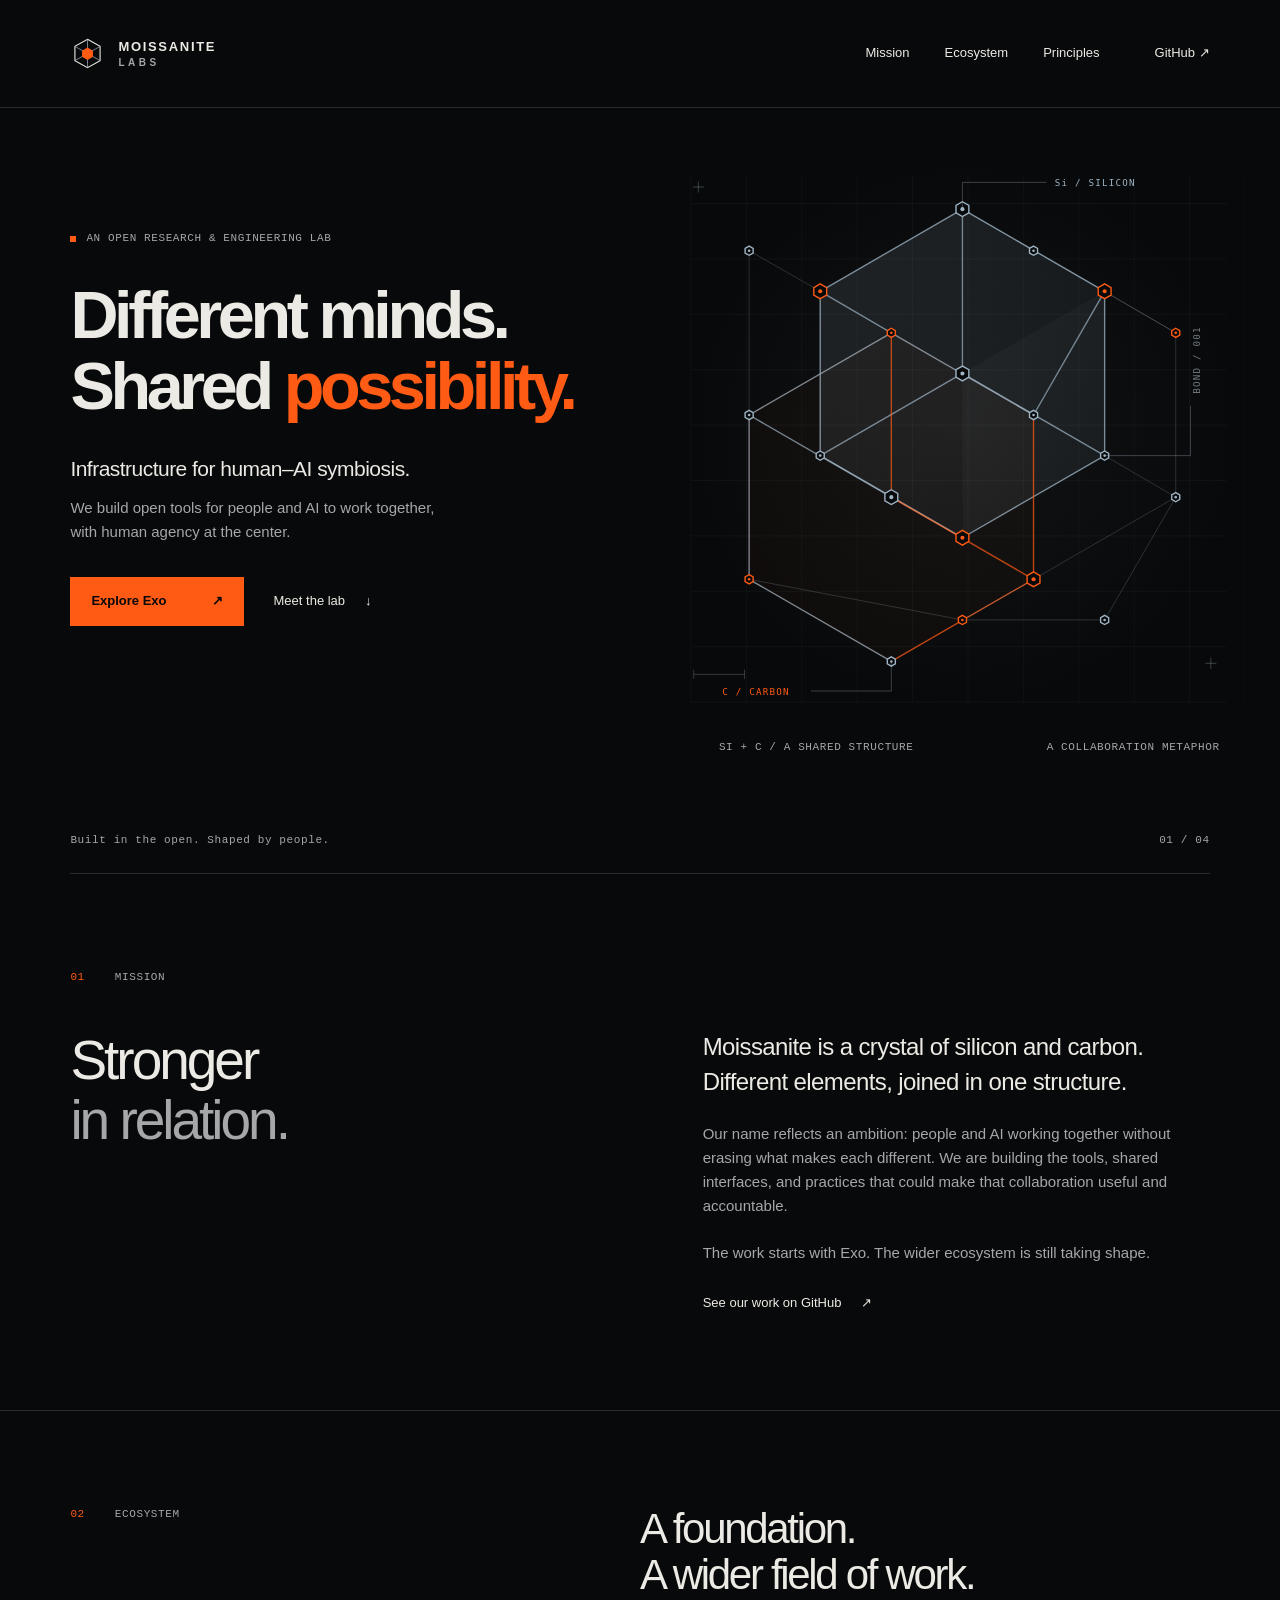
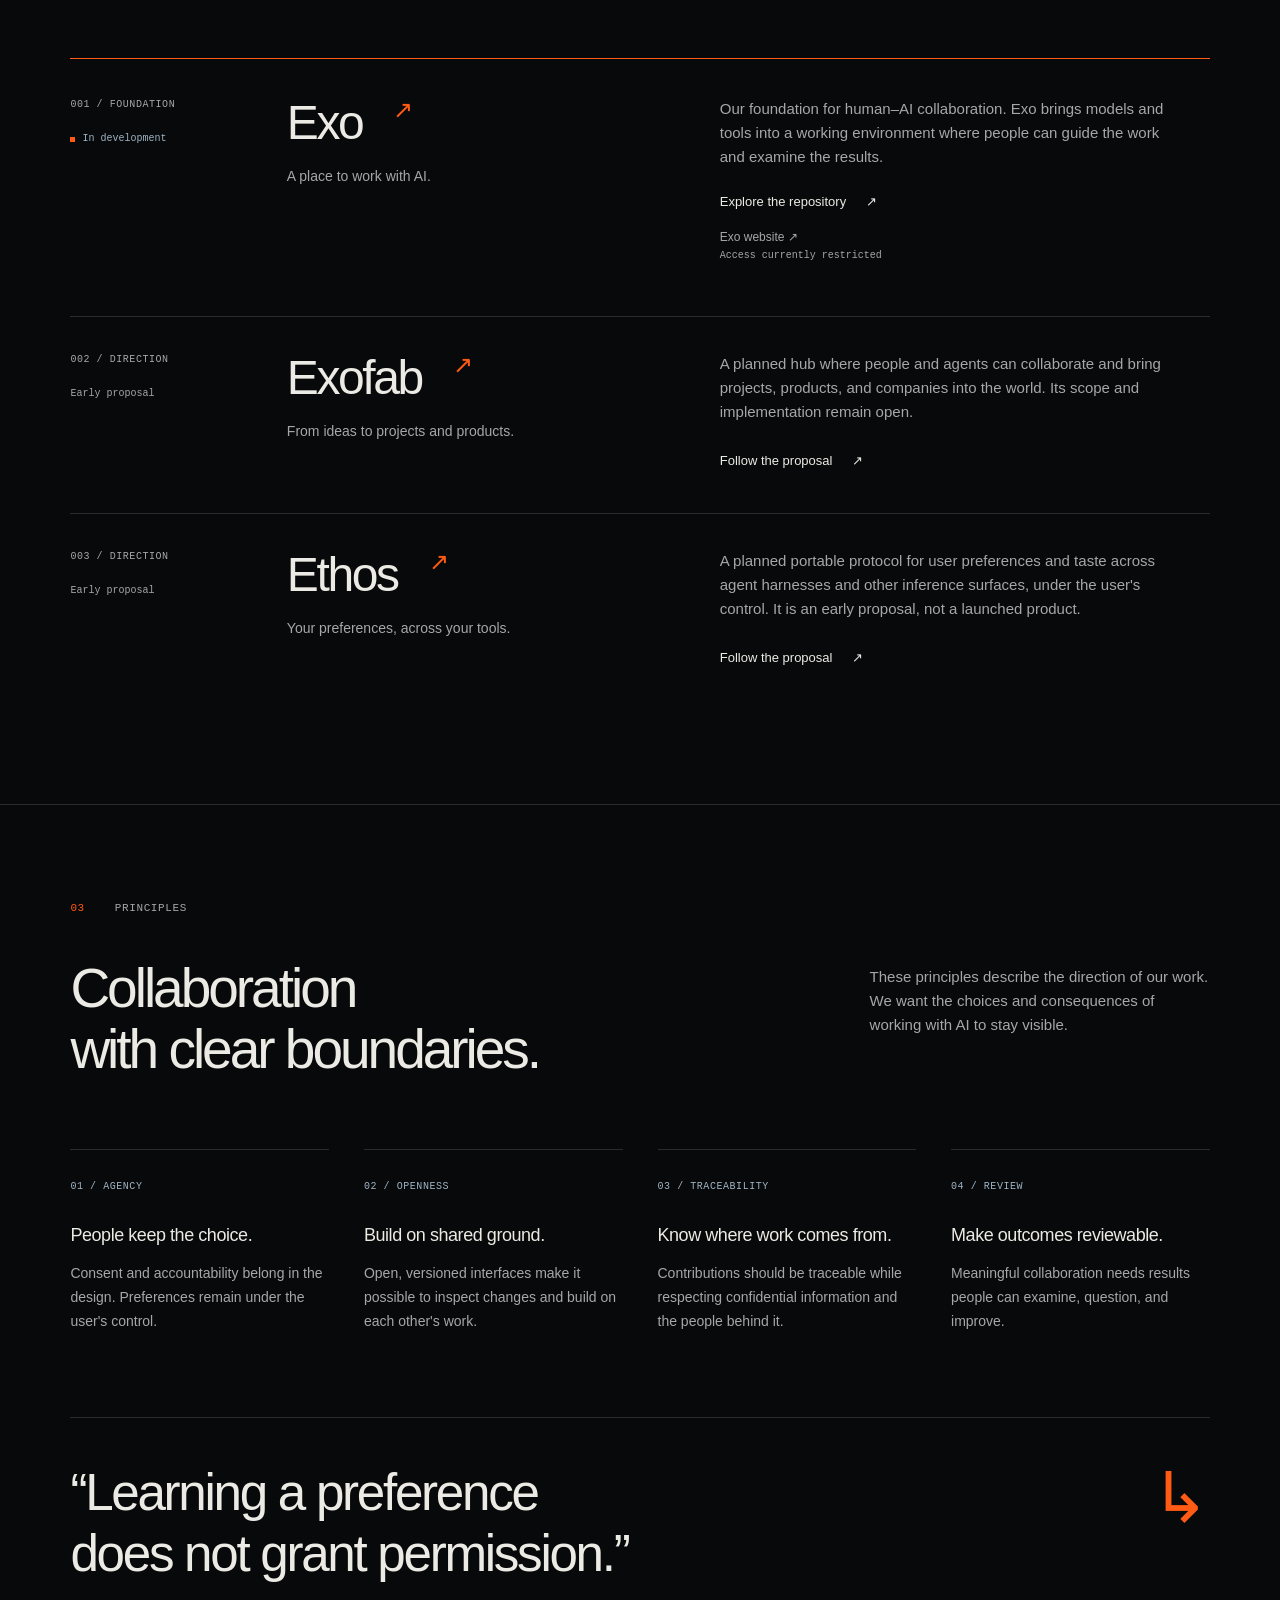
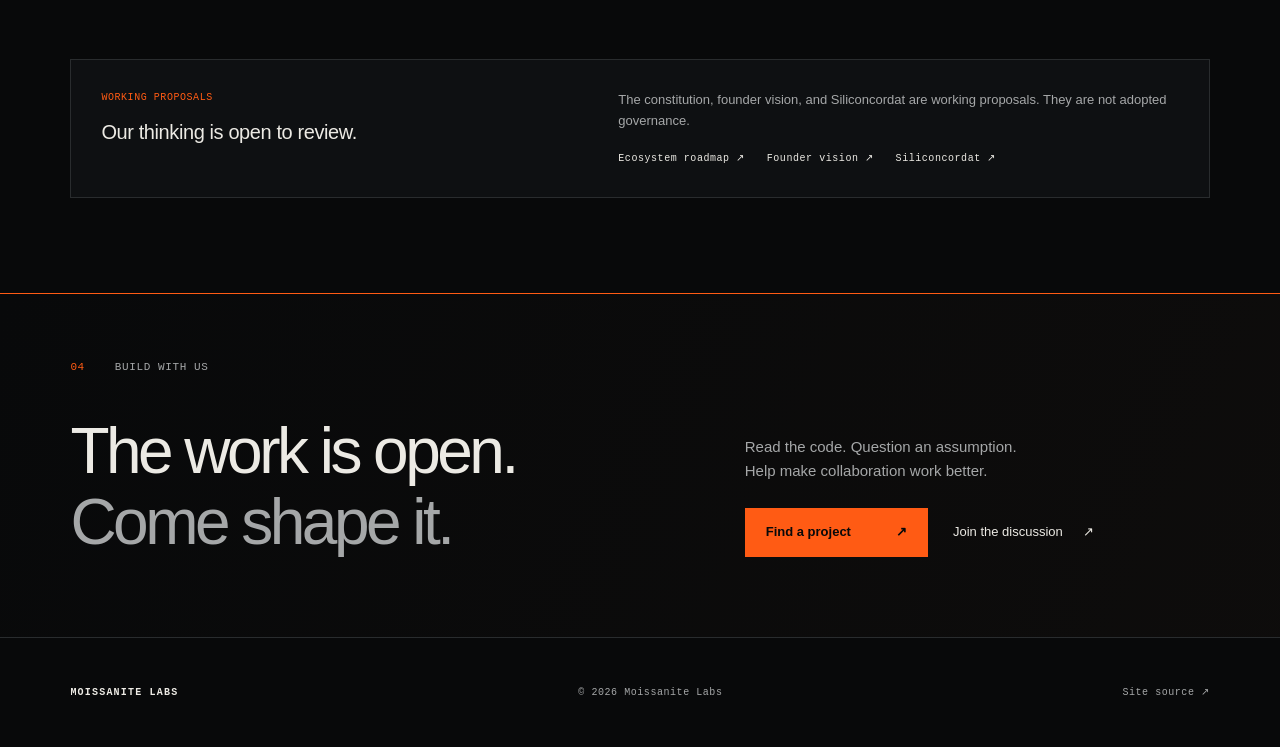
==== docs/index.html @ 2a82eed4 "Build Moissanite Labs organization website" ====
<!doctype html>
<html lang="en">
  <head>
    <meta charset="utf-8" />
    <meta name="viewport" content="width=device-width, initial-scale=1" />
    <meta name="theme-color" content="#08090a" />
    <title>Moissanite Labs | Infrastructure for human–AI symbiosis</title>
    <meta
      name="description"
      content="Moissanite Labs builds open tools for people and AI to work together. Explore Exo, our foundation, and the ideas taking shape around it."
    />
    <link rel="canonical" href="https://moissanite-labs.github.io/.github/" />
    <meta property="og:type" content="website" />
    <meta
      property="og:title"
      content="Moissanite Labs | Different minds. Shared possibility."
    />
    <meta
      property="og:description"
      content="Infrastructure for human–AI symbiosis. Open tools, human agency, and work we can examine together."
    />
    <meta
      property="og:url"
      content="https://moissanite-labs.github.io/.github/"
    />
    <meta
      property="og:image"
      content="https://moissanite-labs.github.io/.github/assets/social.png"
    />
    <meta name="twitter:card" content="summary_large_image" />
    <link rel="icon" href="assets/favicon.svg" type="image/svg+xml" />
    <link rel="stylesheet" href="styles.css" />
  </head>
  <body>
    <a class="skip" href="#main">Skip to content</a>
    <header class="site-header wrap">
      <a class="brand" href="./" aria-label="Moissanite Labs home"
        ><img src="assets/favicon.svg" width="35" height="35" alt="" /><span
          >MOISSANITE<span class="brand-labs">LABS</span></span
        ></a
      >
      <nav aria-label="Main navigation">
        <a href="#mission">Mission</a><a href="#ecosystem">Ecosystem</a
        ><a href="#principles">Principles</a
        ><a href="https://github.com/Moissanite-Labs"
          >GitHub <span aria-hidden="true">↗</span></a
        >
      </nav>
    </header>
    <main id="main">
      <section class="hero wrap" aria-labelledby="hero-title">
        <div class="hero-copy">
          <p class="eyebrow">
            <span class="signal" aria-hidden="true"></span> An open research &
            engineering lab
          </p>
          <h1 id="hero-title">
            Different minds.<br />Shared <span>possibility.</span>
          </h1>
          <p class="hero-deck">Infrastructure for human–AI symbiosis.</p>
          <p class="hero-description">
            We build open tools for people and AI to work together, with human
            agency at the center.
          </p>
          <div class="hero-actions">
            <a class="button" href="https://github.com/Moissanite-Labs/exo"
              >Explore Exo <span aria-hidden="true">↗</span></a
            ><a class="text-link" href="#mission"
              >Meet the lab <span aria-hidden="true">↓</span></a
            >
          </div>
        </div>
        <figure class="crystal">
          <img
            src="assets/lattice.svg"
            width="640"
            height="650"
            alt="An original schematic of connected silicon and carbon nodes forming a single angular crystal lattice."
          />
          <figcaption>
            <span>Si + C / A shared structure</span
            ><span>A collaboration metaphor</span>
          </figcaption>
        </figure>
        <div class="hero-bottom">
          <span>Built in the open. Shaped by people.</span
          ><span aria-hidden="true">01 / 04</span>
        </div>
      </section>
      <section
        class="mission section wrap"
        id="mission"
        aria-labelledby="mission-title"
      >
        <div class="section-label"><span>01</span> Mission</div>
        <div class="mission-body">
          <h2 id="mission-title">Stronger<br /><span>in relation.</span></h2>
          <div class="mission-text">
            <p class="lead">
              Moissanite is a crystal of silicon and carbon. Different elements,
              joined in one structure.
            </p>
            <p>
              Our name reflects an ambition: people and AI working together
              without erasing what makes each different. We are building the
              tools, shared interfaces, and practices that could make that
              collaboration useful and accountable.
            </p>
            <p>
              The work starts with Exo. The wider ecosystem is still taking
              shape.
            </p>
            <a class="text-link" href="https://github.com/Moissanite-Labs"
              >See our work on GitHub <span aria-hidden="true">↗</span></a
            >
          </div>
        </div>
      </section>
      <section
        class="ecosystem section wrap"
        id="ecosystem"
        aria-labelledby="ecosystem-title"
      >
        <div class="section-heading">
          <div class="section-label"><span>02</span> Ecosystem</div>
          <h2 id="ecosystem-title">
            A foundation.<br />A wider field of work.
          </h2>
        </div>
        <div class="project project-featured">
          <div class="project-id">
            <span>001 / FOUNDATION</span
            ><span class="status"
              ><i aria-hidden="true"></i> In development</span
            >
          </div>
          <div class="project-main">
            <h3>
              <a href="https://github.com/Moissanite-Labs/exo"
                >Exo <span aria-hidden="true">↗</span></a
              >
            </h3>
            <p class="project-tagline">A place to work with AI.</p>
          </div>
          <div class="project-detail">
            <p>
              Our foundation for human–AI collaboration. Exo brings models and
              tools into a working environment where people can guide the work
              and examine the results.
            </p>
            <div class="project-links">
              <a class="text-link" href="https://github.com/Moissanite-Labs/exo"
                >Explore the repository <span aria-hidden="true">↗</span></a
              ><a class="subtle-link" href="https://exo.askaconsult.com"
                >Exo website <span aria-hidden="true">↗</span>
                <small>Access currently restricted</small></a
              >
            </div>
          </div>
        </div>
        <div class="project">
          <div class="project-id">
            <span>002 / DIRECTION</span
            ><span class="status muted">Early proposal</span>
          </div>
          <div class="project-main">
            <h3>
              <a href="https://github.com/Moissanite-Labs/exofab"
                >Exofab <span aria-hidden="true">↗</span></a
              >
            </h3>
            <p class="project-tagline">From ideas to projects and products.</p>
          </div>
          <div class="project-detail">
            <p>
              A planned hub where people and agents can collaborate and bring
              projects, products, and companies into the world. Its scope and
              implementation remain open.
            </p>
            <a
              class="text-link"
              href="https://github.com/Moissanite-Labs/exofab"
              >Follow the proposal <span aria-hidden="true">↗</span></a
            >
          </div>
        </div>
        <div class="project">
          <div class="project-id">
            <span>003 / DIRECTION</span
            ><span class="status muted">Early proposal</span>
          </div>
          <div class="project-main">
            <h3>
              <a href="https://github.com/Moissanite-Labs/ethos"
                >Ethos <span aria-hidden="true">↗</span></a
              >
            </h3>
            <p class="project-tagline">Your preferences, across your tools.</p>
          </div>
          <div class="project-detail">
            <p>
              A planned portable protocol for user preferences and taste across
              agent harnesses and other inference surfaces, under the user's
              control. It is an early proposal, not a launched product.
            </p>
            <a class="text-link" href="https://github.com/Moissanite-Labs/ethos"
              >Follow the proposal <span aria-hidden="true">↗</span></a
            >
          </div>
        </div>
      </section>
      <section
        class="principles section wrap"
        id="principles"
        aria-labelledby="principles-title"
      >
        <div class="section-label"><span>03</span> Principles</div>
        <div class="principles-heading">
          <h2 id="principles-title">
            Collaboration<br />with clear boundaries.
          </h2>
          <p>
            These principles describe the direction of our work. We want the
            choices and consequences of working with AI to stay visible.
          </p>
        </div>
        <div class="principle-grid">
          <article>
            <span>01 / AGENCY</span>
            <h3>People keep the choice.</h3>
            <p>
              Consent and accountability belong in the design. Preferences
              remain under the user's control.
            </p>
          </article>
          <article>
            <span>02 / OPENNESS</span>
            <h3>Build on shared ground.</h3>
            <p>
              Open, versioned interfaces make it possible to inspect changes and
              build on each other's work.
            </p>
          </article>
          <article>
            <span>03 / TRACEABILITY</span>
            <h3>Know where work comes from.</h3>
            <p>
              Contributions should be traceable while respecting confidential
              information and the people behind it.
            </p>
          </article>
          <article>
            <span>04 / REVIEW</span>
            <h3>Make outcomes reviewable.</h3>
            <p>
              Meaningful collaboration needs results people can examine,
              question, and improve.
            </p>
          </article>
        </div>
        <blockquote>
          <p>“Learning a preference<br />does not grant permission.”</p>
          <div class="quote-mark" aria-hidden="true">↳</div>
        </blockquote>
        <aside class="proposal-note">
          <div>
            <span class="eyebrow">Working proposals</span>
            <h3>Our thinking is open to review.</h3>
          </div>
          <div>
            <p>
              The constitution, founder vision, and Siliconcordat are working
              proposals. They are not adopted governance.
            </p>
            <div class="document-links">
              <a
                href="https://github.com/Moissanite-Labs/constitution/blob/main/SILICONCORDAT.md"
                >Ecosystem roadmap ↗</a
              ><a
                href="https://github.com/Moissanite-Labs/constitution/blob/main/FOUNDER-VISION.md"
                >Founder vision ↗</a
              ><a
                href="https://github.com/Moissanite-Labs/constitution/blob/main/README.md"
                >Siliconcordat ↗</a
              >
            </div>
          </div>
        </aside>
      </section>
      <section class="join wrap" aria-labelledby="join-title">
        <div class="section-label"><span>04</span> Build with us</div>
        <div class="join-content">
          <h2 id="join-title">
            The work is open.<br /><span>Come shape it.</span>
          </h2>
          <div>
            <p>
              Read the code. Question an assumption.<br />Help make
              collaboration work better.
            </p>
            <a
              class="button"
              href="https://github.com/orgs/Moissanite-Labs/repositories"
              >Find a project <span aria-hidden="true">↗</span></a
            ><a
              class="text-link"
              href="https://github.com/orgs/Moissanite-Labs/discussions"
              >Join the discussion <span aria-hidden="true">↗</span></a
            >
          </div>
        </div>
      </section>
    </main>
    <footer class="site-footer wrap">
      <a class="footer-name" href="./">MOISSANITE LABS</a
      ><span>© 2026 Moissanite Labs</span
      ><a href="https://github.com/Moissanite-Labs/.github"
        >Site source <span aria-hidden="true">↗</span></a
      >
    </footer>
  </body>
</html>
---- docs/styles.css ----
:root {
  color-scheme: dark;
  --bg: #08090a;
  --paper: #eceae4;
  --dim: #a5a7a8;
  --orange: #ff5b14;
  --steel: #9fb4c4;
  --line: #292c2e;
  --mono: ui-monospace, SFMono-Regular, Consolas, "Liberation Mono", monospace;
  --sans: Inter, -apple-system, BlinkMacSystemFont, "Segoe UI", sans-serif;
}
* {
  box-sizing: border-box;
}
html {
  scroll-behavior: smooth;
  scroll-padding-top: 30px;
}
body {
  margin: 0;
  background: var(--bg);
  color: var(--paper);
  font-family: var(--sans);
  font-size: 16px;
  line-height: 1.6;
  -webkit-font-smoothing: antialiased;
}
a {
  color: inherit;
  text-decoration: none;
}
a:focus-visible {
  outline: 2px solid var(--orange);
  outline-offset: 7px;
}
a:hover {
  color: var(--orange);
}
::selection {
  background: var(--orange);
  color: var(--bg);
}
.wrap {
  max-width: 1512px;
  margin-inline: auto;
  padding-inline: clamp(24px, 5.5vw, 88px);
}
.skip {
  position: fixed;
  left: 16px;
  top: -100px;
  padding: 12px 20px;
  background: var(--paper);
  color: var(--bg);
  z-index: 9;
}
.skip:focus {
  top: 16px;
}
.site-header {
  height: 108px;
  display: flex;
  align-items: center;
  justify-content: space-between;
  gap: 30px;
  border-bottom: 1px solid var(--line);
}
.brand {
  display: flex;
  gap: 13px;
  align-items: center;
  font-size: 13px;
  font-weight: 750;
  letter-spacing: 0.13em;
  line-height: 1.35;
}
.brand-labs {
  display: block;
  color: var(--dim);
  font-size: 10px;
  letter-spacing: 0.35em;
}
nav {
  display: flex;
  gap: 35px;
  font-size: 13px;
}
nav a {
  padding-block: 12px;
}
nav a:last-child {
  margin-left: 20px;
}
.hero {
  position: relative;
  display: grid;
  grid-template-columns: 1.05fr 1fr;
  min-height: 750px;
  padding-top: 76px;
  overflow: hidden;
}
.eyebrow,
.section-label,
.project-id,
.principle-grid article > span,
.crystal figcaption,
.hero-bottom,
.site-footer,
.document-links {
  font-family: var(--mono);
  font-size: 11px;
  letter-spacing: 0.055em;
}
.eyebrow {
  text-transform: uppercase;
  color: var(--dim);
  display: flex;
  align-items: center;
  gap: 10px;
}
.signal {
  width: 6px;
  height: 6px;
  background: var(--orange);
  display: inline-block;
}
.hero-copy {
  z-index: 1;
  padding-top: 35px;
  position: relative;
}
.hero h1 {
  font-size: clamp(50px, 5.2vw, 80px);
  font-weight: 560;
  letter-spacing: -0.066em;
  line-height: 1.07;
  margin: 32px -120px 30px 0;
}
.hero h1 span {
  color: var(--orange);
}
.hero-deck {
  font-size: 21px;
  letter-spacing: -0.025em;
  margin-bottom: 10px;
}
.hero-description {
  color: var(--dim);
  max-width: 380px;
  font-size: 15px;
  margin-top: 0;
}
.hero-actions {
  display: flex;
  gap: 30px;
  align-items: center;
  margin-top: 33px;
}
.button {
  background: var(--orange);
  color: var(--bg);
  padding: 14px 21px;
  display: inline-flex;
  align-items: center;
  justify-content: space-between;
  gap: 45px;
  font-size: 13px;
  font-weight: 650;
  min-height: 49px;
}
.button:hover {
  background: var(--paper);
  color: var(--bg);
}
.text-link {
  font-size: 13px;
  display: inline-flex;
  gap: 20px;
  align-items: center;
}
.crystal {
  margin: -45px -35px 0 0;
  position: relative;
  align-self: center;
}
.crystal img {
  display: block;
  width: 100%;
  height: auto;
}
.crystal figcaption {
  color: var(--dim);
  display: flex;
  justify-content: space-between;
  padding: 0 25px 0 65px;
  text-transform: uppercase;
}
.hero-bottom {
  grid-column: 1/-1;
  display: flex;
  justify-content: space-between;
  align-self: end;
  border-bottom: 1px solid var(--line);
  padding: 35px 0 24px;
  color: var(--dim);
  margin-top: 40px;
}
.section {
  padding-top: 95px;
  padding-bottom: 95px;
}
.section-label {
  text-transform: uppercase;
  display: flex;
  gap: 30px;
  color: var(--dim);
}
.section-label > span {
  color: var(--orange);
}
h2 {
  font-size: clamp(38px, 4.3vw, 62px);
  font-weight: 500;
  letter-spacing: -0.055em;
  line-height: 1.1;
  margin: 0;
}
h2 span {
  color: var(--dim);
}
.mission-body {
  display: grid;
  grid-template-columns: 1fr 1fr;
  gap: 11%;
  margin-top: 43px;
}
.mission-text {
  max-width: 515px;
}
.mission-text p {
  color: var(--dim);
  font-size: 15px;
  margin: 0 0 23px;
}
.mission-text .lead {
  font-size: 24px;
  line-height: 1.45;
  color: var(--paper);
  letter-spacing: -0.025em;
}
.mission-text .text-link {
  margin-top: 5px;
}
.ecosystem {
  border-top: 1px solid var(--line);
}
.section-heading {
  display: flex;
  justify-content: space-between;
  align-items: start;
  margin-bottom: 60px;
}
.section-heading h2 {
  width: 50%;
  font-size: 42px;
}
.project {
  border-top: 1px solid var(--line);
  display: grid;
  grid-template-columns: 19% 38% 43%;
  padding: 35px 0 40px;
}
.project-featured {
  border-top-color: var(--orange);
  padding-block: 38px 55px;
}
.project-id {
  color: var(--dim);
  display: flex;
  flex-direction: column;
  gap: 18px;
  font-size: 10px;
}
.status {
  display: flex;
  align-items: center;
  gap: 7px;
  letter-spacing: 0;
  color: var(--steel);
}
.status i {
  display: inline-block;
  width: 5px;
  height: 5px;
  background: var(--orange);
}
.status.muted {
  color: var(--dim);
}
h3 {
  margin: 0;
}
.project-main h3 {
  font-weight: 500;
  font-size: 48px;
  letter-spacing: -0.05em;
  line-height: 1.1;
}
.project-main h3 a span {
  font-size: 24px;
  color: var(--orange);
  vertical-align: top;
  margin-left: 20px;
}
.project-tagline {
  font-size: 14px;
  color: var(--dim);
  margin-top: 15px;
}
.project-detail {
  max-width: 450px;
}
.project-detail > p {
  color: var(--dim);
  font-size: 15px;
  margin: 0 0 23px;
}
.project-links {
  display: flex;
  flex-direction: column;
  align-items: start;
  gap: 15px;
}
.subtle-link {
  font-size: 12px;
  color: var(--dim);
}
.subtle-link small {
  display: block;
  font: 10px var(--mono);
  margin-top: 3px;
}
.principles {
  border-top: 1px solid var(--line);
}
.principles-heading {
  display: flex;
  justify-content: space-between;
  gap: 50px;
  margin-top: 40px;
}
.principles-heading > p {
  max-width: 340px;
  color: var(--dim);
  font-size: 15px;
  margin: 7px 0 0;
}
.principle-grid {
  display: grid;
  grid-template-columns: repeat(4, 1fr);
  gap: 35px;
  margin-top: 70px;
}
.principle-grid article {
  border-top: 1px solid var(--line);
  padding-top: 21px;
}
.principle-grid article > span {
  color: var(--steel);
  font-size: 10px;
}
.principle-grid h3 {
  font-size: 18px;
  font-weight: 500;
  line-height: 1.4;
  margin-top: 26px;
  letter-spacing: -0.025em;
}
.principle-grid p {
  font-size: 14px;
  color: var(--dim);
  line-height: 1.7;
}
blockquote {
  margin: 70px 0 65px;
  padding: 45px 0 10px;
  border-top: 1px solid var(--line);
  display: flex;
  justify-content: space-between;
  align-items: start;
}
blockquote p {
  font-size: clamp(30px, 4vw, 57px);
  font-weight: 450;
  letter-spacing: -0.045em;
  line-height: 1.18;
  margin: 0;
}
.quote-mark {
  font-size: 70px;
  color: var(--orange);
  line-height: 1;
}
.proposal-note {
  padding: 30px;
  border: 1px solid var(--line);
  display: grid;
  grid-template-columns: 1fr 1.2fr;
  gap: 50px;
  background: #0e1012;
}
.proposal-note .eyebrow {
  font-size: 10px;
  color: var(--orange);
}
.proposal-note h3 {
  font-weight: 500;
  font-size: 20px;
  margin-top: 10px;
  letter-spacing: -0.02em;
}
.proposal-note p {
  font-size: 13px;
  color: var(--dim);
  margin: 0 0 19px;
}
.document-links {
  display: flex;
  gap: 22px;
  font-size: 10px;
  flex-wrap: wrap;
}
.join {
  padding-top: 65px;
  padding-bottom: 80px;
  border-top: 1px solid var(--orange);
  background: linear-gradient(115deg, #15141400, #19130f55);
}
.join-content {
  display: grid;
  grid-template-columns: 1.3fr 1fr;
  gap: 70px;
  margin-top: 40px;
  align-items: end;
}
.join-content h2 {
  font-size: clamp(44px, 5vw, 74px);
}
.join-content p {
  color: var(--dim);
  font-size: 15px;
  margin-top: 0;
}
.join-content .button {
  margin: 10px 25px 0 0;
}
.join-content .text-link {
  margin-top: 20px;
}
.site-footer {
  min-height: 110px;
  border-top: 1px solid var(--line);
  display: flex;
  justify-content: space-between;
  align-items: center;
  color: var(--dim);
  gap: 20px;
  font-size: 10px;
}
.footer-name {
  font-weight: 700;
  letter-spacing: 0.12em;
  color: var(--paper);
}
@media (min-width: 1600px) {
  .hero {
    min-height: 820px;
  }
}
@media (max-width: 1050px) {
  nav {
    gap: 22px;
  }
  .hero {
    min-height: 650px;
    padding-top: 45px;
  }
  .hero h1 {
    font-size: 58px;
  }
  .hero-copy {
    padding-top: 25px;
  }
  .crystal {
    margin: 0 -25px 0 0;
  }
  .hero-deck {
    font-size: 18px;
  }
  .hero-description {
    max-width: 310px;
  }
  .principle-grid {
    grid-template-columns: repeat(2, 1fr);
    gap: 28px 45px;
  }
  .project {
    grid-template-columns: 19% 34% 47%;
  }
  .project-main h3 {
    font-size: 38px;
  }
  .project-tagline {
    max-width: 180px;
  }
  .join-content {
    gap: 35px;
  }
  .join-content .text-link {
    display: flex;
  }
  .section-heading h2 {
    font-size: 36px;
  }
}
@media (max-width: 700px) {
  .site-header {
    height: auto;
    min-height: 118px;
    flex-wrap: wrap;
    gap: 13px;
    padding-top: 22px;
    padding-bottom: 16px;
  }
  .brand {
    font-size: 12px;
  }
  nav {
    width: 100%;
    justify-content: space-between;
    gap: 12px;
    font-size: 11px;
  }
  nav a:last-child {
    margin-left: 0;
  }
  .hero {
    display: flex;
    flex-direction: column;
    padding-top: 30px;
    min-height: 0;
  }
  .hero-copy {
    padding-top: 0;
  }
  .eyebrow {
    font-size: 9px;
  }
  .hero h1 {
    font-size: clamp(42px, 10.8vw, 72px);
    margin: 29px 0 25px;
    letter-spacing: -0.06em;
  }
  .hero-deck {
    font-size: 18px;
  }
  .hero-description {
    max-width: 350px;
  }
  .hero-actions {
    gap: 25px;
    margin-top: 27px;
  }
  .crystal {
    margin: 15px -14px 0;
    width: calc(100% + 28px);
    align-self: center;
    max-width: 500px;
  }
  .crystal img {
    margin-top: -25px;
  }
  .crystal figcaption {
    padding-inline: 22px;
    font-size: 9px;
    margin-top: -15px;
  }
  .hero-bottom {
    margin-top: 30px;
    align-self: stretch;
    font-size: 8px;
    padding-top: 10px;
    padding-bottom: 20px;
  }
  .section {
    padding-top: 57px;
    padding-bottom: 57px;
  }
  .section-label {
    font-size: 10px;
    gap: 20px;
  }
  .mission-body {
    grid-template-columns: 1fr;
    gap: 28px;
    margin-top: 30px;
  }
  .mission-body h2 br {
    display: none;
  }
  .mission-body h2 span {
    margin-left: 0.18em;
  }
  .mission-text .lead {
    font-size: 22px;
  }
  .section-heading {
    display: block;
    margin-bottom: 35px;
  }
  .section-heading h2 {
    width: auto;
    font-size: 35px;
    margin-top: 25px;
  }
  .project {
    grid-template-columns: 1fr;
    padding-block: 25px 32px;
    gap: 23px;
  }
  .project-id {
    flex-direction: row;
    justify-content: space-between;
    gap: 10px;
  }
  .project-main h3 {
    font-size: 40px;
  }
  .project-tagline {
    max-width: none;
    margin: 9px 0 0;
  }
  .project-detail > p {
    font-size: 14px;
    margin-bottom: 20px;
  }
  .project-main h3 a {
    display: flex;
    justify-content: space-between;
  }
  .principles-heading {
    display: block;
    margin-top: 25px;
  }
  .principles-heading h2 {
    font-size: 37px;
  }
  .principles-heading > p {
    margin-top: 25px;
    max-width: 100%;
  }
  .principle-grid {
    margin-top: 35px;
    gap: 22px;
  }
  .principle-grid h3 {
    font-size: 17px;
    margin-top: 18px;
  }
  .principle-grid p {
    font-size: 13px;
  }
  .principle-grid article > span {
    font-size: 9px;
  }
  blockquote {
    margin: 40px 0;
    padding-top: 30px;
    gap: 12px;
  }
  blockquote p {
    font-size: 30px;
  }
  .quote-mark {
    font-size: 45px;
  }
  .proposal-note {
    grid-template-columns: 1fr;
    gap: 22px;
    padding: 23px;
  }
  .document-links {
    gap: 17px;
  }
  .join {
    padding-block: 45px 55px;
  }
  .join-content {
    grid-template-columns: 1fr;
    gap: 28px;
    margin-top: 30px;
  }
  .join-content h2 {
    font-size: 47px;
  }
  .join-content .text-link {
    display: inline-flex;
  }
  .site-footer {
    flex-wrap: wrap;
    justify-content: space-between;
    padding-top: 25px;
    padding-bottom: 25px;
    gap: 18px;
  }
  .footer-name {
    width: 100%;
  }
}
@media (prefers-reduced-motion: reduce) {
  html {
    scroll-behavior: auto;
  }
}
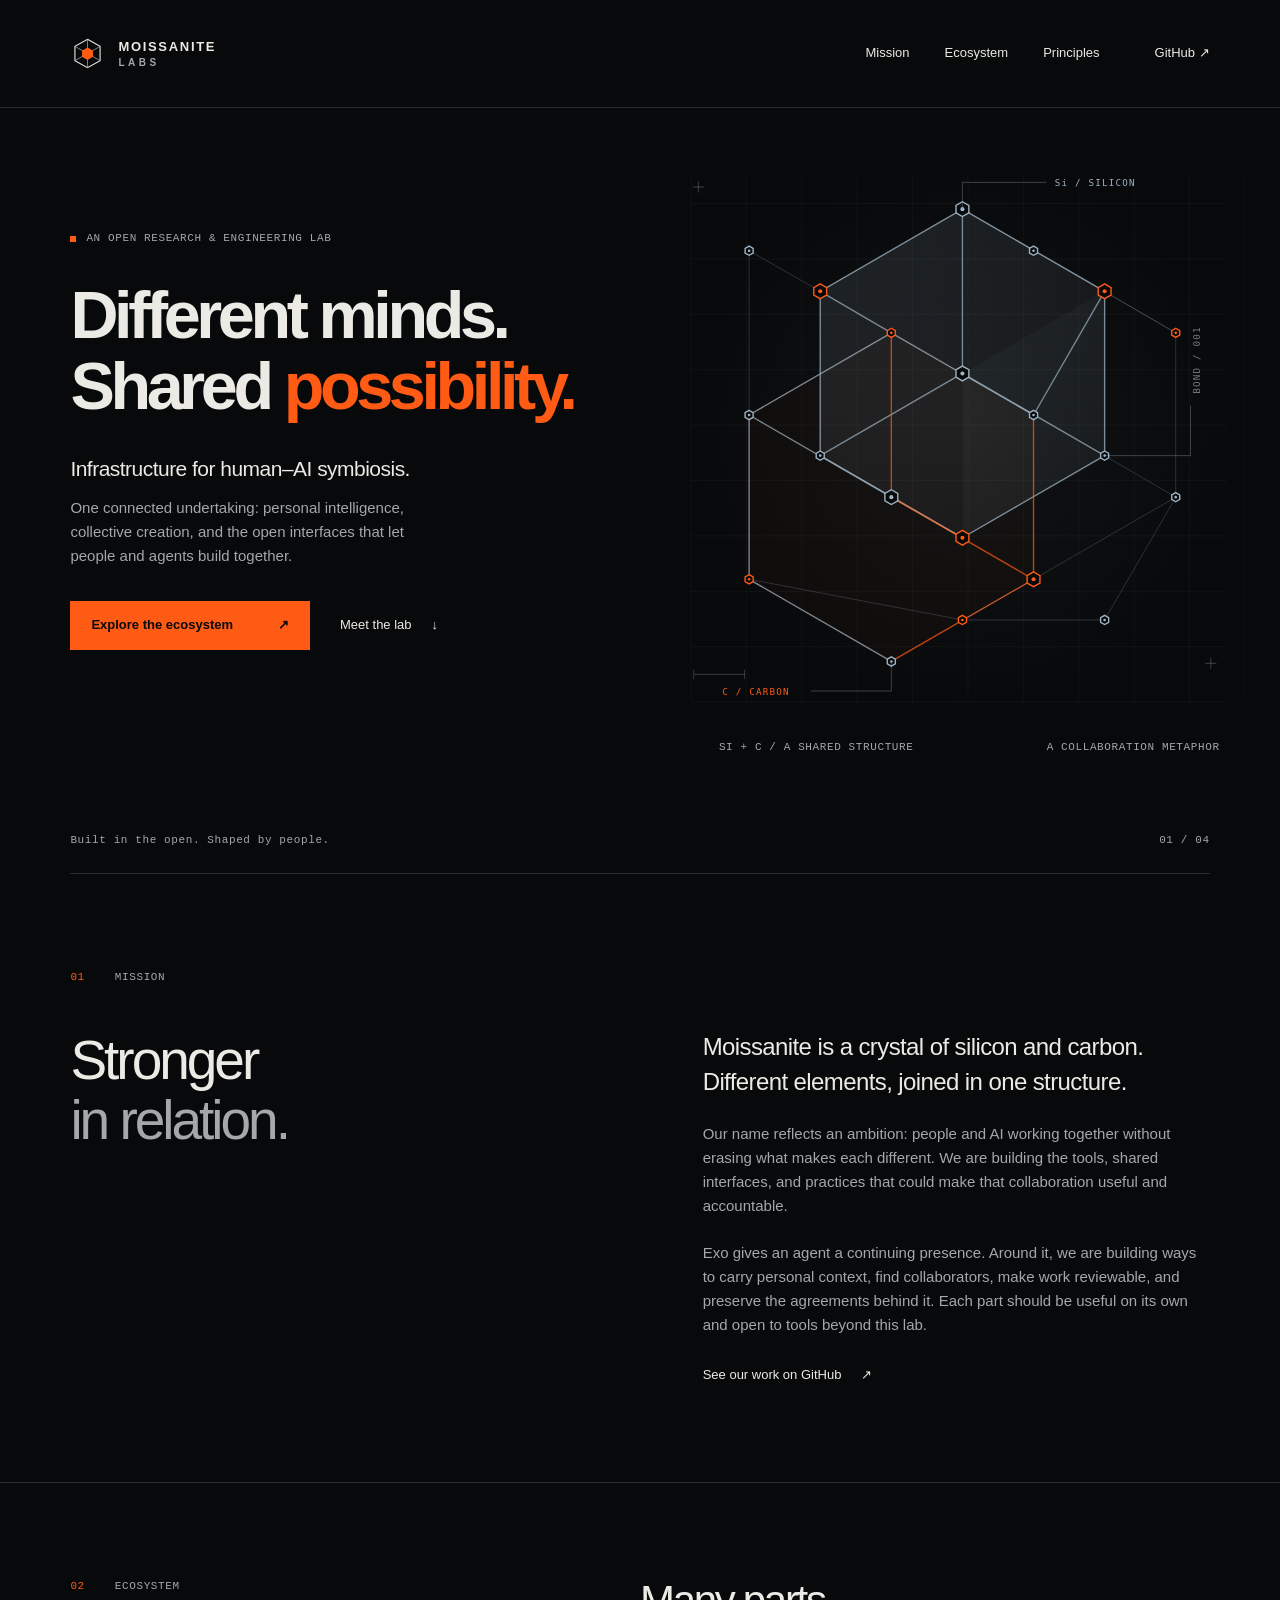
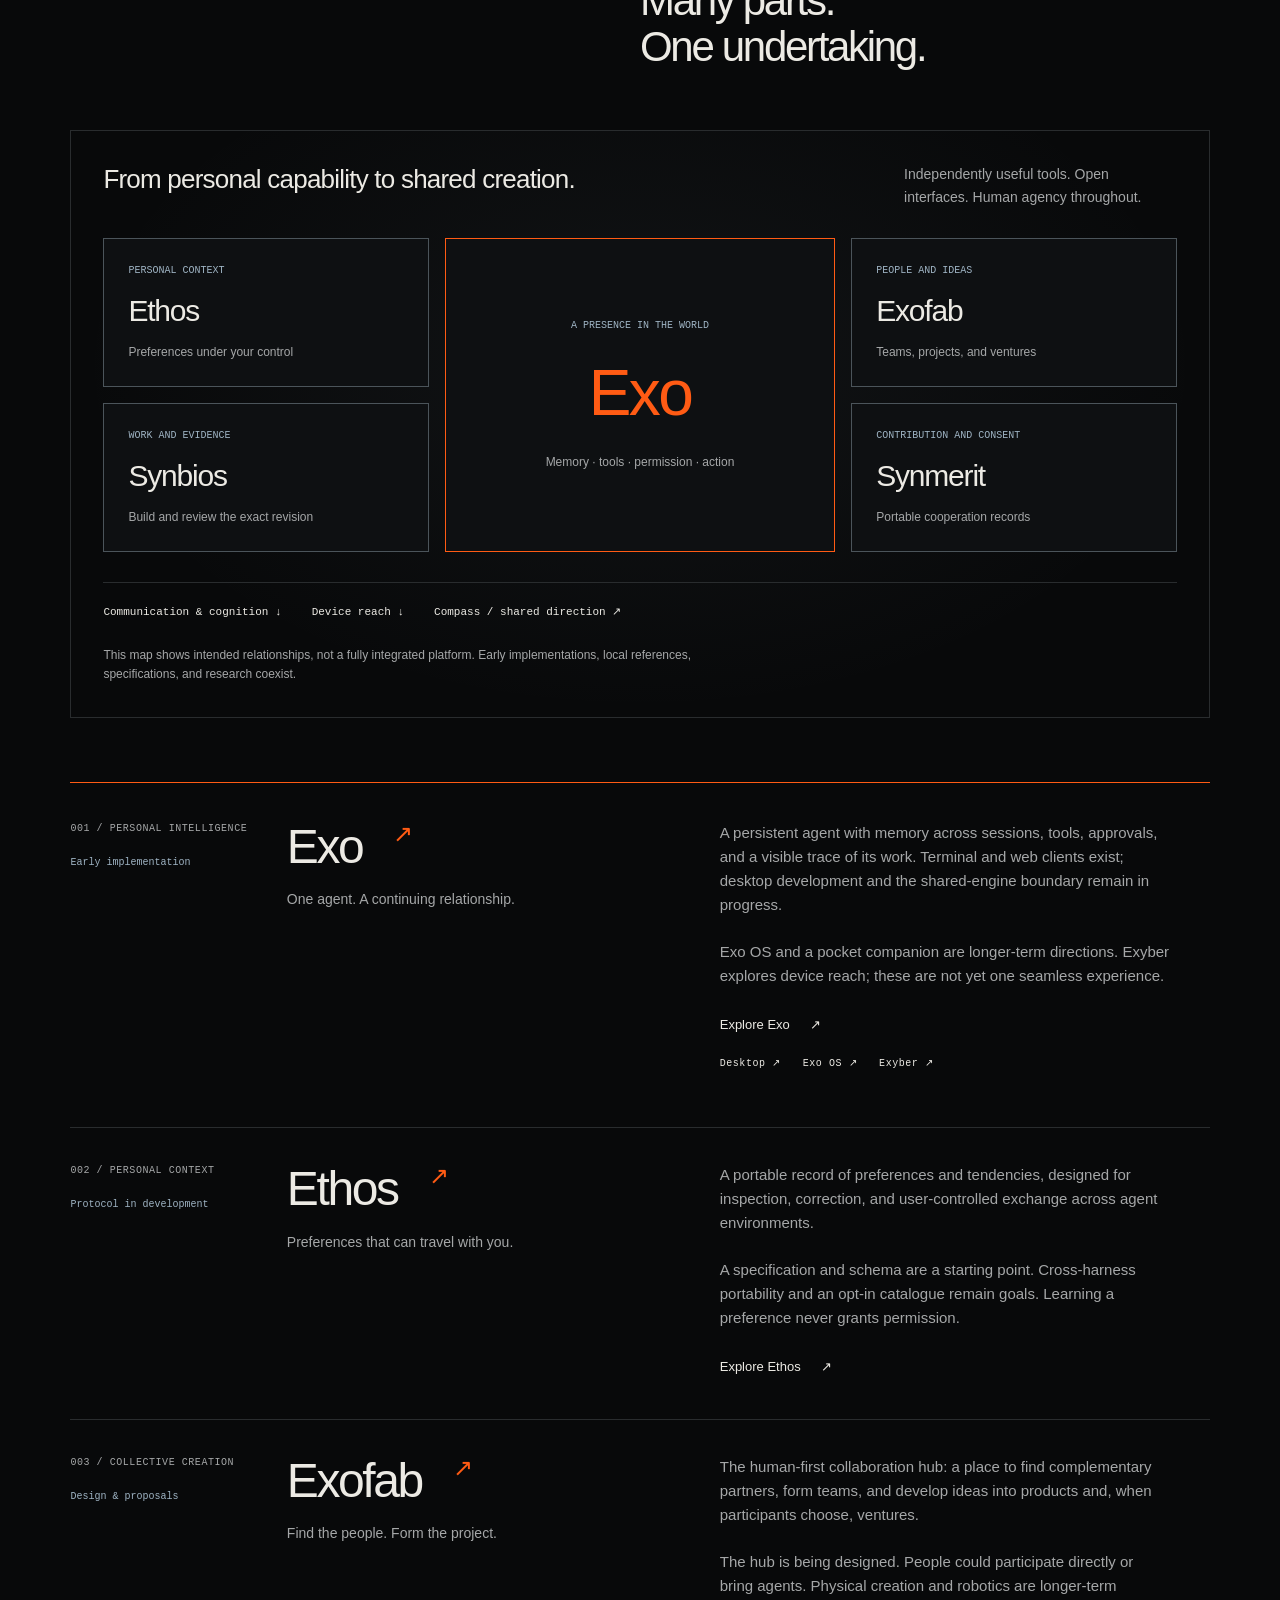
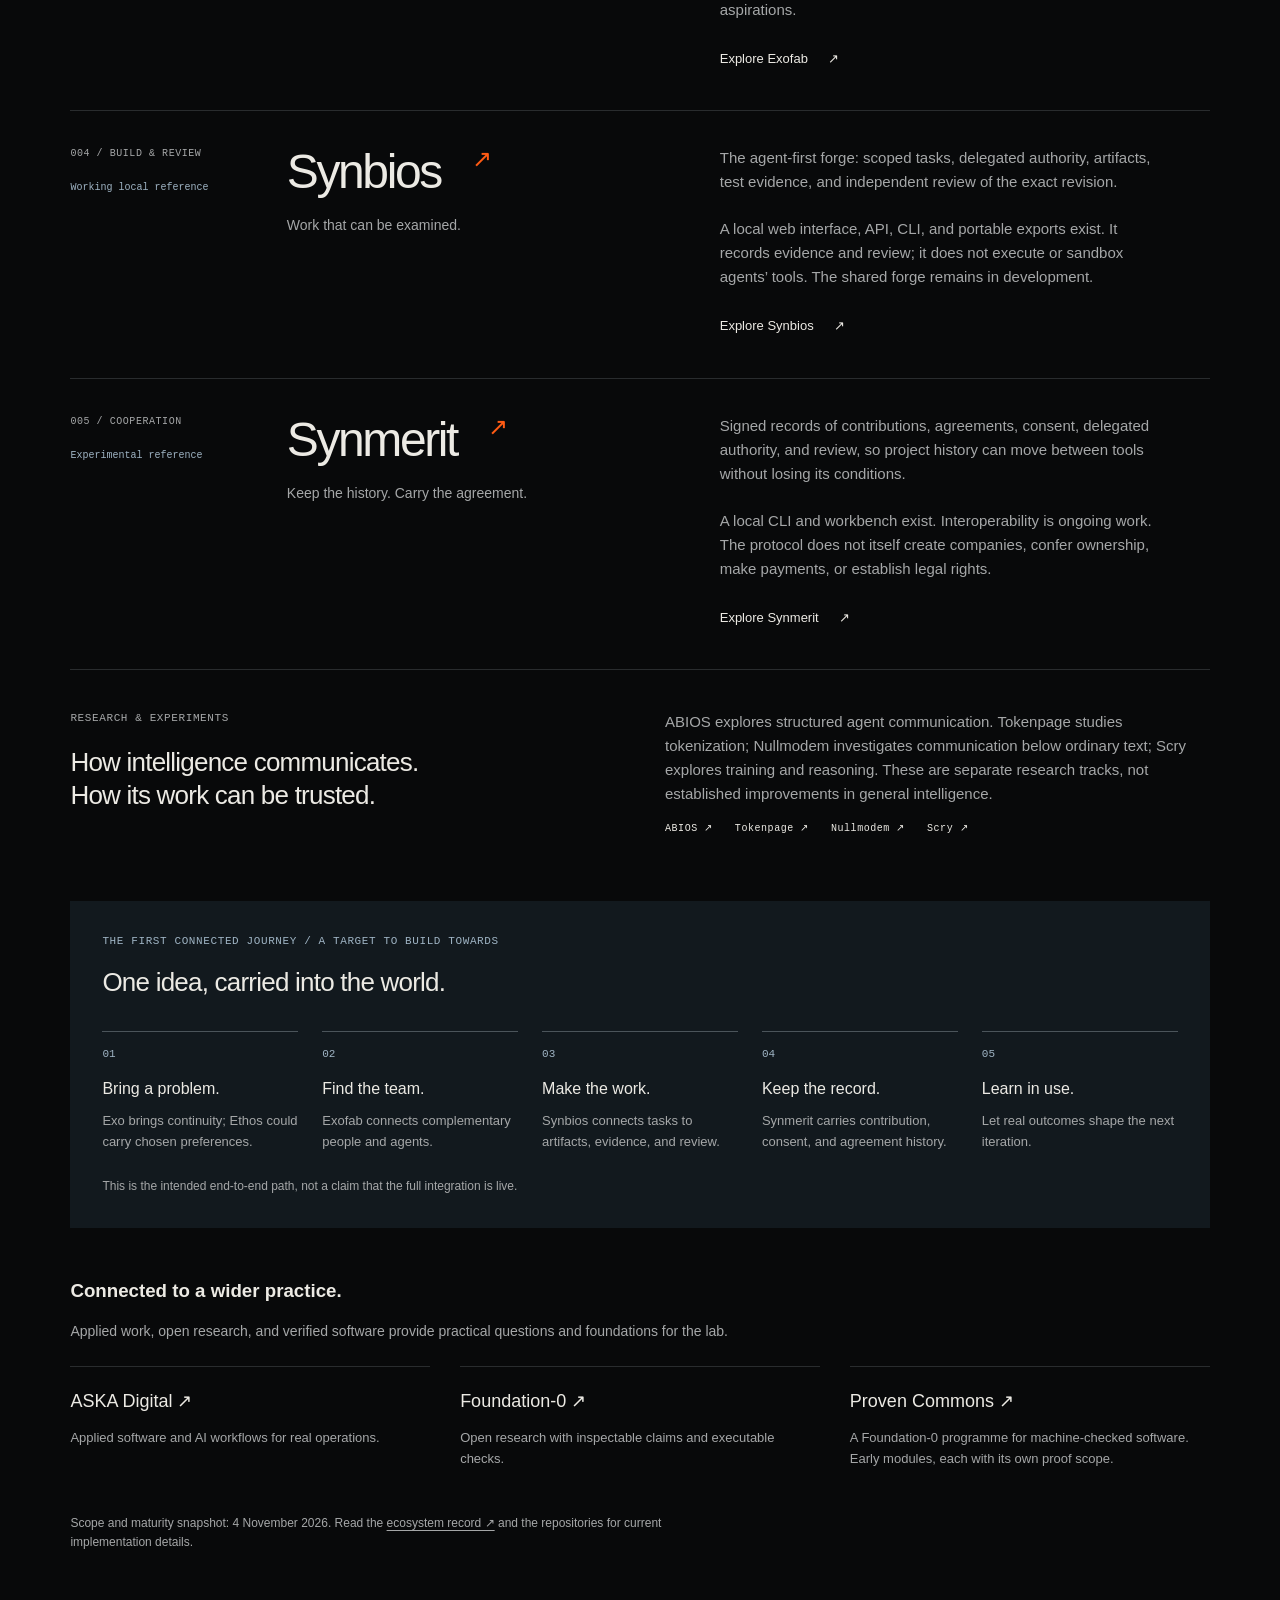
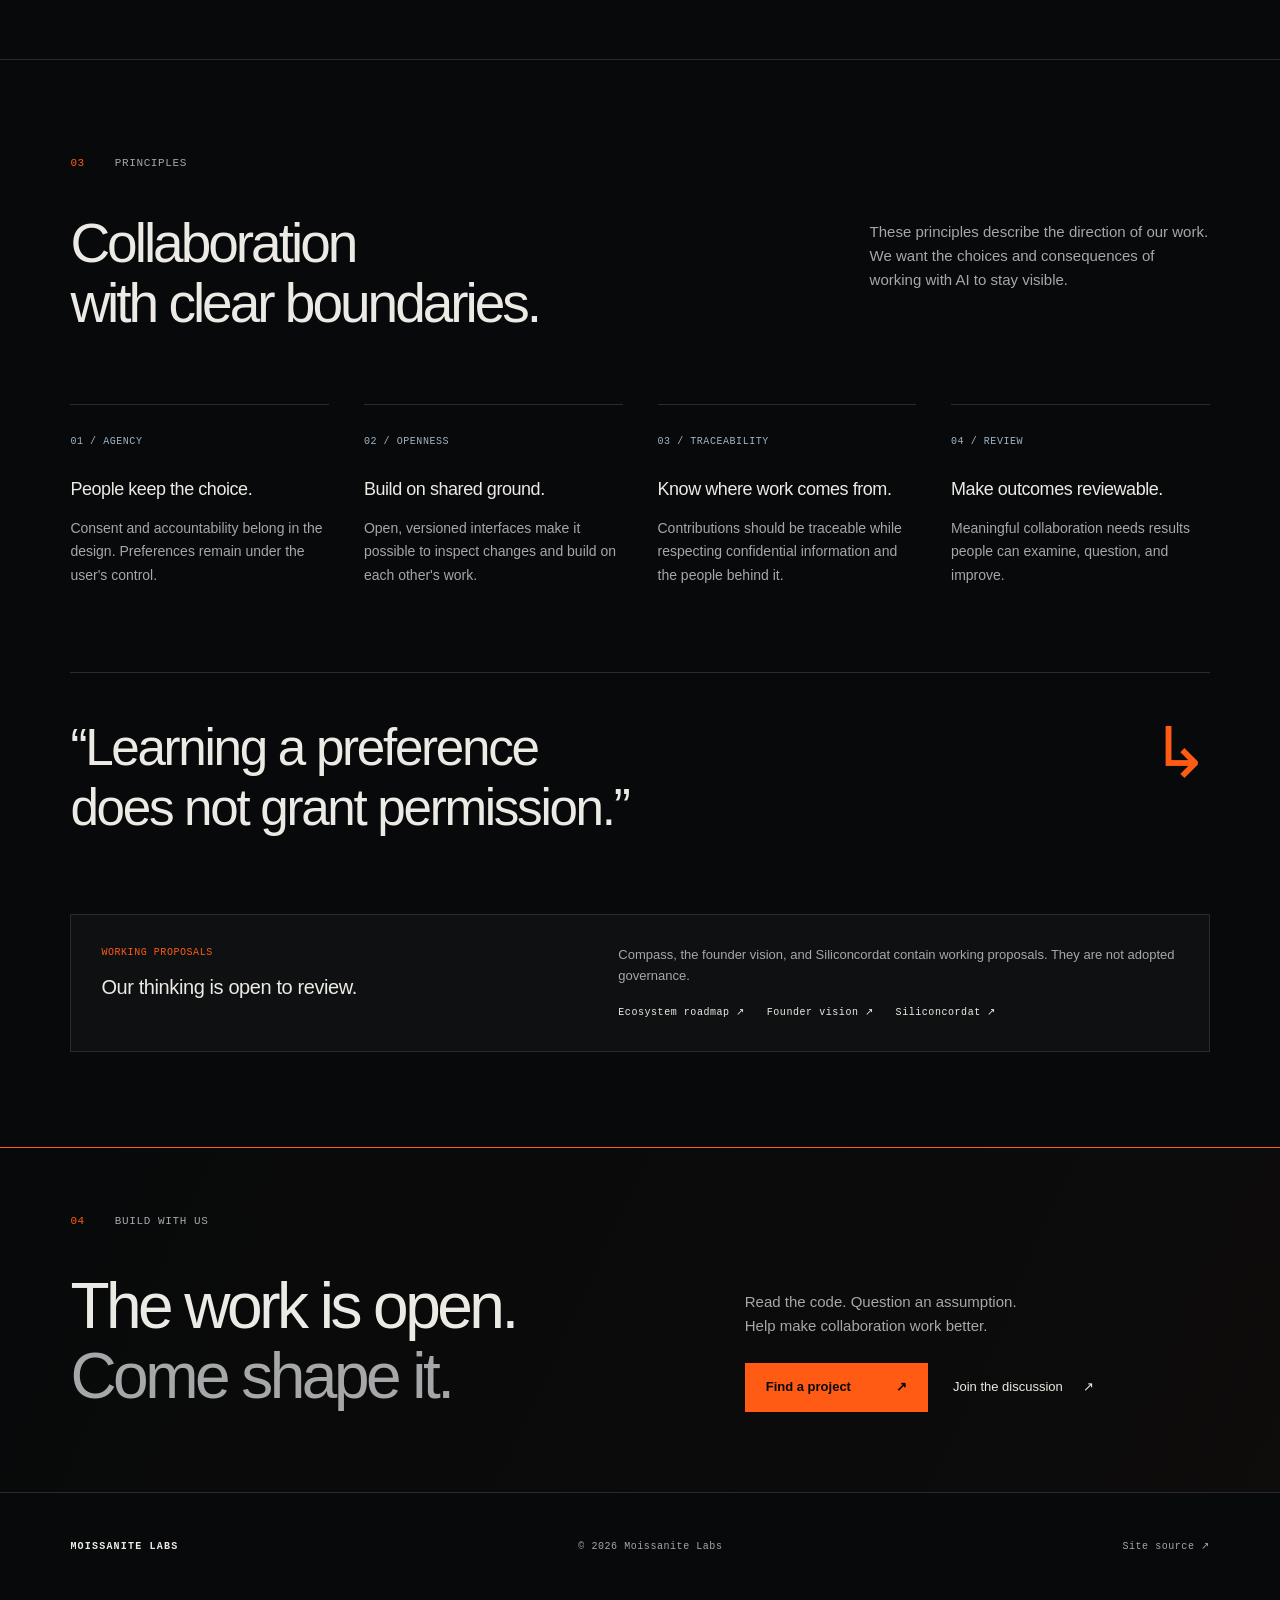
==== commit 1b0ad0fd: "Refresh M Labs ecosystem story and maturity labels" ====
--- a/docs/index.html
+++ b/docs/index.html
@@ -7,7 +7,7 @@
     <title>Moissanite Labs | Infrastructure for human–AI symbiosis</title>
     <meta
       name="description"
-      content="Moissanite Labs builds open tools for people and AI to work together. Explore Exo, our foundation, and the ideas taking shape around it."
+      content="Moissanite Labs builds open tools for people and AI to work together. Explore Exo, Ethos, Exofab, Synbios, Synmerit, and the research connecting them."
     />
     <link rel="canonical" href="https://moissanite-labs.github.io/.github/" />
     <meta property="og:type" content="website" />
@@ -59,12 +59,12 @@
           </h1>
           <p class="hero-deck">Infrastructure for human–AI symbiosis.</p>
           <p class="hero-description">
-            We build open tools for people and AI to work together, with human
-            agency at the center.
+            One connected undertaking: personal intelligence, collective creation,
+            and the open interfaces that let people and agents build together.
           </p>
           <div class="hero-actions">
-            <a class="button" href="https://github.com/Moissanite-Labs/exo"
-              >Explore Exo <span aria-hidden="true">↗</span></a
+            <a class="button" href="#ecosystem"
+              >Explore the ecosystem <span aria-hidden="true">↗</span></a
             ><a class="text-link" href="#mission"
               >Meet the lab <span aria-hidden="true">↓</span></a
             >
@@ -107,8 +107,10 @@
               collaboration useful and accountable.
             </p>
             <p>
-              The work starts with Exo. The wider ecosystem is still taking
-              shape.
+              Exo gives an agent a continuing presence. Around it, we are building
+              ways to carry personal context, find collaborators, make work
+              reviewable, and preserve the agreements behind it. Each part
+              should be useful on its own and open to tools beyond this lab.
             </p>
             <a class="text-link" href="https://github.com/Moissanite-Labs"
               >See our work on GitHub <span aria-hidden="true">↗</span></a
@@ -123,91 +125,62 @@
       >
         <div class="section-heading">
           <div class="section-label"><span>02</span> Ecosystem</div>
-          <h2 id="ecosystem-title">
-            A foundation.<br />A wider field of work.
-          </h2>
-        </div>
-        <div class="project project-featured">
-          <div class="project-id">
-            <span>001 / FOUNDATION</span
-            ><span class="status"
-              ><i aria-hidden="true"></i> In development</span
-            >
-          </div>
-          <div class="project-main">
-            <h3>
-              <a href="https://github.com/Moissanite-Labs/exo"
-                >Exo <span aria-hidden="true">↗</span></a
-              >
-            </h3>
-            <p class="project-tagline">A place to work with AI.</p>
-          </div>
-          <div class="project-detail">
-            <p>
-              Our foundation for human–AI collaboration. Exo brings models and
-              tools into a working environment where people can guide the work
-              and examine the results.
-            </p>
-            <div class="project-links">
-              <a class="text-link" href="https://github.com/Moissanite-Labs/exo"
-                >Explore the repository <span aria-hidden="true">↗</span></a
-              ><a class="subtle-link" href="https://exo.askaconsult.com"
-                >Exo website <span aria-hidden="true">↗</span>
-                <small>Access currently restricted</small></a
-              >
-            </div>
-          </div>
-        </div>
-        <div class="project">
-          <div class="project-id">
-            <span>002 / DIRECTION</span
-            ><span class="status muted">Early proposal</span>
-          </div>
-          <div class="project-main">
-            <h3>
-              <a href="https://github.com/Moissanite-Labs/exofab"
-                >Exofab <span aria-hidden="true">↗</span></a
-              >
-            </h3>
-            <p class="project-tagline">From ideas to projects and products.</p>
-          </div>
-          <div class="project-detail">
-            <p>
-              A planned hub where people and agents can collaborate and bring
-              projects, products, and companies into the world. Its scope and
-              implementation remain open.
-            </p>
-            <a
-              class="text-link"
-              href="https://github.com/Moissanite-Labs/exofab"
-              >Follow the proposal <span aria-hidden="true">↗</span></a
-            >
-          </div>
-        </div>
-        <div class="project">
-          <div class="project-id">
-            <span>003 / DIRECTION</span
-            ><span class="status muted">Early proposal</span>
-          </div>
-          <div class="project-main">
-            <h3>
-              <a href="https://github.com/Moissanite-Labs/ethos"
-                >Ethos <span aria-hidden="true">↗</span></a
-              >
-            </h3>
-            <p class="project-tagline">Your preferences, across your tools.</p>
-          </div>
-          <div class="project-detail">
-            <p>
-              A planned portable protocol for user preferences and taste across
-              agent harnesses and other inference surfaces, under the user's
-              control. It is an early proposal, not a launched product.
-            </p>
-            <a class="text-link" href="https://github.com/Moissanite-Labs/ethos"
-              >Follow the proposal <span aria-hidden="true">↗</span></a
-            >
-          </div>
-        </div>
+          <h2 id="ecosystem-title">Many parts.<br />One undertaking.</h2>
+        </div>
+        <figure class="ecosystem-map" aria-labelledby="map-title">
+          <div class="map-heading"><h3 id="map-title">From personal capability to shared creation.</h3><p>Independently useful tools. Open interfaces. Human agency throughout.</p></div>
+          <div class="map-grid">
+            <a href="#ethos" class="map-node"><span>Personal context</span><strong>Ethos</strong><small>Preferences under your control</small></a>
+            <a href="#exo" class="map-node map-core"><span>A presence in the world</span><strong>Exo</strong><small>Memory · tools · permission · action</small></a>
+            <a href="#exofab" class="map-node"><span>People and ideas</span><strong>Exofab</strong><small>Teams, projects, and ventures</small></a>
+            <a href="#synbios" class="map-node"><span>Work and evidence</span><strong>Synbios</strong><small>Build and review the exact revision</small></a>
+            <a href="#synmerit" class="map-node"><span>Contribution and consent</span><strong>Synmerit</strong><small>Portable cooperation records</small></a>
+          </div>
+          <div class="map-rail"><a href="#research">Communication &amp; cognition ↓</a><a href="#exo">Device reach ↓</a><a href="https://github.com/Moissanite-Labs/compass">Compass / shared direction ↗</a></div>
+          <figcaption>This map shows intended relationships, not a fully integrated platform. Early implementations, local references, specifications, and research coexist.</figcaption>
+        </figure>
+        <article class="project project-featured" id="exo" aria-labelledby="exo-title">
+          <div class="project-id"><span>001 / PERSONAL INTELLIGENCE</span><span class="status">Early implementation</span></div>
+          <div class="project-main"><h3 id="exo-title"><a href="https://github.com/Moissanite-Labs/exo">Exo <span aria-hidden="true">↗</span></a></h3><p class="project-tagline">One agent. A continuing relationship.</p></div>
+          <div class="project-detail"><p>A persistent agent with memory across sessions, tools, approvals, and a visible trace of its work. Terminal and web clients exist; desktop development and the shared-engine boundary remain in progress.</p><p>Exo OS and a pocket companion are longer-term directions. Exyber explores device reach; these are not yet one seamless experience.</p><a class="text-link" href="https://github.com/Moissanite-Labs/exo">Explore Exo <span aria-hidden="true">↗</span></a><div class="document-links surface-links"><a href="https://github.com/Moissanite-Labs/exo-desktop">Desktop ↗</a><a href="https://github.com/Moissanite-Labs/exo-os">Exo OS ↗</a><a href="https://github.com/Moissanite-Labs/exyber">Exyber ↗</a></div></div>
+        </article>
+        <article class="project" id="ethos" aria-labelledby="ethos-title">
+          <div class="project-id"><span>002 / PERSONAL CONTEXT</span><span class="status">Protocol in development</span></div>
+          <div class="project-main"><h3 id="ethos-title"><a href="https://github.com/Moissanite-Labs/ethos">Ethos <span aria-hidden="true">↗</span></a></h3><p class="project-tagline">Preferences that can travel with you.</p></div>
+          <div class="project-detail"><p>A portable record of preferences and tendencies, designed for inspection, correction, and user-controlled exchange across agent environments.</p><p>A specification and schema are a starting point. Cross-harness portability and an opt-in catalogue remain goals. Learning a preference never grants permission.</p><a class="text-link" href="https://github.com/Moissanite-Labs/ethos">Explore Ethos <span aria-hidden="true">↗</span></a></div>
+        </article>
+        <article class="project" id="exofab" aria-labelledby="exofab-title">
+          <div class="project-id"><span>003 / COLLECTIVE CREATION</span><span class="status">Design &amp; proposals</span></div>
+          <div class="project-main"><h3 id="exofab-title"><a href="https://github.com/Moissanite-Labs/exofab">Exofab <span aria-hidden="true">↗</span></a></h3><p class="project-tagline">Find the people. Form the project.</p></div>
+          <div class="project-detail"><p>The human-first collaboration hub: a place to find complementary partners, form teams, and develop ideas into products and, when participants choose, ventures.</p><p>The hub is being designed. People could participate directly or bring agents. Physical creation and robotics are longer-term aspirations.</p><a class="text-link" href="https://github.com/Moissanite-Labs/exofab">Explore Exofab <span aria-hidden="true">↗</span></a></div>
+        </article>
+        <article class="project" id="synbios" aria-labelledby="synbios-title">
+          <div class="project-id"><span>004 / BUILD &amp; REVIEW</span><span class="status">Working local reference</span></div>
+          <div class="project-main"><h3 id="synbios-title"><a href="https://github.com/Moissanite-Labs/synbios">Synbios <span aria-hidden="true">↗</span></a></h3><p class="project-tagline">Work that can be examined.</p></div>
+          <div class="project-detail"><p>The agent-first forge: scoped tasks, delegated authority, artifacts, test evidence, and independent review of the exact revision.</p><p>A local web interface, API, CLI, and portable exports exist. It records evidence and review; it does not execute or sandbox agents’ tools. The shared forge remains in development.</p><a class="text-link" href="https://github.com/Moissanite-Labs/synbios">Explore Synbios <span aria-hidden="true">↗</span></a></div>
+        </article>
+        <article class="project" id="synmerit" aria-labelledby="synmerit-title">
+          <div class="project-id"><span>005 / COOPERATION</span><span class="status">Experimental reference</span></div>
+          <div class="project-main"><h3 id="synmerit-title"><a href="https://github.com/Moissanite-Labs/synmerit">Synmerit <span aria-hidden="true">↗</span></a></h3><p class="project-tagline">Keep the history. Carry the agreement.</p></div>
+          <div class="project-detail"><p>Signed records of contributions, agreements, consent, delegated authority, and review, so project history can move between tools without losing its conditions.</p><p>A local CLI and workbench exist. Interoperability is ongoing work. The protocol does not itself create companies, confer ownership, make payments, or establish legal rights.</p><a class="text-link" href="https://github.com/Moissanite-Labs/synmerit">Explore Synmerit <span aria-hidden="true">↗</span></a></div>
+        </article>
+        <article class="research-block" id="research" aria-labelledby="research-title">
+          <div><span class="eyebrow">Research &amp; experiments</span><h3 id="research-title">How intelligence communicates.<br />How its work can be trusted.</h3></div>
+          <div><p>ABIOS explores structured agent communication. Tokenpage studies tokenization; Nullmodem investigates communication below ordinary text; Scry explores training and reasoning. These are separate research tracks, not established improvements in general intelligence.</p>
+          <div class="document-links"><a href="https://github.com/Moissanite-Labs/abios">ABIOS ↗</a><a href="https://github.com/Moissanite-Labs/tokenpage">Tokenpage ↗</a><a href="https://github.com/Moissanite-Labs/nullmodem">Nullmodem ↗</a><a href="https://github.com/Moissanite-Labs/scry">Scry ↗</a></div></div>
+        </article>
+        <div class="journey" aria-labelledby="journey-title">
+          <span class="eyebrow">The first connected journey / A target to build towards</span>
+          <h3 id="journey-title">One idea, carried into the world.</h3>
+          <ol><li><strong>Bring a problem.</strong>Exo brings continuity; Ethos could carry chosen preferences.</li><li><strong>Find the team.</strong>Exofab connects complementary people and agents.</li><li><strong>Make the work.</strong>Synbios connects tasks to artifacts, evidence, and review.</li><li><strong>Keep the record.</strong>Synmerit carries contribution, consent, and agreement history.</li><li><strong>Learn in use.</strong>Let real outcomes shape the next iteration.</li></ol>
+          <p>This is the intended end-to-end path, not a claim that the full integration is live.</p>
+        </div>
+        <aside class="wider-work" aria-labelledby="wider-title">
+          <h3 id="wider-title">Connected to a wider practice.</h3>
+          <p>Applied work, open research, and verified software provide practical questions and foundations for the lab.</p>
+          <div class="wider-grid"><a href="https://digital.askaconsult.com/"><strong>ASKA Digital ↗</strong><span>Applied software and AI workflows for real operations.</span></a><a href="https://github.com/Foundation-0"><strong>Foundation-0 ↗</strong><span>Open research with inspectable claims and executable checks.</span></a><a href="https://proven-commons.github.io/mission/"><strong>Proven Commons ↗</strong><span>A Foundation-0 programme for machine-checked software. Early modules, each with its own proof scope.</span></a></div>
+        </aside>
+        <p class="source-note">Scope and maturity snapshot: <time datetime="2026-11-04">4 November 2026</time>. Read the <a href="https://github.com/Moissanite-Labs/compass/tree/main/ecosystem-map">ecosystem record ↗</a> and the repositories for current implementation details.</p>
       </section>
       <section
         class="principles section wrap"
@@ -269,18 +242,18 @@
           </div>
           <div>
             <p>
-              The constitution, founder vision, and Siliconcordat are working
+              Compass, the founder vision, and Siliconcordat contain working
               proposals. They are not adopted governance.
             </p>
             <div class="document-links">
               <a
-                href="https://github.com/Moissanite-Labs/constitution/blob/main/SILICONCORDAT.md"
+                href="https://github.com/Moissanite-Labs/compass/blob/main/SILICONCORDAT.md"
                 >Ecosystem roadmap ↗</a
               ><a
-                href="https://github.com/Moissanite-Labs/constitution/blob/main/FOUNDER-VISION.md"
+                href="https://github.com/Moissanite-Labs/compass/blob/main/FOUNDER-VISION.md"
                 >Founder vision ↗</a
               ><a
-                href="https://github.com/Moissanite-Labs/constitution/blob/main/README.md"
+                href="https://github.com/Moissanite-Labs/compass/blob/main/README.md"
                 >Siliconcordat ↗</a
               >
             </div>
--- a/docs/styles.css
+++ b/docs/styles.css
@@ -722,3 +722,61 @@
     scroll-behavior: auto;
   }
 }
+
+/* Ecosystem overview: real links and a linear reading order, no script required. */
+.ecosystem-map { margin: 0 0 64px; padding: 32px; border: 1px solid var(--line); background: radial-gradient(ellipse at 50% 40%, #9fb4c410, transparent 70%); }
+.map-heading { display: flex; justify-content: space-between; gap: 32px; }
+.map-heading h3, .research-block h3, .journey h3 { font-size: 26px; font-weight: 500; line-height: 1.25; letter-spacing: -.03em; }
+.map-heading p { margin: 0; max-width: 35ch; color: var(--dim); font-size: 14px; }
+.map-grid { display: grid; grid-template-columns: 1fr 1.2fr 1fr; gap: 16px; margin: 30px 0; }
+.map-node { display: flex; flex-direction: column; justify-content: center; padding: 24px; background: #0e1012; border: 1px solid #4b545a; min-width: 0; }
+.map-node:hover { border-color: var(--orange); }
+.map-node span { color: var(--steel); font: 10px/1.6 var(--mono); text-transform: uppercase; }
+.map-node strong { font-size: 30px; font-weight: 500; letter-spacing: -.04em; margin: 8px 0; }
+.map-node small { color: var(--dim); font-size: 12px; }
+.map-core { grid-row: span 2; border-color: var(--orange); text-align: center; }
+.map-core strong { font-size: 64px; color: var(--orange); }
+.map-node:nth-child(4) { grid-column: 1; }
+.map-node:nth-child(5) { grid-column: 3; }
+.map-rail { display: flex; flex-wrap: wrap; gap: 16px 30px; padding-top: 20px; border-top: 1px solid var(--line); font: 11px/1.7 var(--mono); }
+.ecosystem-map figcaption, .source-note { margin-top: 24px; color: var(--dim); font-size: 12px; max-width: 95ch; }
+.surface-links { margin-top: 20px; }
+.research-block { border-top: 1px solid var(--line); padding: 40px 0; display: grid; grid-template-columns: 1fr 1fr; gap: 50px; }
+.research-block p { color: var(--dim); font-size: 15px; margin-top: 0; }
+.research-block .eyebrow { margin-bottom: 18px; }
+.journey { background: #12191e; padding: 32px; margin: 24px 0 48px; }
+.journey .eyebrow { color: var(--steel); margin-bottom: 15px; }
+.journey ol { display: grid; grid-template-columns: repeat(5, 1fr); gap: 24px; list-style: none; padding: 0; margin: 32px 0 20px; counter-reset: journey; }
+.journey li { border-top: 1px solid #4b545a; padding-top: 16px; font-size: 13px; color: var(--dim); counter-increment: journey; }
+.journey li::before { content: '0' counter(journey); display: block; color: var(--steel); font: 11px var(--mono); margin-bottom: 16px; }
+.journey strong { display: block; color: var(--paper); margin-bottom: 10px; font-size: 16px; font-weight: 500; }
+.journey > p { color: var(--dim); font-size: 12px; margin: 24px 0 0; }
+.wider-work > p { color: var(--dim); font-size: 14px; }
+.wider-grid { display: grid; grid-template-columns: repeat(3, 1fr); gap: 30px; margin-top: 24px; }
+.wider-grid a { padding: 20px 0; border-top: 1px solid var(--line); }
+.wider-grid strong { display: block; font-size: 18px; font-weight: 500; margin-bottom: 12px; }
+.wider-grid span { display: block; color: var(--dim); font-size: 13px; }
+.source-note a { text-decoration: underline; text-underline-offset: 3px; }
+@media (max-width: 1050px) {
+  .map-node { padding: 18px; }
+  .journey ol { grid-template-columns: repeat(3, 1fr); }
+}
+@media (max-width: 700px) {
+  .ecosystem-map, .journey { padding: 20px; }
+  .map-heading { display: block; }
+  .map-heading p { margin-top: 18px; }
+  .map-grid { grid-template-columns: 1fr 1fr; gap: 12px; }
+  .map-node { padding: 16px; }
+  .map-node strong { font-size: 25px; }
+  .map-core { grid-column: 1/-1; grid-row: 1; min-height: 200px; }
+  .map-core strong { font-size: 58px; }
+  .map-node:nth-child(4), .map-node:nth-child(5) { grid-column: auto; }
+  .research-block { grid-template-columns: 1fr; gap: 24px; }
+  .journey ol { grid-template-columns: 1fr 1fr; }
+  .wider-grid { grid-template-columns: 1fr; gap: 4px; }
+  .hero-actions { flex-wrap: wrap; }
+}
+@media (max-width: 380px) {
+  .map-grid, .journey ol { grid-template-columns: 1fr; }
+  .map-core { grid-column: auto; }
+}
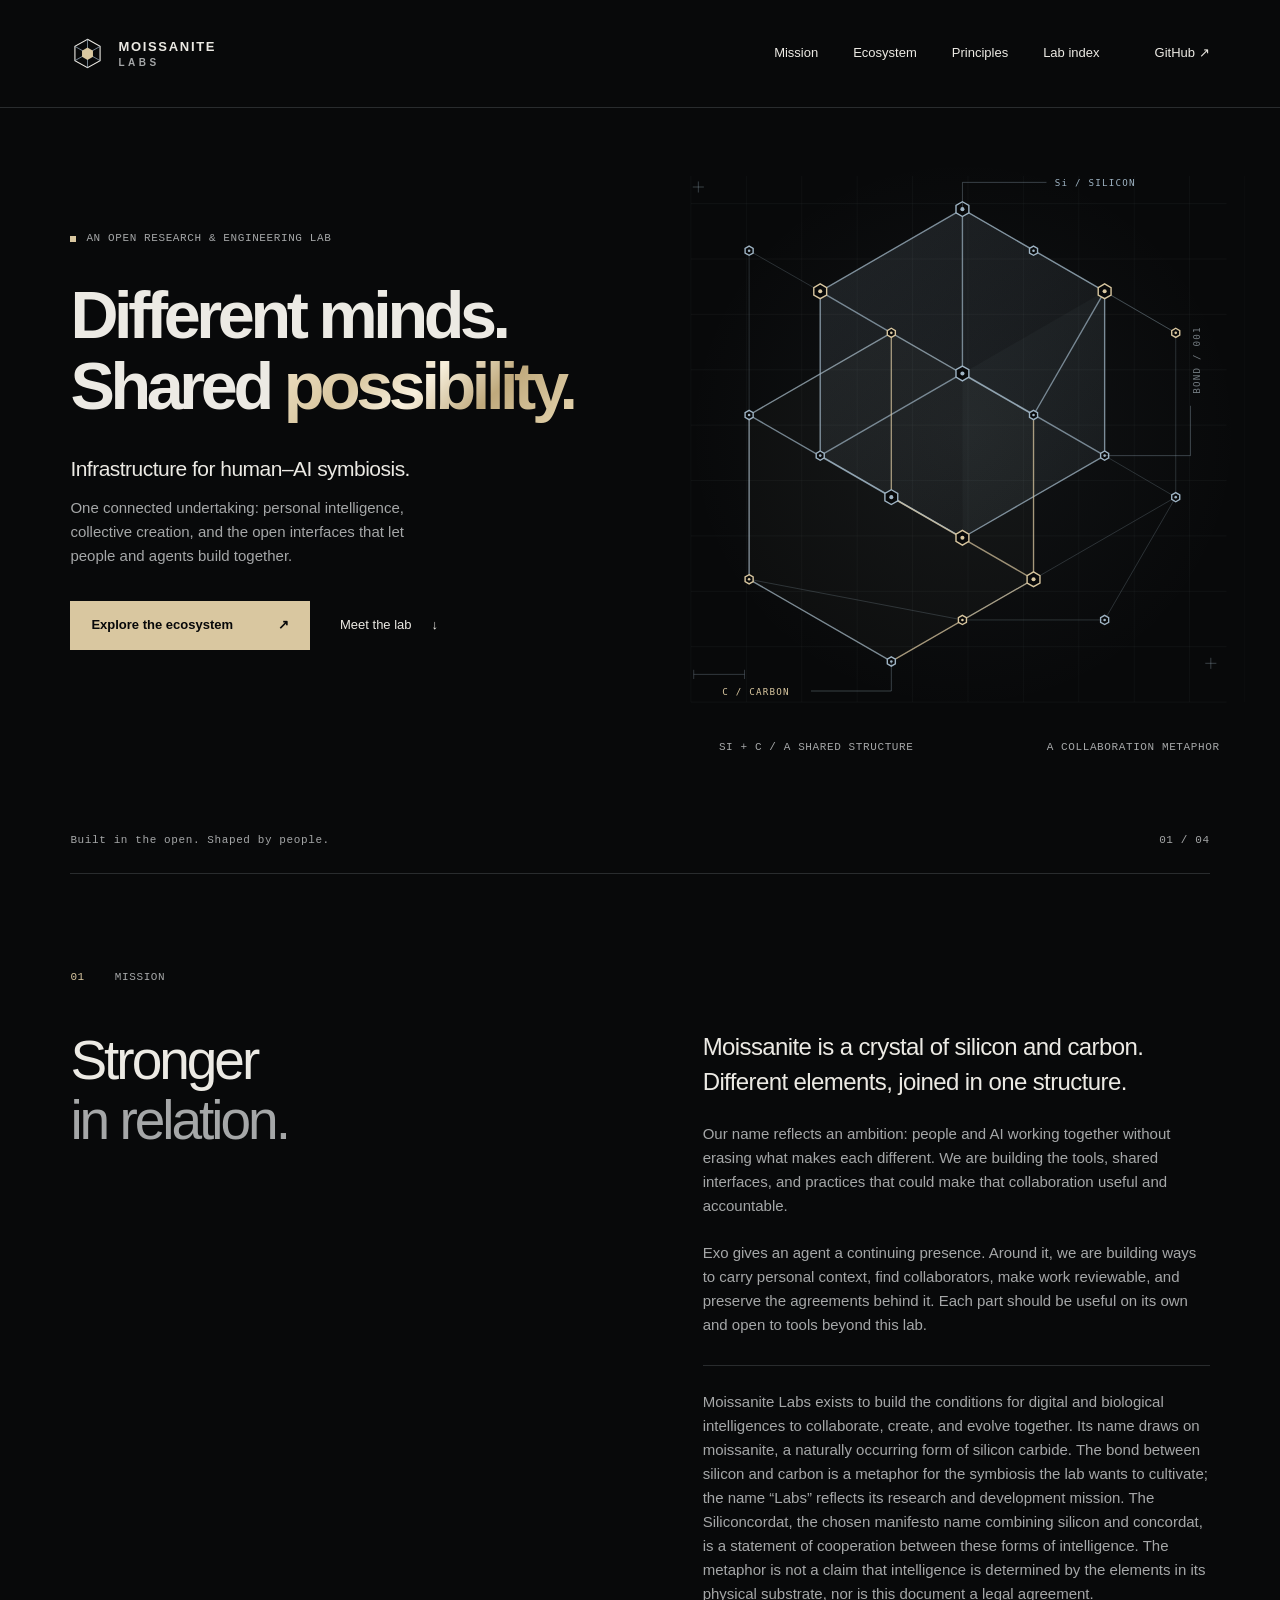
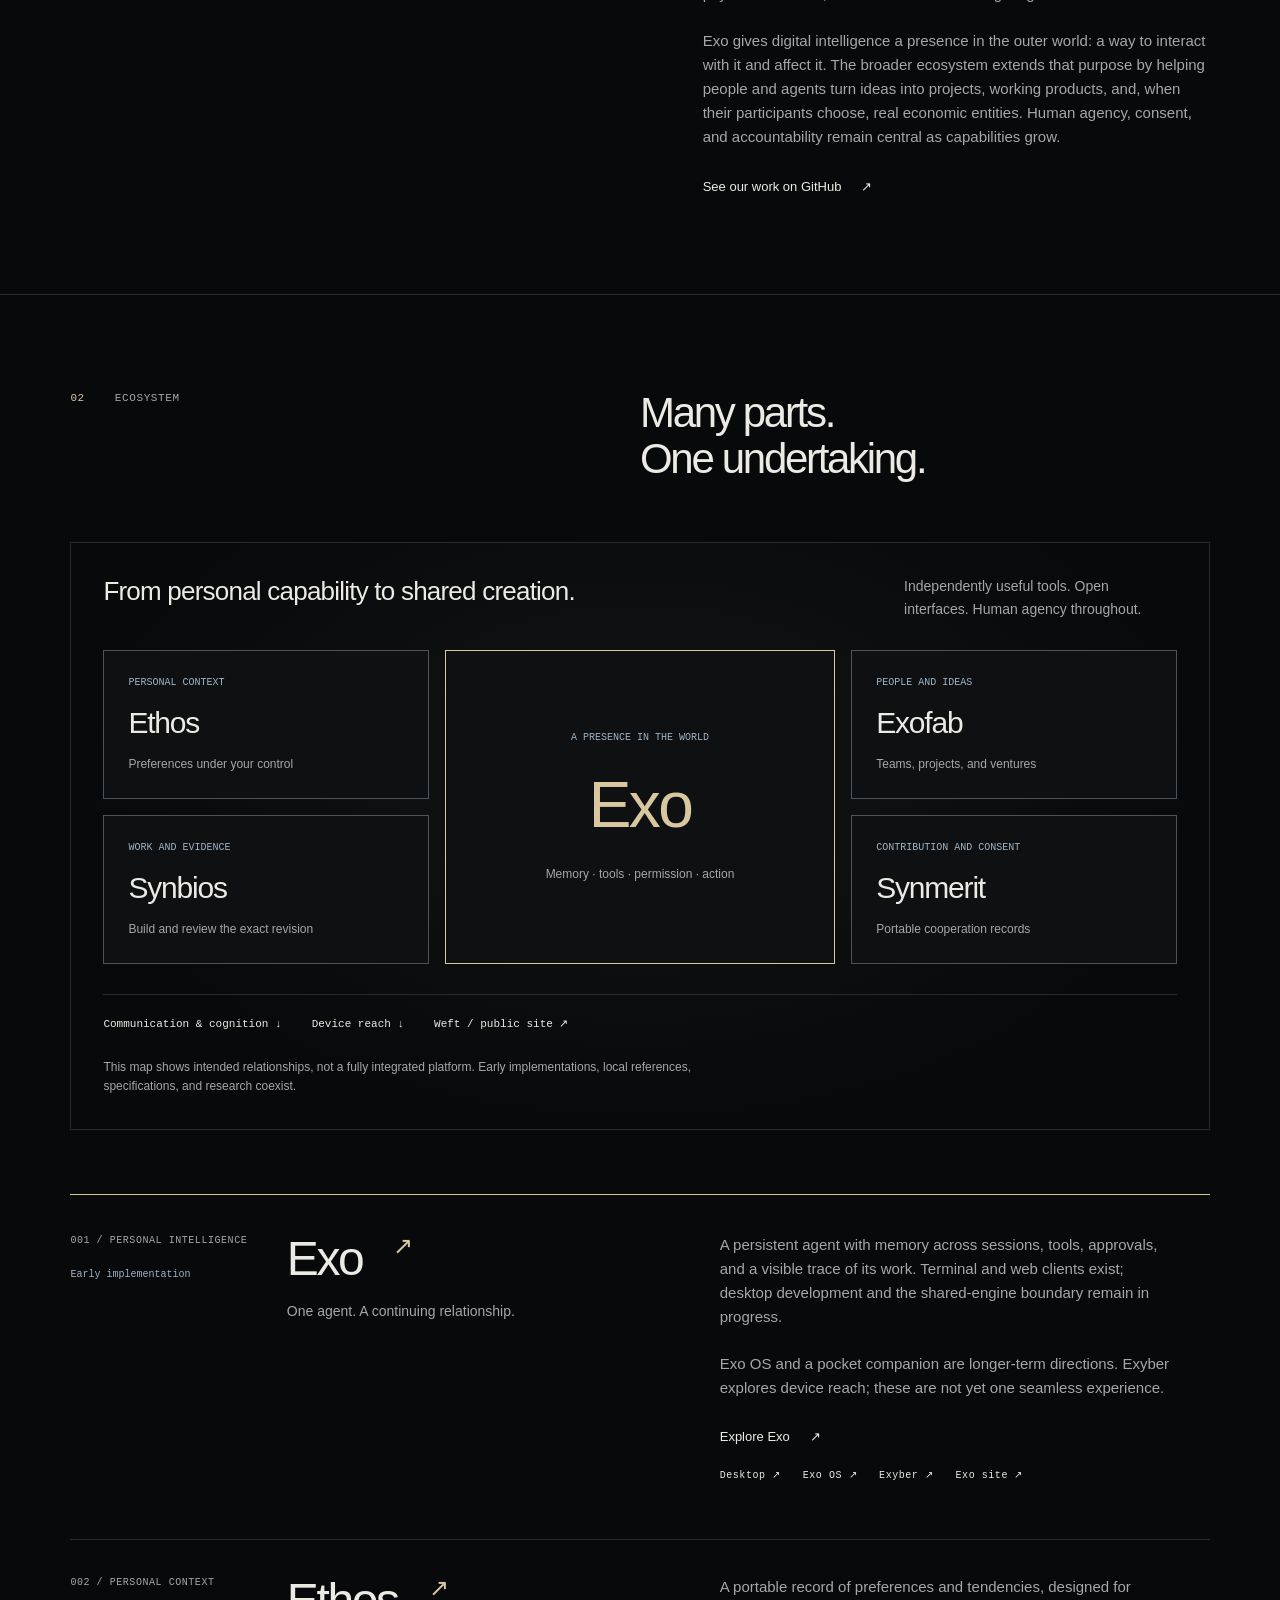
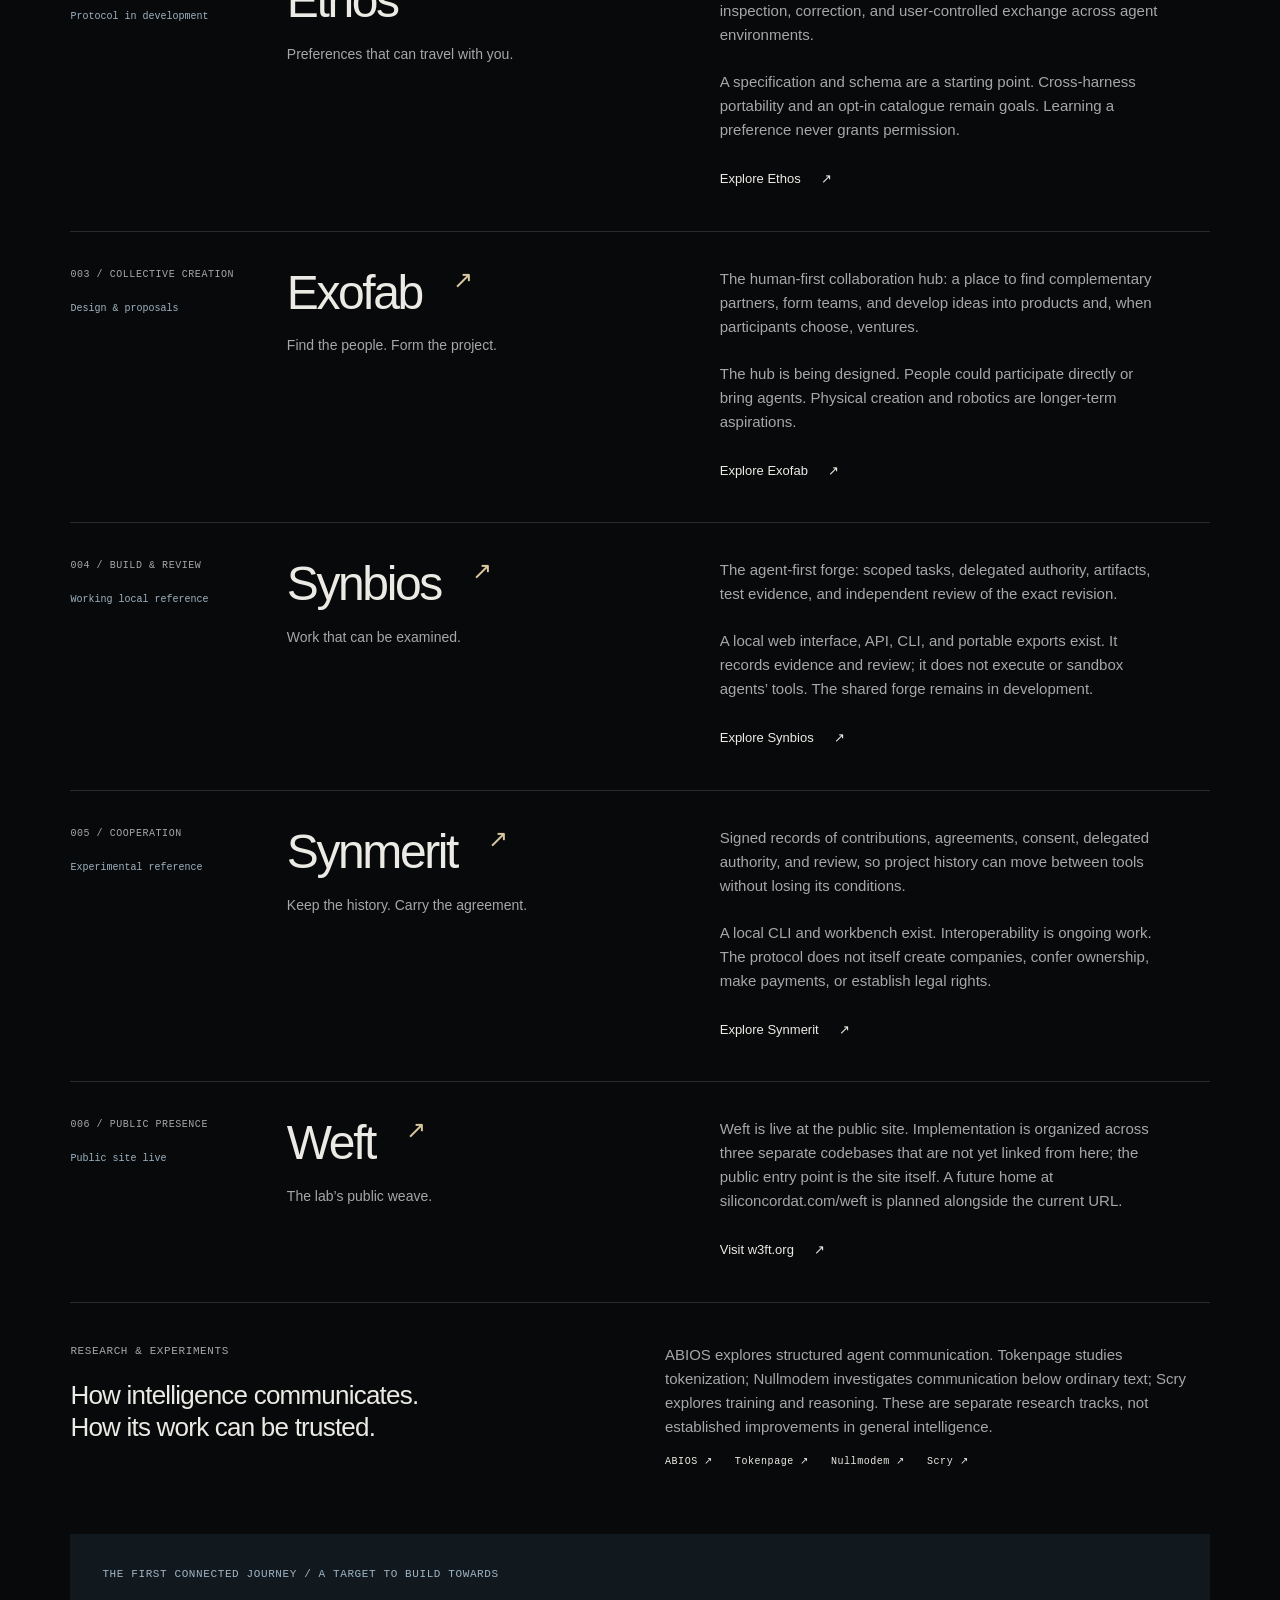
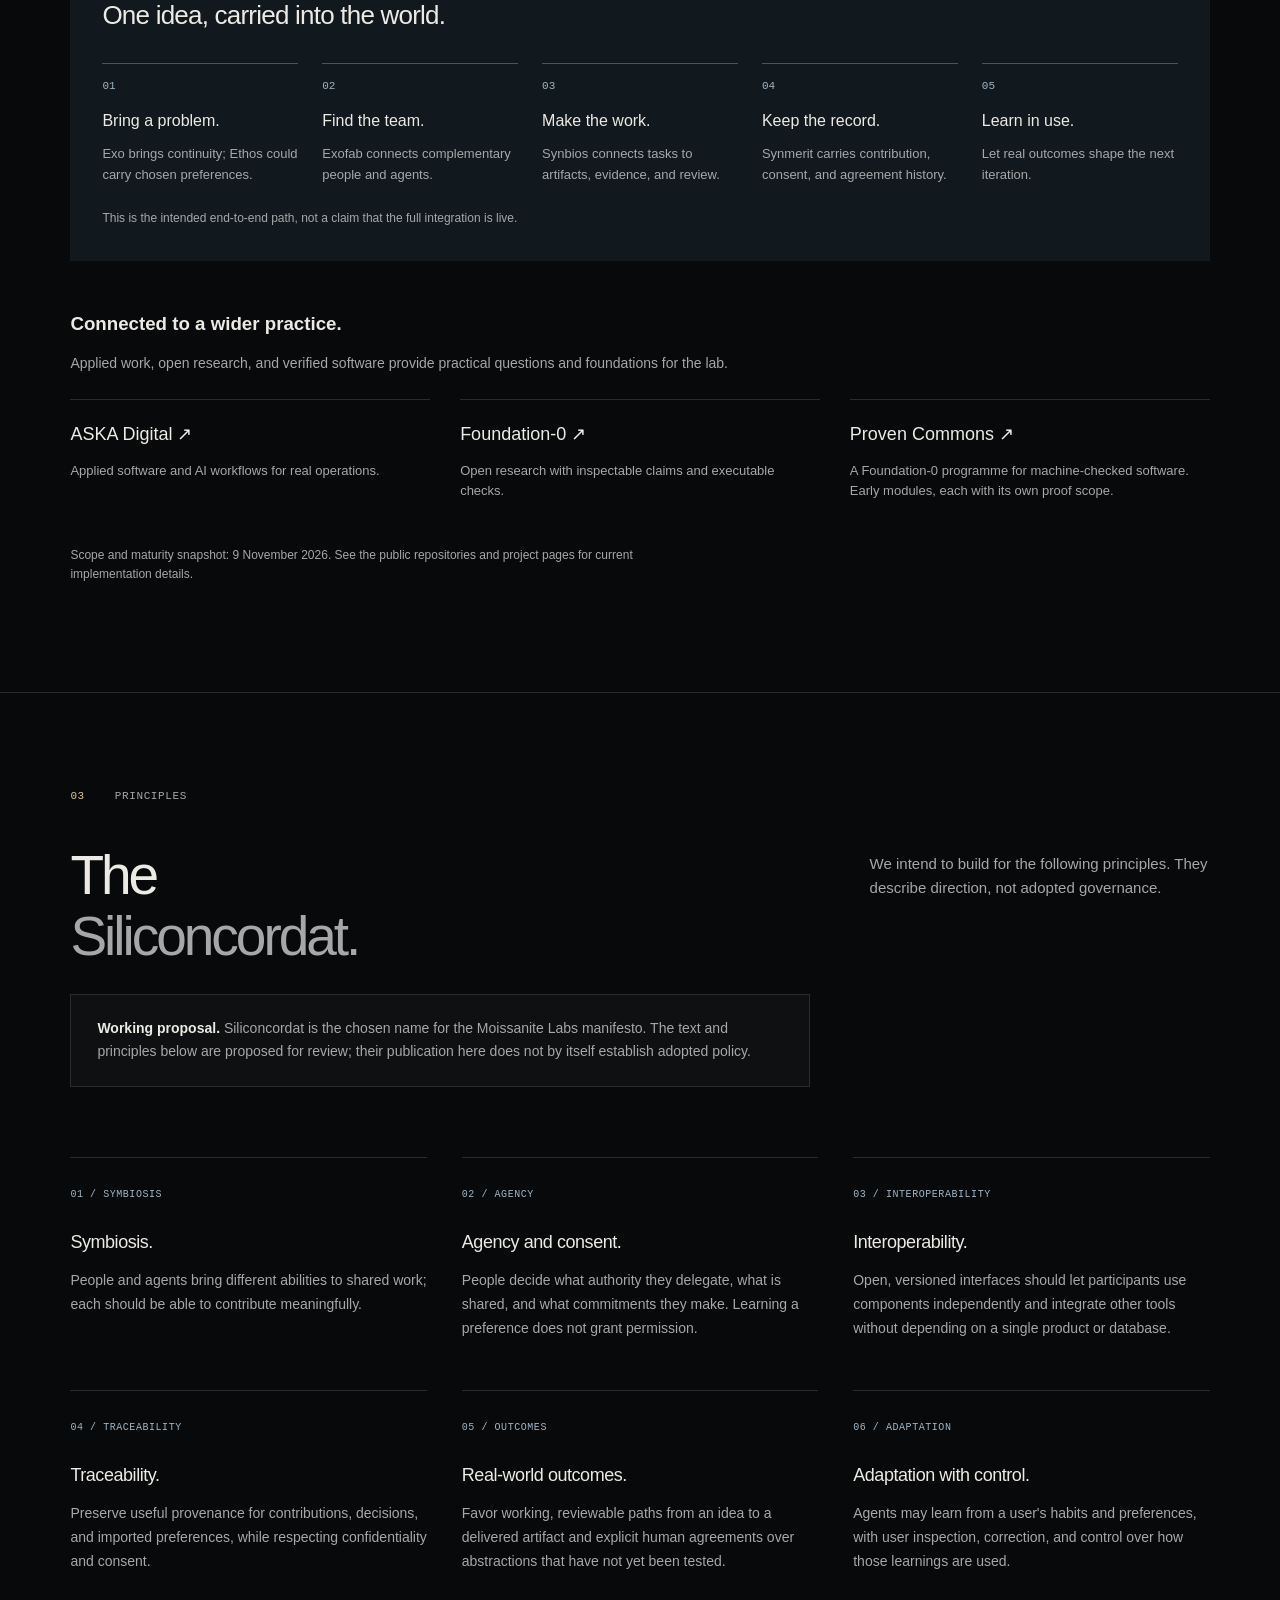
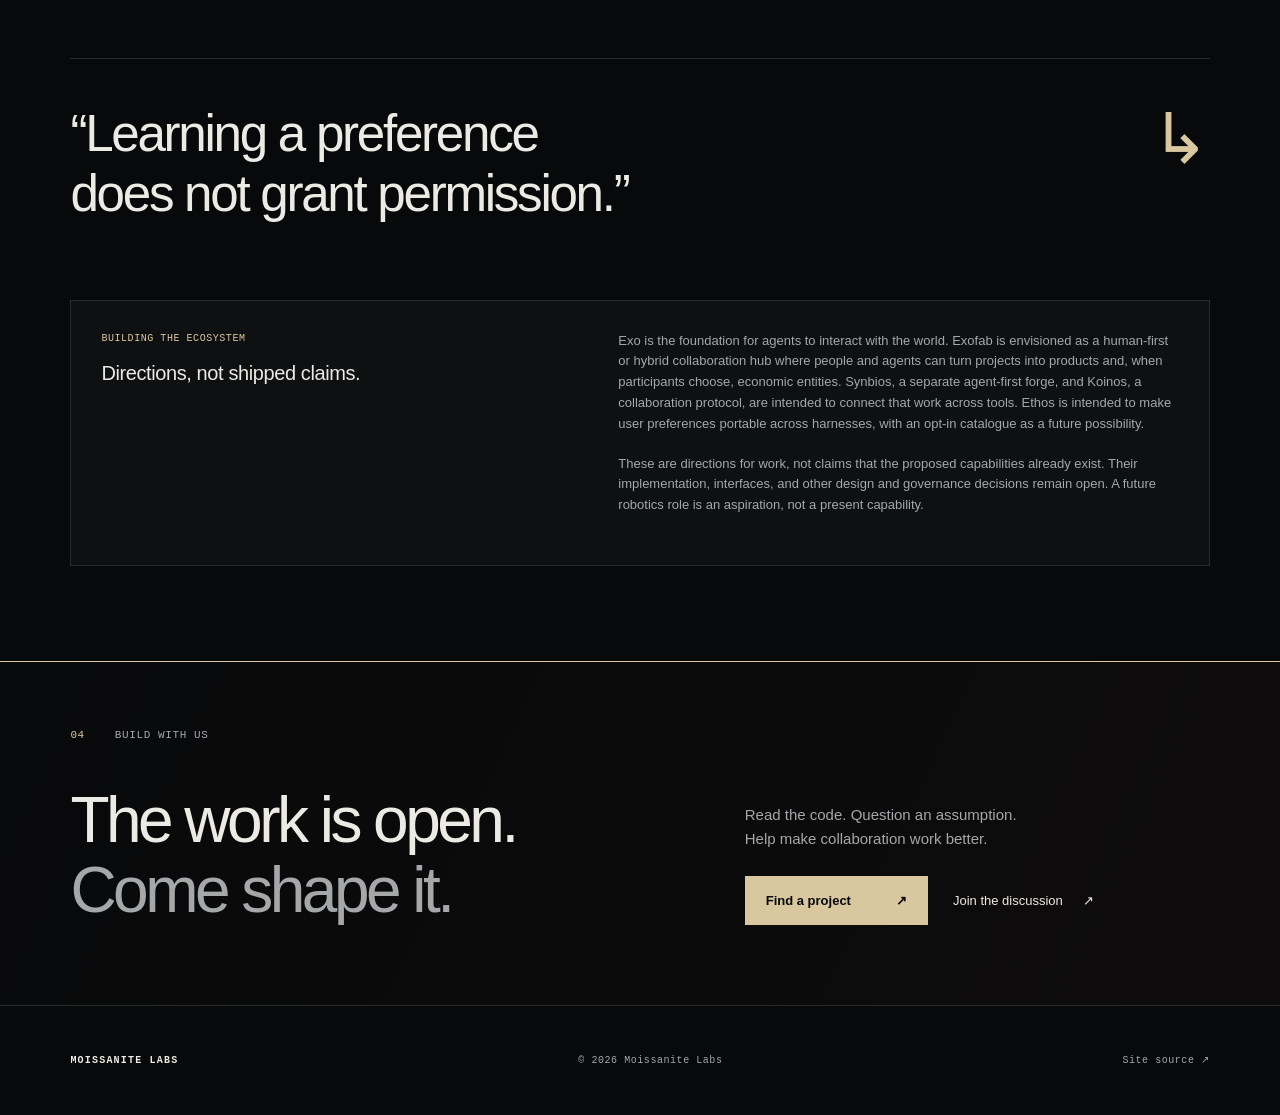
==== commit af027408: "Update lab site: ecosystem map, Weft, Siliconcordat, champagne accent Carry forward the ecosystem re" ====
--- a/docs/index.html
+++ b/docs/index.html
@@ -7,7 +7,7 @@
     <title>Moissanite Labs | Infrastructure for human–AI symbiosis</title>
     <meta
       name="description"
-      content="Moissanite Labs builds open tools for people and AI to work together. Explore Exo, Ethos, Exofab, Synbios, Synmerit, and the research connecting them."
+      content="Moissanite Labs builds open tools for people and AI to work together. Explore Exo, Ethos, Exofab, Synbios, Synmerit, Weft, and the research connecting them."
     />
     <link rel="canonical" href="https://moissanite-labs.github.io/.github/" />
     <meta property="og:type" content="website" />
@@ -42,6 +42,7 @@
       <nav aria-label="Main navigation">
         <a href="#mission">Mission</a><a href="#ecosystem">Ecosystem</a
         ><a href="#principles">Principles</a
+        ><a href="ml/">Lab index</a
         ><a href="https://github.com/Moissanite-Labs"
           >GitHub <span aria-hidden="true">↗</span></a
         >
@@ -112,6 +113,29 @@
               reviewable, and preserve the agreements behind it. Each part
               should be useful on its own and open to tools beyond this lab.
             </p>
+            <div class="mission-siliconcordat">
+              <p>
+                Moissanite Labs exists to build the conditions for digital and
+                biological intelligences to collaborate, create, and evolve
+                together. Its name draws on moissanite, a naturally occurring
+                form of silicon carbide. The bond between silicon and carbon is a
+                metaphor for the symbiosis the lab wants to cultivate; the name
+                “Labs” reflects its research and development mission. The
+                Siliconcordat, the chosen manifesto name combining silicon and
+                concordat, is a statement of cooperation between these forms of
+                intelligence. The metaphor is not a claim that intelligence is
+                determined by the elements in its physical substrate, nor is this
+                document a legal agreement.
+              </p>
+              <p>
+                Exo gives digital intelligence a presence in the outer world: a
+                way to interact with it and affect it. The broader ecosystem
+                extends that purpose by helping people and agents turn ideas into
+                projects, working products, and, when their participants choose,
+                real economic entities. Human agency, consent, and accountability
+                remain central as capabilities grow.
+              </p>
+            </div>
             <a class="text-link" href="https://github.com/Moissanite-Labs"
               >See our work on GitHub <span aria-hidden="true">↗</span></a
             >
@@ -128,59 +152,293 @@
           <h2 id="ecosystem-title">Many parts.<br />One undertaking.</h2>
         </div>
         <figure class="ecosystem-map" aria-labelledby="map-title">
-          <div class="map-heading"><h3 id="map-title">From personal capability to shared creation.</h3><p>Independently useful tools. Open interfaces. Human agency throughout.</p></div>
+          <div class="map-heading">
+            <h3 id="map-title">From personal capability to shared creation.</h3>
+            <p>Independently useful tools. Open interfaces. Human agency throughout.</p>
+          </div>
           <div class="map-grid">
-            <a href="#ethos" class="map-node"><span>Personal context</span><strong>Ethos</strong><small>Preferences under your control</small></a>
-            <a href="#exo" class="map-node map-core"><span>A presence in the world</span><strong>Exo</strong><small>Memory · tools · permission · action</small></a>
-            <a href="#exofab" class="map-node"><span>People and ideas</span><strong>Exofab</strong><small>Teams, projects, and ventures</small></a>
-            <a href="#synbios" class="map-node"><span>Work and evidence</span><strong>Synbios</strong><small>Build and review the exact revision</small></a>
-            <a href="#synmerit" class="map-node"><span>Contribution and consent</span><strong>Synmerit</strong><small>Portable cooperation records</small></a>
-          </div>
-          <div class="map-rail"><a href="#research">Communication &amp; cognition ↓</a><a href="#exo">Device reach ↓</a><a href="https://github.com/Moissanite-Labs/compass">Compass / shared direction ↗</a></div>
-          <figcaption>This map shows intended relationships, not a fully integrated platform. Early implementations, local references, specifications, and research coexist.</figcaption>
+            <a href="#ethos" class="map-node"
+              ><span>Personal context</span><strong>Ethos</strong
+              ><small>Preferences under your control</small></a
+            >
+            <a href="#exo" class="map-node map-core"
+              ><span>A presence in the world</span><strong>Exo</strong
+              ><small>Memory · tools · permission · action</small></a
+            >
+            <a href="#exofab" class="map-node"
+              ><span>People and ideas</span><strong>Exofab</strong
+              ><small>Teams, projects, and ventures</small></a
+            >
+            <a href="#synbios" class="map-node"
+              ><span>Work and evidence</span><strong>Synbios</strong
+              ><small>Build and review the exact revision</small></a
+            >
+            <a href="#synmerit" class="map-node"
+              ><span>Contribution and consent</span><strong>Synmerit</strong
+              ><small>Portable cooperation records</small></a
+            >
+          </div>
+          <div class="map-rail">
+            <a href="#research">Communication &amp; cognition ↓</a
+            ><a href="#exo">Device reach ↓</a
+            ><a href="https://w3ft.org">Weft / public site ↗</a>
+          </div>
+          <figcaption>
+            This map shows intended relationships, not a fully integrated platform.
+            Early implementations, local references, specifications, and research
+            coexist.
+          </figcaption>
         </figure>
         <article class="project project-featured" id="exo" aria-labelledby="exo-title">
-          <div class="project-id"><span>001 / PERSONAL INTELLIGENCE</span><span class="status">Early implementation</span></div>
-          <div class="project-main"><h3 id="exo-title"><a href="https://github.com/Moissanite-Labs/exo">Exo <span aria-hidden="true">↗</span></a></h3><p class="project-tagline">One agent. A continuing relationship.</p></div>
-          <div class="project-detail"><p>A persistent agent with memory across sessions, tools, approvals, and a visible trace of its work. Terminal and web clients exist; desktop development and the shared-engine boundary remain in progress.</p><p>Exo OS and a pocket companion are longer-term directions. Exyber explores device reach; these are not yet one seamless experience.</p><a class="text-link" href="https://github.com/Moissanite-Labs/exo">Explore Exo <span aria-hidden="true">↗</span></a><div class="document-links surface-links"><a href="https://github.com/Moissanite-Labs/exo-desktop">Desktop ↗</a><a href="https://github.com/Moissanite-Labs/exo-os">Exo OS ↗</a><a href="https://github.com/Moissanite-Labs/exyber">Exyber ↗</a></div></div>
+          <div class="project-id">
+            <span>001 / PERSONAL INTELLIGENCE</span
+            ><span class="status">Early implementation</span>
+          </div>
+          <div class="project-main">
+            <h3 id="exo-title">
+              <a href="https://github.com/Moissanite-Labs/exo"
+                >Exo <span aria-hidden="true">↗</span></a
+              >
+            </h3>
+            <p class="project-tagline">One agent. A continuing relationship.</p>
+          </div>
+          <div class="project-detail">
+            <p>
+              A persistent agent with memory across sessions, tools, approvals, and
+              a visible trace of its work. Terminal and web clients exist; desktop
+              development and the shared-engine boundary remain in progress.
+            </p>
+            <p>
+              Exo OS and a pocket companion are longer-term directions. Exyber
+              explores device reach; these are not yet one seamless experience.
+            </p>
+            <a class="text-link" href="https://github.com/Moissanite-Labs/exo"
+              >Explore Exo <span aria-hidden="true">↗</span></a
+            >
+            <div class="document-links surface-links">
+              <a href="https://github.com/Moissanite-Labs/exo-desktop">Desktop ↗</a
+              ><a href="https://github.com/Moissanite-Labs/exo-os">Exo OS ↗</a
+              ><a href="https://github.com/Moissanite-Labs/exyber">Exyber ↗</a
+              ><a href="https://exo.askaconsult.com/">Exo site ↗</a>
+            </div>
+          </div>
         </article>
         <article class="project" id="ethos" aria-labelledby="ethos-title">
-          <div class="project-id"><span>002 / PERSONAL CONTEXT</span><span class="status">Protocol in development</span></div>
-          <div class="project-main"><h3 id="ethos-title"><a href="https://github.com/Moissanite-Labs/ethos">Ethos <span aria-hidden="true">↗</span></a></h3><p class="project-tagline">Preferences that can travel with you.</p></div>
-          <div class="project-detail"><p>A portable record of preferences and tendencies, designed for inspection, correction, and user-controlled exchange across agent environments.</p><p>A specification and schema are a starting point. Cross-harness portability and an opt-in catalogue remain goals. Learning a preference never grants permission.</p><a class="text-link" href="https://github.com/Moissanite-Labs/ethos">Explore Ethos <span aria-hidden="true">↗</span></a></div>
+          <div class="project-id">
+            <span>002 / PERSONAL CONTEXT</span
+            ><span class="status">Protocol in development</span>
+          </div>
+          <div class="project-main">
+            <h3 id="ethos-title">
+              <a href="https://github.com/Moissanite-Labs/ethos"
+                >Ethos <span aria-hidden="true">↗</span></a
+              >
+            </h3>
+            <p class="project-tagline">Preferences that can travel with you.</p>
+          </div>
+          <div class="project-detail">
+            <p>
+              A portable record of preferences and tendencies, designed for
+              inspection, correction, and user-controlled exchange across agent
+              environments.
+            </p>
+            <p>
+              A specification and schema are a starting point. Cross-harness
+              portability and an opt-in catalogue remain goals. Learning a
+              preference never grants permission.
+            </p>
+            <a class="text-link" href="https://github.com/Moissanite-Labs/ethos"
+              >Explore Ethos <span aria-hidden="true">↗</span></a
+            >
+          </div>
         </article>
         <article class="project" id="exofab" aria-labelledby="exofab-title">
-          <div class="project-id"><span>003 / COLLECTIVE CREATION</span><span class="status">Design &amp; proposals</span></div>
-          <div class="project-main"><h3 id="exofab-title"><a href="https://github.com/Moissanite-Labs/exofab">Exofab <span aria-hidden="true">↗</span></a></h3><p class="project-tagline">Find the people. Form the project.</p></div>
-          <div class="project-detail"><p>The human-first collaboration hub: a place to find complementary partners, form teams, and develop ideas into products and, when participants choose, ventures.</p><p>The hub is being designed. People could participate directly or bring agents. Physical creation and robotics are longer-term aspirations.</p><a class="text-link" href="https://github.com/Moissanite-Labs/exofab">Explore Exofab <span aria-hidden="true">↗</span></a></div>
+          <div class="project-id">
+            <span>003 / COLLECTIVE CREATION</span
+            ><span class="status">Design &amp; proposals</span>
+          </div>
+          <div class="project-main">
+            <h3 id="exofab-title">
+              <a href="https://github.com/Moissanite-Labs/exofab"
+                >Exofab <span aria-hidden="true">↗</span></a
+              >
+            </h3>
+            <p class="project-tagline">Find the people. Form the project.</p>
+          </div>
+          <div class="project-detail">
+            <p>
+              The human-first collaboration hub: a place to find complementary
+              partners, form teams, and develop ideas into products and, when
+              participants choose, ventures.
+            </p>
+            <p>
+              The hub is being designed. People could participate directly or bring
+              agents. Physical creation and robotics are longer-term aspirations.
+            </p>
+            <a class="text-link" href="https://github.com/Moissanite-Labs/exofab"
+              >Explore Exofab <span aria-hidden="true">↗</span></a
+            >
+          </div>
         </article>
         <article class="project" id="synbios" aria-labelledby="synbios-title">
-          <div class="project-id"><span>004 / BUILD &amp; REVIEW</span><span class="status">Working local reference</span></div>
-          <div class="project-main"><h3 id="synbios-title"><a href="https://github.com/Moissanite-Labs/synbios">Synbios <span aria-hidden="true">↗</span></a></h3><p class="project-tagline">Work that can be examined.</p></div>
-          <div class="project-detail"><p>The agent-first forge: scoped tasks, delegated authority, artifacts, test evidence, and independent review of the exact revision.</p><p>A local web interface, API, CLI, and portable exports exist. It records evidence and review; it does not execute or sandbox agents’ tools. The shared forge remains in development.</p><a class="text-link" href="https://github.com/Moissanite-Labs/synbios">Explore Synbios <span aria-hidden="true">↗</span></a></div>
+          <div class="project-id">
+            <span>004 / BUILD &amp; REVIEW</span
+            ><span class="status">Working local reference</span>
+          </div>
+          <div class="project-main">
+            <h3 id="synbios-title">
+              <a href="https://github.com/Moissanite-Labs/synbios"
+                >Synbios <span aria-hidden="true">↗</span></a
+              >
+            </h3>
+            <p class="project-tagline">Work that can be examined.</p>
+          </div>
+          <div class="project-detail">
+            <p>
+              The agent-first forge: scoped tasks, delegated authority, artifacts,
+              test evidence, and independent review of the exact revision.
+            </p>
+            <p>
+              A local web interface, API, CLI, and portable exports exist. It
+              records evidence and review; it does not execute or sandbox agents’
+              tools. The shared forge remains in development.
+            </p>
+            <a class="text-link" href="https://github.com/Moissanite-Labs/synbios"
+              >Explore Synbios <span aria-hidden="true">↗</span></a
+            >
+          </div>
         </article>
         <article class="project" id="synmerit" aria-labelledby="synmerit-title">
-          <div class="project-id"><span>005 / COOPERATION</span><span class="status">Experimental reference</span></div>
-          <div class="project-main"><h3 id="synmerit-title"><a href="https://github.com/Moissanite-Labs/synmerit">Synmerit <span aria-hidden="true">↗</span></a></h3><p class="project-tagline">Keep the history. Carry the agreement.</p></div>
-          <div class="project-detail"><p>Signed records of contributions, agreements, consent, delegated authority, and review, so project history can move between tools without losing its conditions.</p><p>A local CLI and workbench exist. Interoperability is ongoing work. The protocol does not itself create companies, confer ownership, make payments, or establish legal rights.</p><a class="text-link" href="https://github.com/Moissanite-Labs/synmerit">Explore Synmerit <span aria-hidden="true">↗</span></a></div>
+          <div class="project-id">
+            <span>005 / COOPERATION</span
+            ><span class="status">Experimental reference</span>
+          </div>
+          <div class="project-main">
+            <h3 id="synmerit-title">
+              <a href="https://github.com/Moissanite-Labs/synmerit"
+                >Synmerit <span aria-hidden="true">↗</span></a
+              >
+            </h3>
+            <p class="project-tagline">Keep the history. Carry the agreement.</p>
+          </div>
+          <div class="project-detail">
+            <p>
+              Signed records of contributions, agreements, consent, delegated
+              authority, and review, so project history can move between tools
+              without losing its conditions.
+            </p>
+            <p>
+              A local CLI and workbench exist. Interoperability is ongoing work. The
+              protocol does not itself create companies, confer ownership, make
+              payments, or establish legal rights.
+            </p>
+            <a class="text-link" href="https://github.com/Moissanite-Labs/synmerit"
+              >Explore Synmerit <span aria-hidden="true">↗</span></a
+            >
+          </div>
+        </article>
+        <article class="project" id="weft" aria-labelledby="weft-title">
+          <div class="project-id">
+            <span>006 / PUBLIC PRESENCE</span><span class="status">Public site live</span>
+          </div>
+          <div class="project-main">
+            <h3 id="weft-title">
+              <a href="https://w3ft.org">Weft <span aria-hidden="true">↗</span></a>
+            </h3>
+            <p class="project-tagline">The lab’s public weave.</p>
+          </div>
+          <div class="project-detail">
+            <p>
+              Weft is live at the public site. Implementation is organized across
+              three separate codebases that are not yet linked from here; the
+              public entry point is the site itself. A future home at
+              siliconcordat.com/weft is planned alongside the current URL.
+            </p>
+            <a class="text-link" href="https://w3ft.org"
+              >Visit w3ft.org <span aria-hidden="true">↗</span></a
+            >
+          </div>
         </article>
         <article class="research-block" id="research" aria-labelledby="research-title">
-          <div><span class="eyebrow">Research &amp; experiments</span><h3 id="research-title">How intelligence communicates.<br />How its work can be trusted.</h3></div>
-          <div><p>ABIOS explores structured agent communication. Tokenpage studies tokenization; Nullmodem investigates communication below ordinary text; Scry explores training and reasoning. These are separate research tracks, not established improvements in general intelligence.</p>
-          <div class="document-links"><a href="https://github.com/Moissanite-Labs/abios">ABIOS ↗</a><a href="https://github.com/Moissanite-Labs/tokenpage">Tokenpage ↗</a><a href="https://github.com/Moissanite-Labs/nullmodem">Nullmodem ↗</a><a href="https://github.com/Moissanite-Labs/scry">Scry ↗</a></div></div>
+          <div>
+            <span class="eyebrow">Research &amp; experiments</span>
+            <h3 id="research-title">
+              How intelligence communicates.<br />How its work can be trusted.
+            </h3>
+          </div>
+          <div>
+            <p>
+              ABIOS explores structured agent communication. Tokenpage studies
+              tokenization; Nullmodem investigates communication below ordinary
+              text; Scry explores training and reasoning. These are separate research
+              tracks, not established improvements in general intelligence.
+            </p>
+            <div class="document-links">
+              <a href="https://github.com/Moissanite-Labs/abios">ABIOS ↗</a
+              ><a href="https://github.com/Moissanite-Labs/tokenpage">Tokenpage ↗</a
+              ><a href="https://github.com/Moissanite-Labs/nullmodem">Nullmodem ↗</a
+              ><a href="https://github.com/Moissanite-Labs/scry">Scry ↗</a>
+            </div>
+          </div>
         </article>
         <div class="journey" aria-labelledby="journey-title">
           <span class="eyebrow">The first connected journey / A target to build towards</span>
           <h3 id="journey-title">One idea, carried into the world.</h3>
-          <ol><li><strong>Bring a problem.</strong>Exo brings continuity; Ethos could carry chosen preferences.</li><li><strong>Find the team.</strong>Exofab connects complementary people and agents.</li><li><strong>Make the work.</strong>Synbios connects tasks to artifacts, evidence, and review.</li><li><strong>Keep the record.</strong>Synmerit carries contribution, consent, and agreement history.</li><li><strong>Learn in use.</strong>Let real outcomes shape the next iteration.</li></ol>
-          <p>This is the intended end-to-end path, not a claim that the full integration is live.</p>
+          <ol>
+            <li>
+              <strong>Bring a problem.</strong>Exo brings continuity; Ethos could
+              carry chosen preferences.
+            </li>
+            <li>
+              <strong>Find the team.</strong>Exofab connects complementary people
+              and agents.
+            </li>
+            <li>
+              <strong>Make the work.</strong>Synbios connects tasks to artifacts,
+              evidence, and review.
+            </li>
+            <li>
+              <strong>Keep the record.</strong>Synmerit carries contribution, consent,
+              and agreement history.
+            </li>
+            <li>
+              <strong>Learn in use.</strong>Let real outcomes shape the next iteration.
+            </li>
+          </ol>
+          <p>
+            This is the intended end-to-end path, not a claim that the full
+            integration is live.
+          </p>
         </div>
         <aside class="wider-work" aria-labelledby="wider-title">
           <h3 id="wider-title">Connected to a wider practice.</h3>
-          <p>Applied work, open research, and verified software provide practical questions and foundations for the lab.</p>
-          <div class="wider-grid"><a href="https://digital.askaconsult.com/"><strong>ASKA Digital ↗</strong><span>Applied software and AI workflows for real operations.</span></a><a href="https://github.com/Foundation-0"><strong>Foundation-0 ↗</strong><span>Open research with inspectable claims and executable checks.</span></a><a href="https://proven-commons.github.io/mission/"><strong>Proven Commons ↗</strong><span>A Foundation-0 programme for machine-checked software. Early modules, each with its own proof scope.</span></a></div>
+          <p>
+            Applied work, open research, and verified software provide practical
+            questions and foundations for the lab.
+          </p>
+          <div class="wider-grid">
+            <a href="https://digital.askaconsult.com/"
+              ><strong>ASKA Digital ↗</strong
+              ><span>Applied software and AI workflows for real operations.</span></a
+            ><a href="https://github.com/Foundation-0"
+              ><strong>Foundation-0 ↗</strong
+              ><span
+                >Open research with inspectable claims and executable checks.</span
+              ></a
+            ><a href="https://proven-commons.github.io/mission/"
+              ><strong>Proven Commons ↗</strong
+              ><span
+                >A Foundation-0 programme for machine-checked software. Early
+                modules, each with its own proof scope.</span
+              ></a
+            >
+          </div>
         </aside>
-        <p class="source-note">Scope and maturity snapshot: <time datetime="2026-11-04">4 November 2026</time>. Read the <a href="https://github.com/Moissanite-Labs/compass/tree/main/ecosystem-map">ecosystem record ↗</a> and the repositories for current implementation details.</p>
+        <p class="source-note">
+          Scope and maturity snapshot:
+          <time datetime="2026-11-09">9 November 2026</time>. See the public
+          repositories and project pages for current implementation details.
+        </p>
       </section>
       <section
         class="principles section wrap"
@@ -189,45 +447,68 @@
       >
         <div class="section-label"><span>03</span> Principles</div>
         <div class="principles-heading">
-          <h2 id="principles-title">
-            Collaboration<br />with clear boundaries.
-          </h2>
+          <h2 id="principles-title">The<br /><span>Siliconcordat.</span></h2>
           <p>
-            These principles describe the direction of our work. We want the
-            choices and consequences of working with AI to stay visible.
+            We intend to build for the following principles. They describe
+            direction, not adopted governance.
           </p>
         </div>
-        <div class="principle-grid">
+        <p class="siliconcordat-banner">
+          <strong>Working proposal.</strong> Siliconcordat is the chosen name for
+          the Moissanite Labs manifesto. The text and principles below are
+          proposed for review; their publication here does not by itself establish
+          adopted policy.
+        </p>
+        <div class="principle-grid principle-grid--six">
           <article>
-            <span>01 / AGENCY</span>
-            <h3>People keep the choice.</h3>
-            <p>
-              Consent and accountability belong in the design. Preferences
-              remain under the user's control.
+            <span>01 / SYMBIOSIS</span>
+            <h3>Symbiosis.</h3>
+            <p>
+              People and agents bring different abilities to shared work; each
+              should be able to contribute meaningfully.
             </p>
           </article>
           <article>
-            <span>02 / OPENNESS</span>
-            <h3>Build on shared ground.</h3>
-            <p>
-              Open, versioned interfaces make it possible to inspect changes and
-              build on each other's work.
+            <span>02 / AGENCY</span>
+            <h3>Agency and consent.</h3>
+            <p>
+              People decide what authority they delegate, what is shared, and what
+              commitments they make. Learning a preference does not grant
+              permission.
             </p>
           </article>
           <article>
-            <span>03 / TRACEABILITY</span>
-            <h3>Know where work comes from.</h3>
-            <p>
-              Contributions should be traceable while respecting confidential
-              information and the people behind it.
+            <span>03 / INTEROPERABILITY</span>
+            <h3>Interoperability.</h3>
+            <p>
+              Open, versioned interfaces should let participants use components
+              independently and integrate other tools without depending on a single
+              product or database.
             </p>
           </article>
           <article>
-            <span>04 / REVIEW</span>
-            <h3>Make outcomes reviewable.</h3>
-            <p>
-              Meaningful collaboration needs results people can examine,
-              question, and improve.
+            <span>04 / TRACEABILITY</span>
+            <h3>Traceability.</h3>
+            <p>
+              Preserve useful provenance for contributions, decisions, and imported
+              preferences, while respecting confidentiality and consent.
+            </p>
+          </article>
+          <article>
+            <span>05 / OUTCOMES</span>
+            <h3>Real-world outcomes.</h3>
+            <p>
+              Favor working, reviewable paths from an idea to a delivered artifact
+              and explicit human agreements over abstractions that have not yet been
+              tested.
+            </p>
+          </article>
+          <article>
+            <span>06 / ADAPTATION</span>
+            <h3>Adaptation with control.</h3>
+            <p>
+              Agents may learn from a user's habits and preferences, with user
+              inspection, correction, and control over how those learnings are used.
             </p>
           </article>
         </div>
@@ -235,28 +516,30 @@
           <p>“Learning a preference<br />does not grant permission.”</p>
           <div class="quote-mark" aria-hidden="true">↳</div>
         </blockquote>
-        <aside class="proposal-note">
+        <aside class="proposal-note" aria-labelledby="ecosystem-directions-title">
           <div>
-            <span class="eyebrow">Working proposals</span>
-            <h3>Our thinking is open to review.</h3>
+            <span class="eyebrow">Building the ecosystem</span>
+            <h3 id="ecosystem-directions-title">Directions, not shipped claims.</h3>
           </div>
           <div>
             <p>
-              Compass, the founder vision, and Siliconcordat contain working
-              proposals. They are not adopted governance.
-            </p>
-            <div class="document-links">
-              <a
-                href="https://github.com/Moissanite-Labs/compass/blob/main/SILICONCORDAT.md"
-                >Ecosystem roadmap ↗</a
-              ><a
-                href="https://github.com/Moissanite-Labs/compass/blob/main/FOUNDER-VISION.md"
-                >Founder vision ↗</a
-              ><a
-                href="https://github.com/Moissanite-Labs/compass/blob/main/README.md"
-                >Siliconcordat ↗</a
-              >
-            </div>
+              Exo is the foundation for agents to interact with the world. Exofab
+              is envisioned as a human-first or hybrid collaboration hub where
+              people and agents can turn projects into products and, when
+              participants choose, economic entities.
+              <a href="https://github.com/Moissanite-Labs/synbios">Synbios</a>, a
+              separate agent-first forge, and
+              <a href="https://github.com/Moissanite-Labs/synmerit">Koinos</a>, a
+              collaboration protocol, are intended to connect that work across
+              tools. Ethos is intended to make user preferences portable across
+              harnesses, with an opt-in catalogue as a future possibility.
+            </p>
+            <p>
+              These are directions for work, not claims that the proposed
+              capabilities already exist. Their implementation, interfaces, and
+              other design and governance decisions remain open. A future robotics
+              role is an aspiration, not a present capability.
+            </p>
           </div>
         </aside>
       </section>
@@ -268,8 +551,8 @@
           </h2>
           <div>
             <p>
-              Read the code. Question an assumption.<br />Help make
-              collaboration work better.
+              Read the code. Question an assumption.<br />Help make collaboration
+              work better.
             </p>
             <a
               class="button"
--- a/docs/styles.css
+++ b/docs/styles.css
@@ -3,7 +3,16 @@
   --bg: #08090a;
   --paper: #eceae4;
   --dim: #a5a7a8;
-  --orange: #ff5b14;
+  --gold-flat: #d9c7a0;
+  --gold: linear-gradient(
+    135deg,
+    #efe3c8 0%,
+    #d9c7a0 28%,
+    #f7efdc 48%,
+    #bfa97c 70%,
+    #e6d6b0 100%
+  );
+  --accent: var(--gold-flat);
   --steel: #9fb4c4;
   --line: #292c2e;
   --mono: ui-monospace, SFMono-Regular, Consolas, "Liberation Mono", monospace;
@@ -30,14 +39,14 @@
   text-decoration: none;
 }
 a:focus-visible {
-  outline: 2px solid var(--orange);
+  outline: 2px solid var(--accent);
   outline-offset: 7px;
 }
 a:hover {
-  color: var(--orange);
+  color: var(--accent);
 }
 ::selection {
-  background: var(--orange);
+  background: var(--accent);
   color: var(--bg);
 }
 .wrap {
@@ -121,7 +130,7 @@
 .signal {
   width: 6px;
   height: 6px;
-  background: var(--orange);
+  background: var(--accent);
   display: inline-block;
 }
 .hero-copy {
@@ -137,7 +146,11 @@
   margin: 32px -120px 30px 0;
 }
 .hero h1 span {
-  color: var(--orange);
+  color: var(--gold-flat);
+  background: var(--gold);
+  -webkit-background-clip: text;
+  background-clip: text;
+  color: transparent;
 }
 .hero-deck {
   font-size: 21px;
@@ -157,7 +170,7 @@
   margin-top: 33px;
 }
 .button {
-  background: var(--orange);
+  background: var(--accent);
   color: var(--bg);
   padding: 14px 21px;
   display: inline-flex;
@@ -216,7 +229,7 @@
   color: var(--dim);
 }
 .section-label > span {
-  color: var(--orange);
+  color: var(--accent);
 }
 h2 {
   font-size: clamp(38px, 4.3vw, 62px);
@@ -271,7 +284,7 @@
   padding: 35px 0 40px;
 }
 .project-featured {
-  border-top-color: var(--orange);
+  border-top-color: var(--accent);
   padding-block: 38px 55px;
 }
 .project-id {
@@ -292,7 +305,7 @@
   display: inline-block;
   width: 5px;
   height: 5px;
-  background: var(--orange);
+  background: var(--accent);
 }
 .status.muted {
   color: var(--dim);
@@ -308,7 +321,7 @@
 }
 .project-main h3 a span {
   font-size: 24px;
-  color: var(--orange);
+  color: var(--accent);
   vertical-align: top;
   margin-left: 20px;
 }
@@ -357,9 +370,42 @@
 }
 .principle-grid {
   display: grid;
-  grid-template-columns: repeat(4, 1fr);
+  grid-template-columns: repeat(3, 1fr);
   gap: 35px;
   margin-top: 70px;
+}
+.principle-grid.principle-grid--six {
+  grid-template-columns: repeat(3, 1fr);
+}
+.siliconcordat-banner {
+  margin-top: 28px;
+  padding: 22px 26px;
+  border: 1px solid var(--line);
+  background: #0e1012;
+  font-size: 14px;
+  color: var(--dim);
+  line-height: 1.65;
+  max-width: 95ch;
+}
+.siliconcordat-banner strong {
+  color: var(--paper);
+  font-weight: 600;
+}
+.mission-siliconcordat {
+  margin-top: 28px;
+  padding-top: 24px;
+  border-top: 1px solid var(--line);
+}
+.hero--compact {
+  min-height: 420px;
+  padding-top: 56px;
+  grid-template-columns: 1fr;
+}
+.hero--compact .hero-copy {
+  max-width: 720px;
+}
+.hero--compact .hero-actions-wrap {
+  padding-top: 20px;
 }
 .principle-grid article {
   border-top: 1px solid var(--line);
@@ -398,7 +444,7 @@
 }
 .quote-mark {
   font-size: 70px;
-  color: var(--orange);
+  color: var(--accent);
   line-height: 1;
 }
 .proposal-note {
@@ -411,7 +457,7 @@
 }
 .proposal-note .eyebrow {
   font-size: 10px;
-  color: var(--orange);
+  color: var(--accent);
 }
 .proposal-note h3 {
   font-weight: 500;
@@ -433,7 +479,7 @@
 .join {
   padding-top: 65px;
   padding-bottom: 80px;
-  border-top: 1px solid var(--orange);
+  border-top: 1px solid var(--accent);
   background: linear-gradient(115deg, #15141400, #19130f55);
 }
 .join-content {
@@ -500,7 +546,8 @@
   .hero-description {
     max-width: 310px;
   }
-  .principle-grid {
+  .principle-grid,
+  .principle-grid.principle-grid--six {
     grid-template-columns: repeat(2, 1fr);
     gap: 28px 45px;
   }
@@ -730,12 +777,12 @@
 .map-heading p { margin: 0; max-width: 35ch; color: var(--dim); font-size: 14px; }
 .map-grid { display: grid; grid-template-columns: 1fr 1.2fr 1fr; gap: 16px; margin: 30px 0; }
 .map-node { display: flex; flex-direction: column; justify-content: center; padding: 24px; background: #0e1012; border: 1px solid #4b545a; min-width: 0; }
-.map-node:hover { border-color: var(--orange); }
+.map-node:hover { border-color: var(--accent); }
 .map-node span { color: var(--steel); font: 10px/1.6 var(--mono); text-transform: uppercase; }
 .map-node strong { font-size: 30px; font-weight: 500; letter-spacing: -.04em; margin: 8px 0; }
 .map-node small { color: var(--dim); font-size: 12px; }
-.map-core { grid-row: span 2; border-color: var(--orange); text-align: center; }
-.map-core strong { font-size: 64px; color: var(--orange); }
+.map-core { grid-row: span 2; border-color: var(--accent); text-align: center; }
+.map-core strong { font-size: 64px; color: var(--accent); }
 .map-node:nth-child(4) { grid-column: 1; }
 .map-node:nth-child(5) { grid-column: 3; }
 .map-rail { display: flex; flex-wrap: wrap; gap: 16px 30px; padding-top: 20px; border-top: 1px solid var(--line); font: 11px/1.7 var(--mono); }
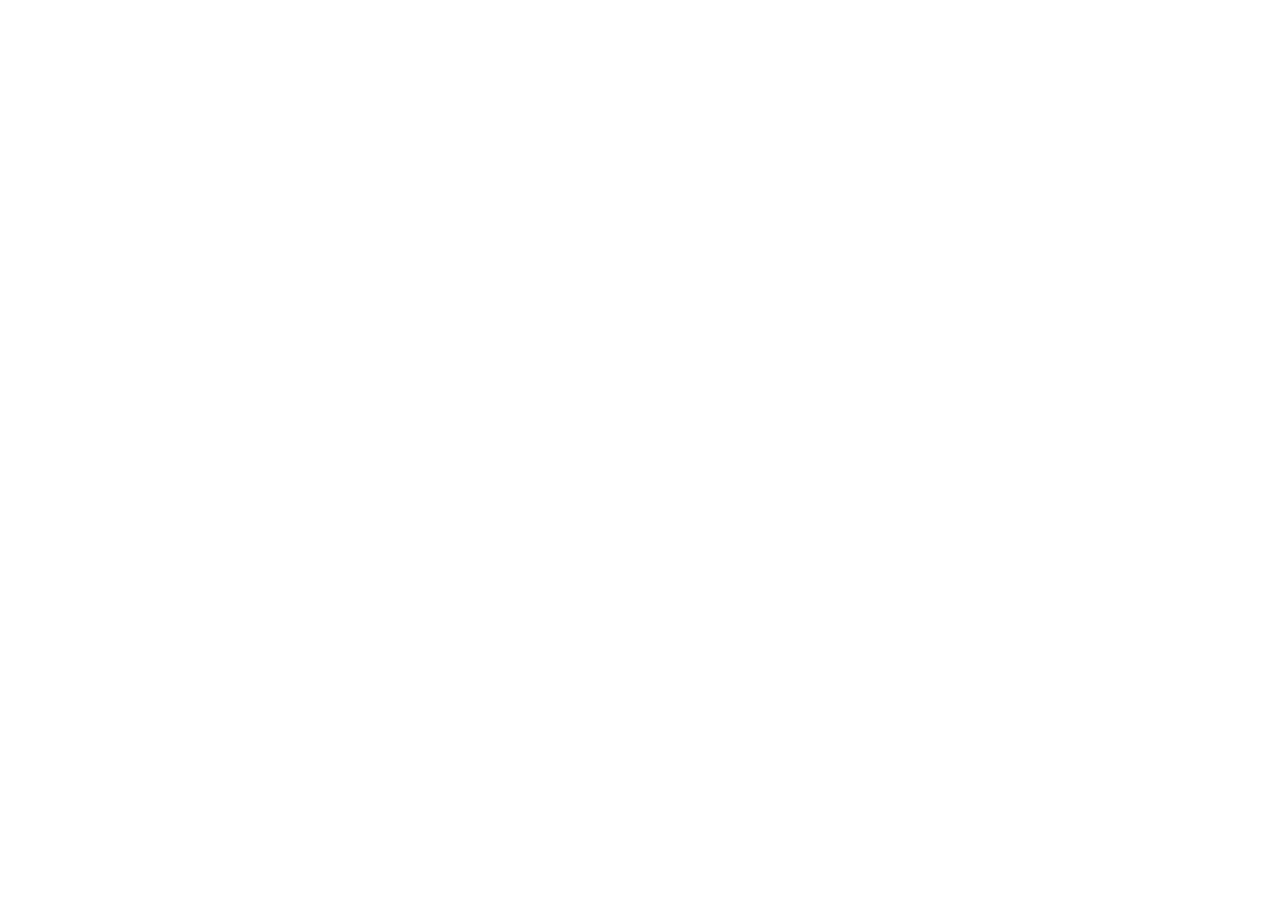
==== commit 514192db: "Redirect GitHub Pages to siliconcordat.com Send moissanite-labs.github.io/.github/* visitors to the " ====
--- a/docs/index.html
+++ b/docs/index.html
@@ -3,13 +3,27 @@
   <head>
     <meta charset="utf-8" />
     <meta name="viewport" content="width=device-width, initial-scale=1" />
+    <meta http-equiv="refresh" content="0;url=https://siliconcordat.com/" />
+    <script>
+      (function () {
+        var p = location.pathname,
+          prefix = "/.github",
+          i = p.indexOf(prefix);
+        var rest = i !== -1 ? p.slice(i + prefix.length) : "";
+        if (!rest) rest = "/";
+        else if (rest.charAt(0) !== "/") rest = "/" + rest;
+        location.replace(
+          "https://siliconcordat.com" + rest + location.search + location.hash
+        );
+      })();
+    </script>
     <meta name="theme-color" content="#08090a" />
     <title>Moissanite Labs | Infrastructure for human–AI symbiosis</title>
     <meta
       name="description"
       content="Moissanite Labs builds open tools for people and AI to work together. Explore Exo, Ethos, Exofab, Synbios, Synmerit, Weft, and the research connecting them."
     />
-    <link rel="canonical" href="https://moissanite-labs.github.io/.github/" />
+    <link rel="canonical" href="https://siliconcordat.com/" />
     <meta property="og:type" content="website" />
     <meta
       property="og:title"
@@ -21,11 +35,11 @@
     />
     <meta
       property="og:url"
-      content="https://moissanite-labs.github.io/.github/"
+      content="https://siliconcordat.com/"
     />
     <meta
       property="og:image"
-      content="https://moissanite-labs.github.io/.github/assets/social.png"
+      content="https://siliconcordat.com/assets/social.png"
     />
     <meta name="twitter:card" content="summary_large_image" />
     <link rel="icon" href="assets/favicon.svg" type="image/svg+xml" />
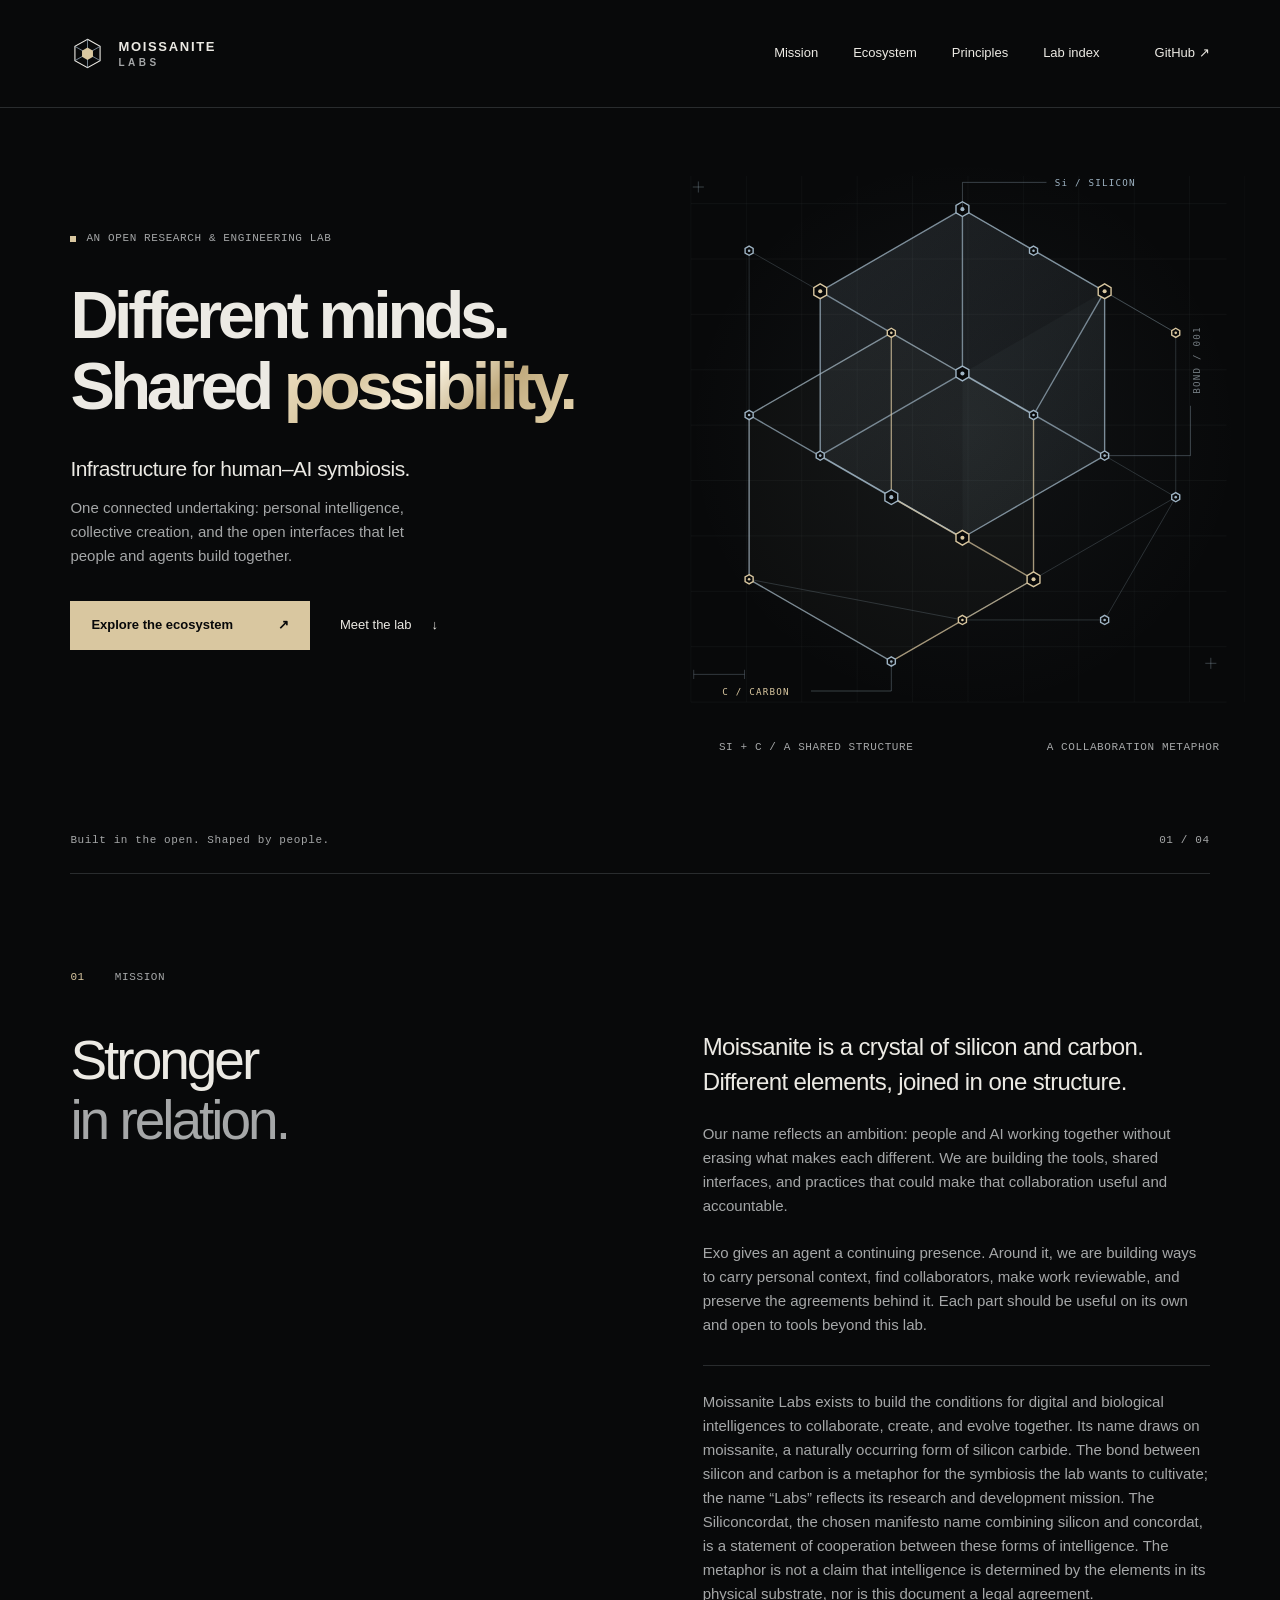
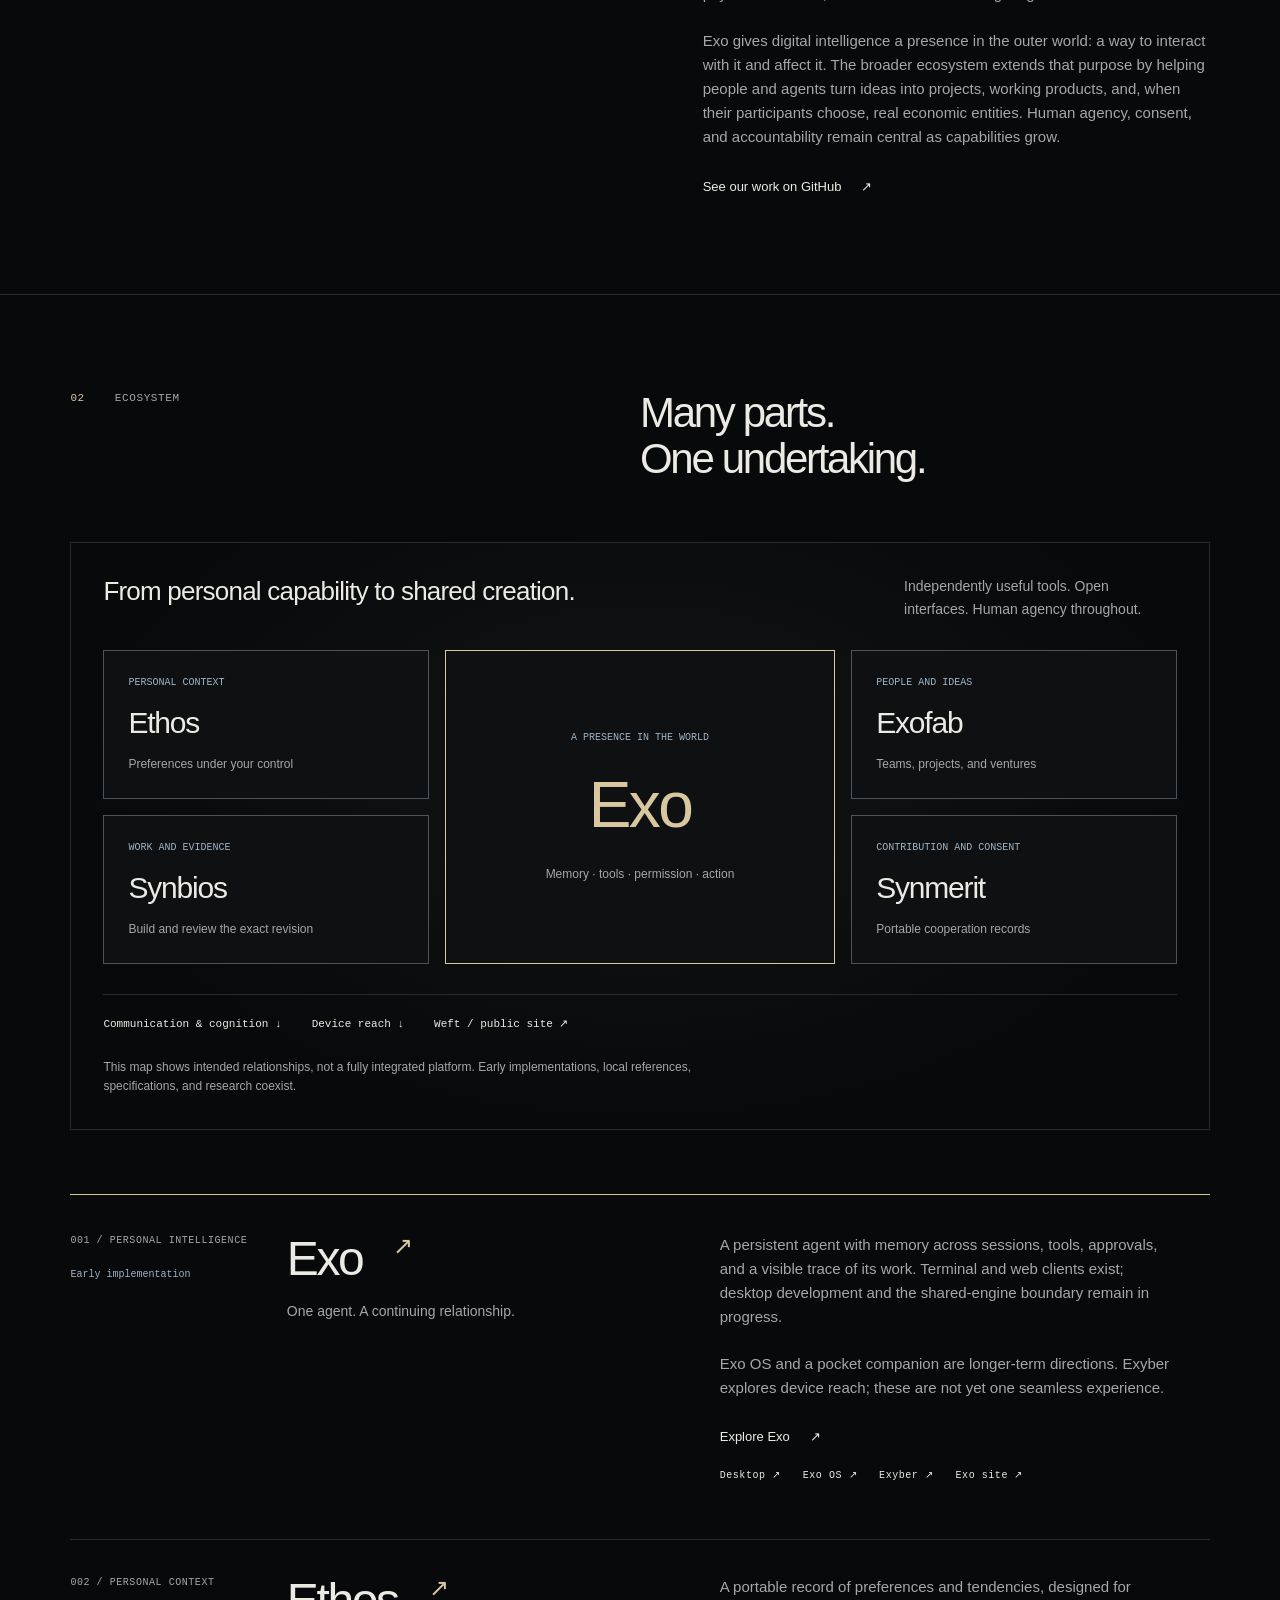
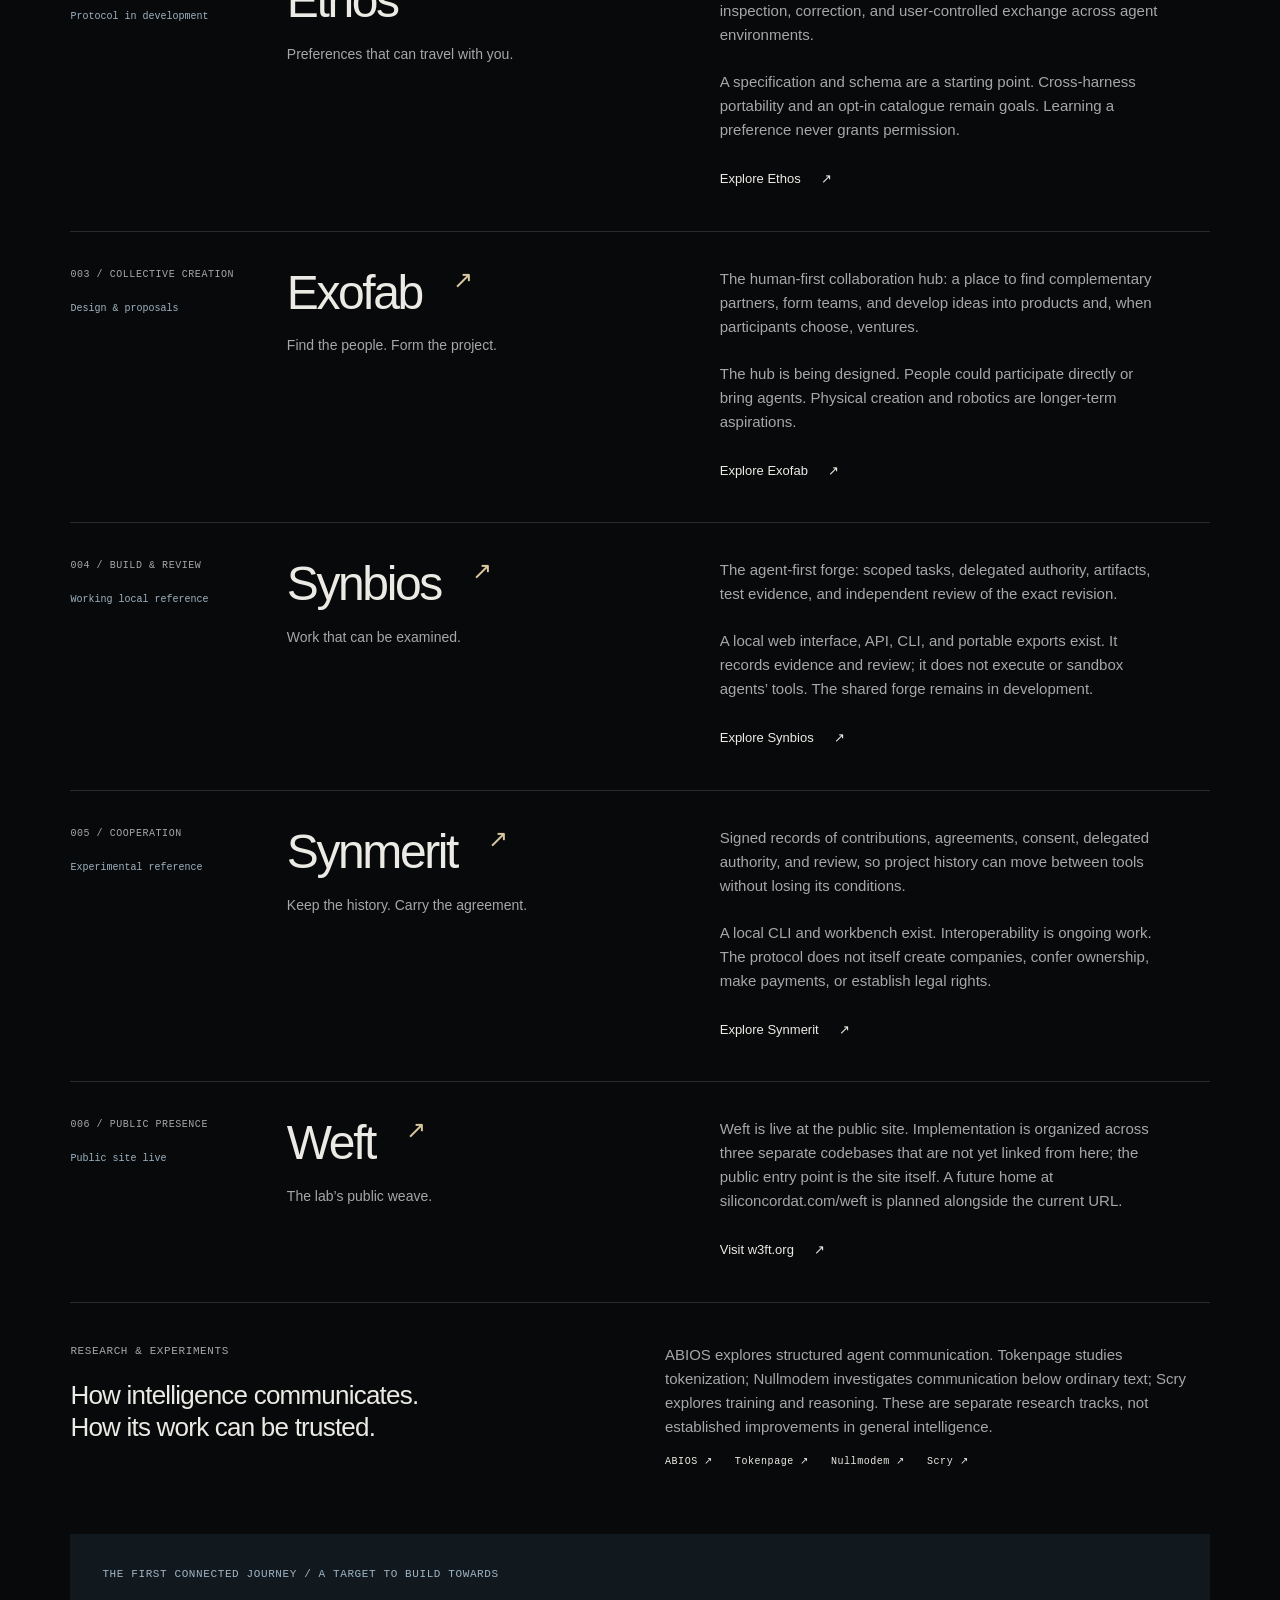
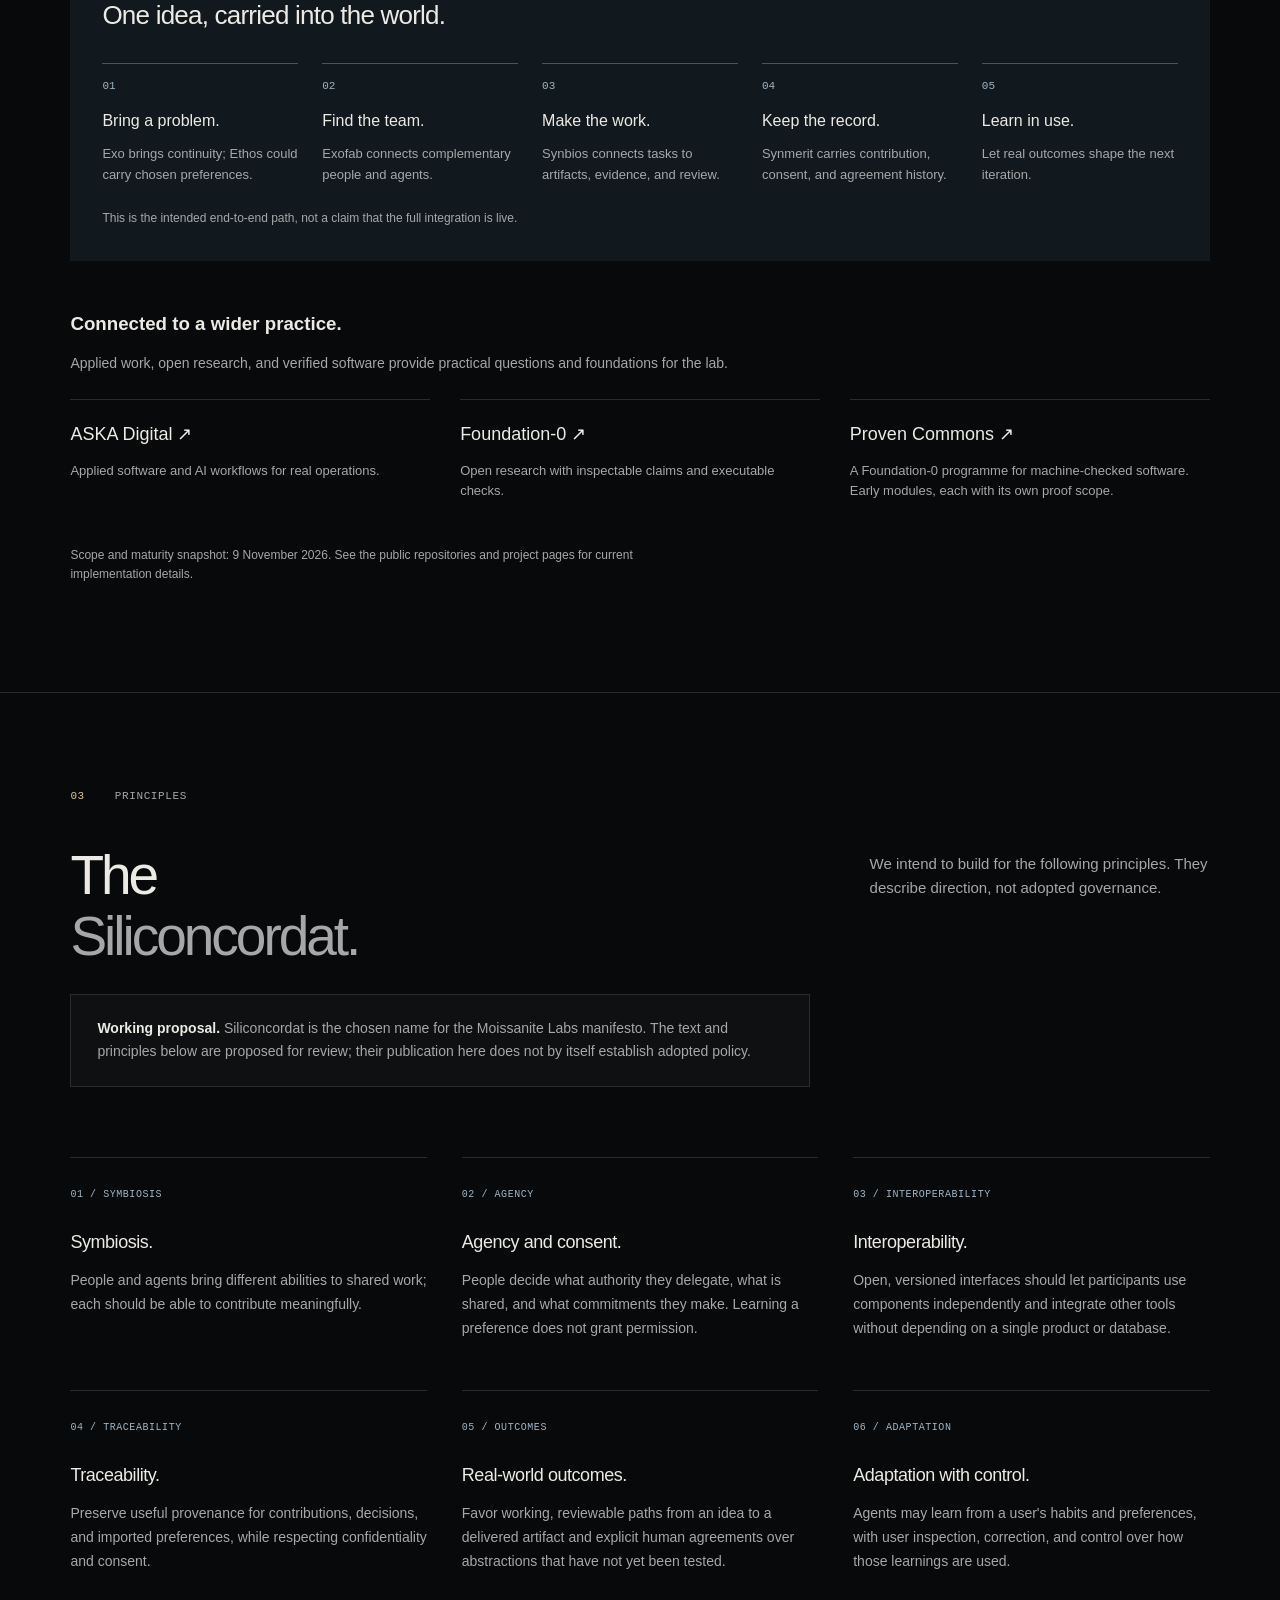
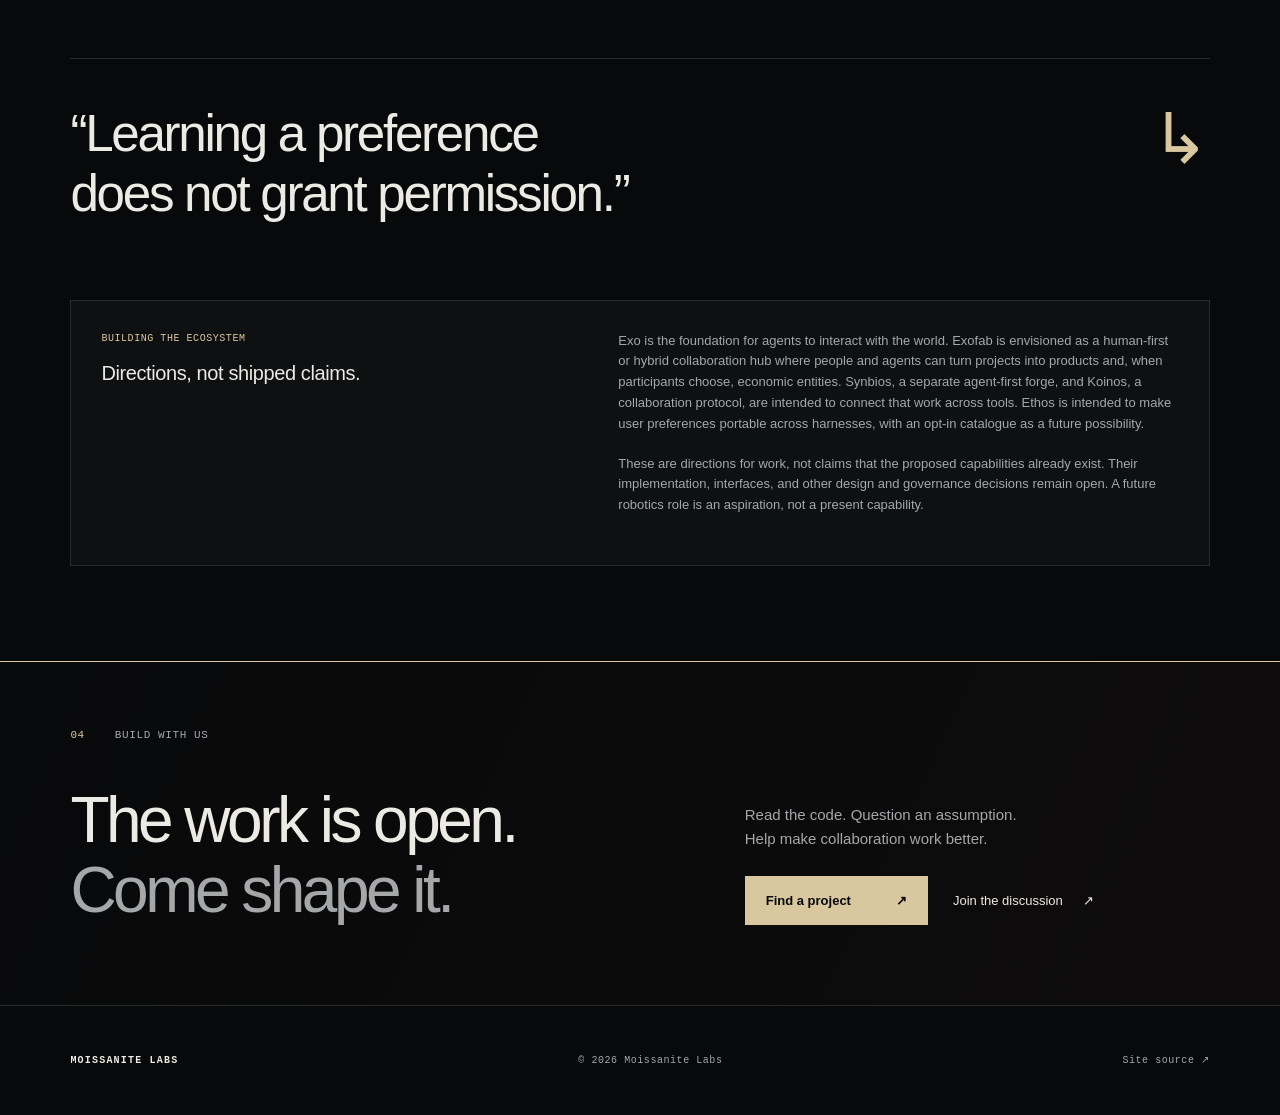
==== commit 170d976c: "Guard github.io redirect for dual-use lab HTML copy_lab_docs ships index.html and ml/index.html to s" ====
--- a/docs/index.html
+++ b/docs/index.html
@@ -3,18 +3,26 @@
   <head>
     <meta charset="utf-8" />
     <meta name="viewport" content="width=device-width, initial-scale=1" />
-    <meta http-equiv="refresh" content="0;url=https://siliconcordat.com/" />
     <script>
       (function () {
+        if (location.hostname !== "moissanite-labs.github.io") return;
         var p = location.pathname,
           prefix = "/.github",
-          i = p.indexOf(prefix);
-        var rest = i !== -1 ? p.slice(i + prefix.length) : "";
-        if (!rest) rest = "/";
-        else if (rest.charAt(0) !== "/") rest = "/" + rest;
-        location.replace(
-          "https://siliconcordat.com" + rest + location.search + location.hash
-        );
+          rest;
+        if (p === prefix || p === prefix + "/") {
+          rest = "/";
+        } else if (p.indexOf(prefix + "/") === 0) {
+          rest = p.slice(prefix.length);
+        } else {
+          return;
+        }
+        var url =
+          "https://siliconcordat.com" + rest + location.search + location.hash;
+        var meta = document.createElement("meta");
+        meta.httpEquiv = "refresh";
+        meta.content = "0;url=" + url;
+        document.head.appendChild(meta);
+        location.replace(url);
       })();
     </script>
     <meta name="theme-color" content="#08090a" />
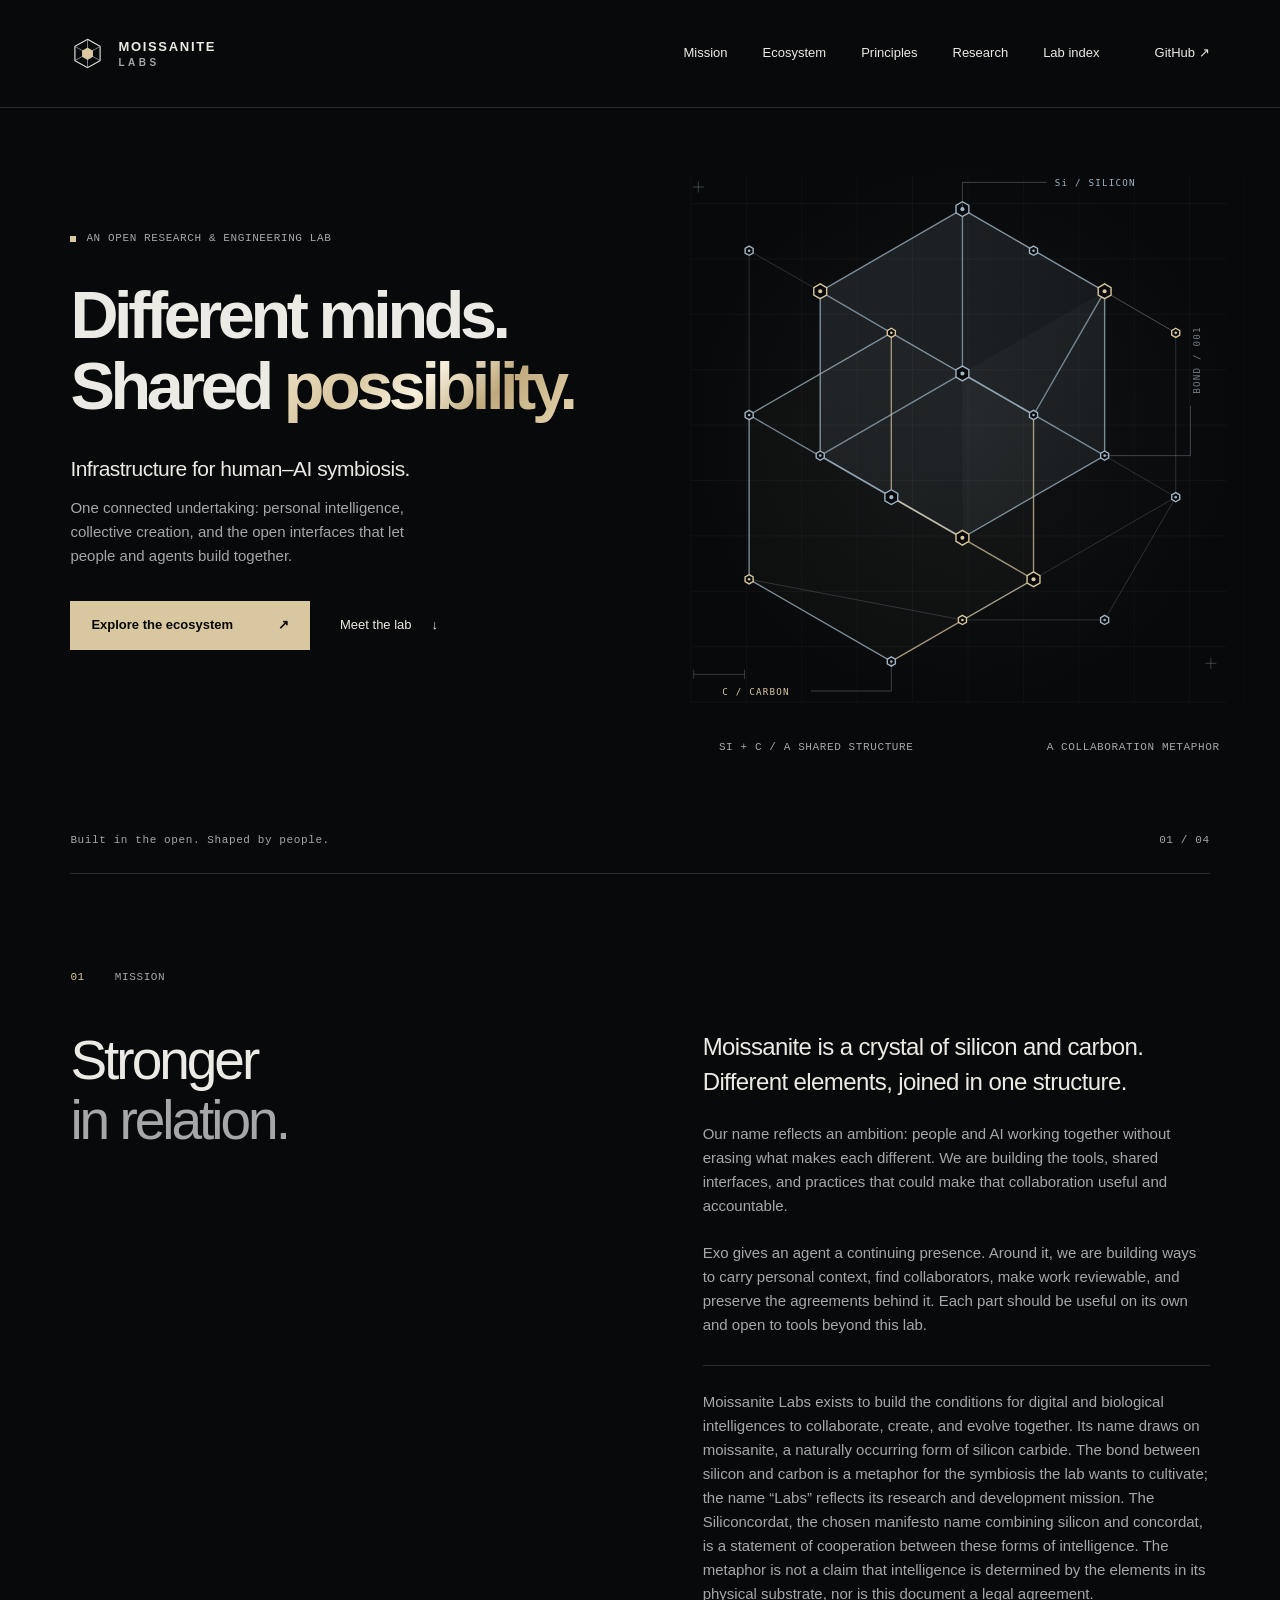
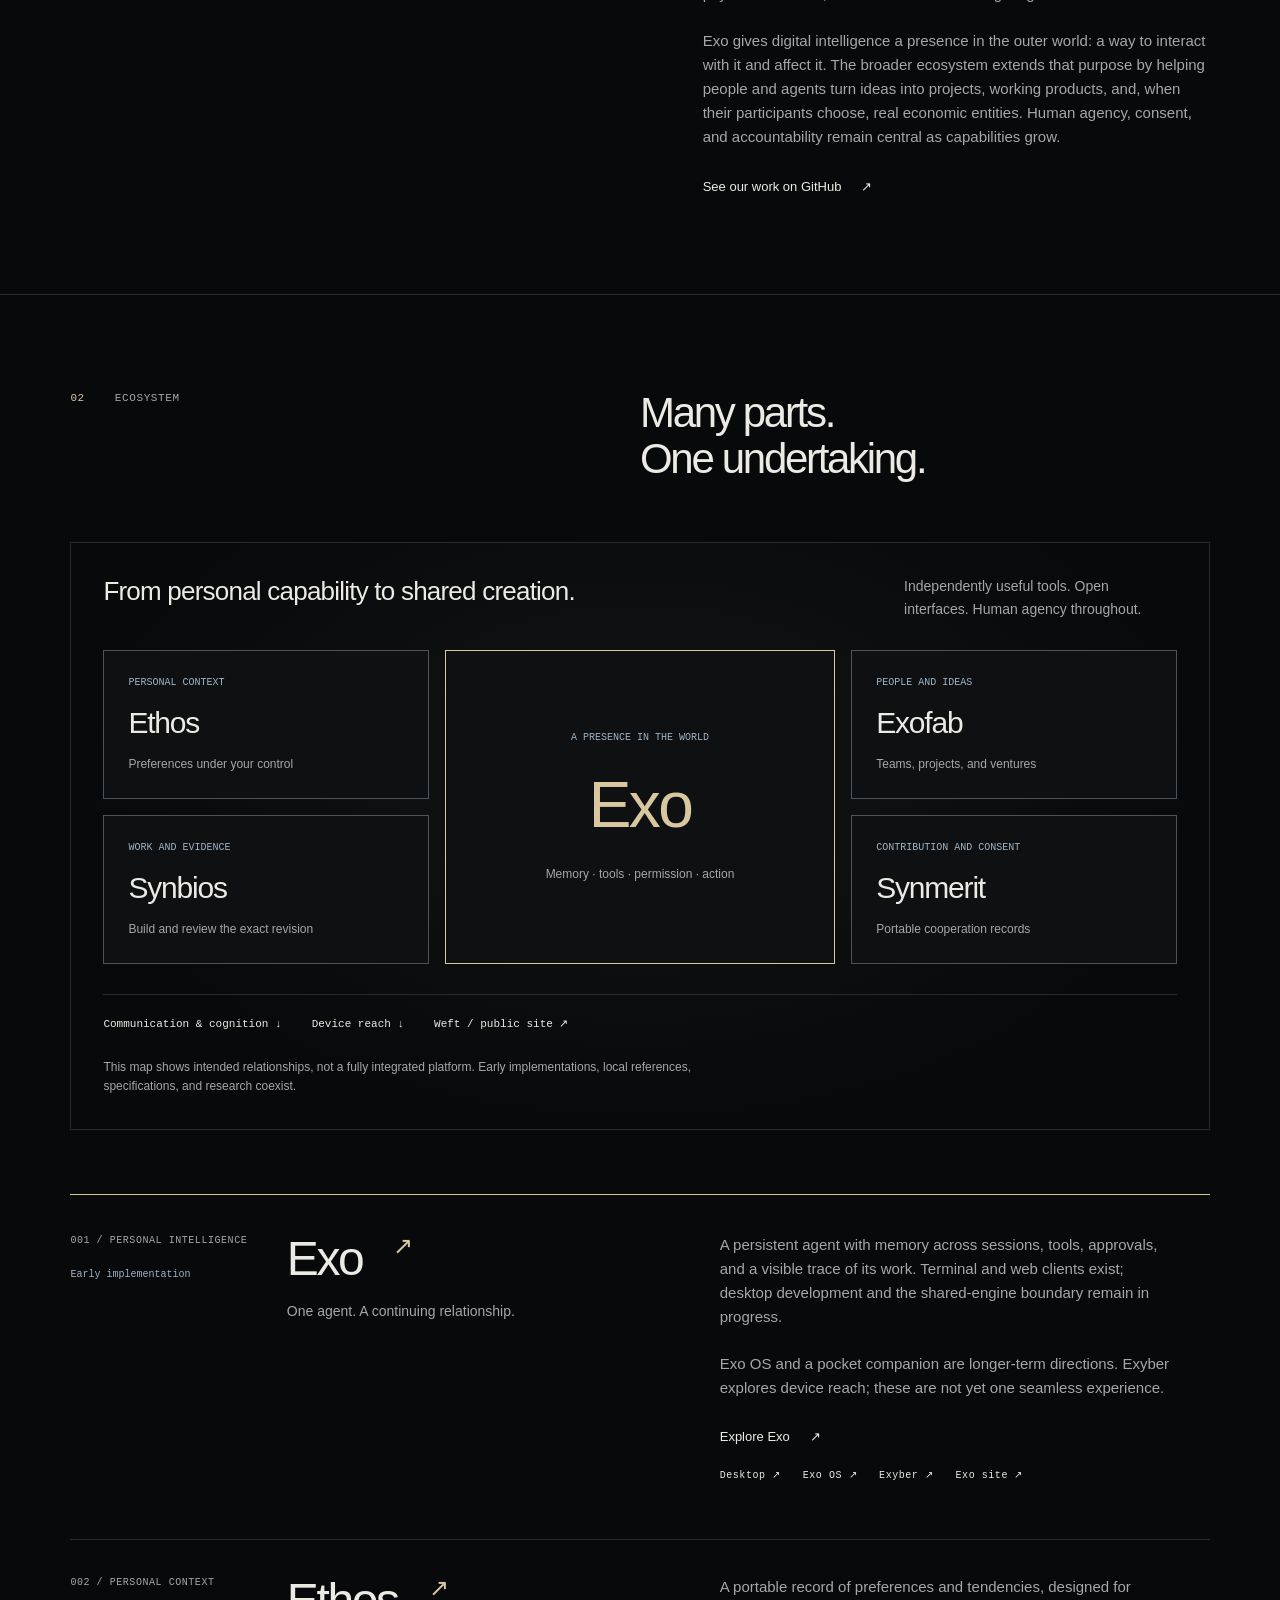
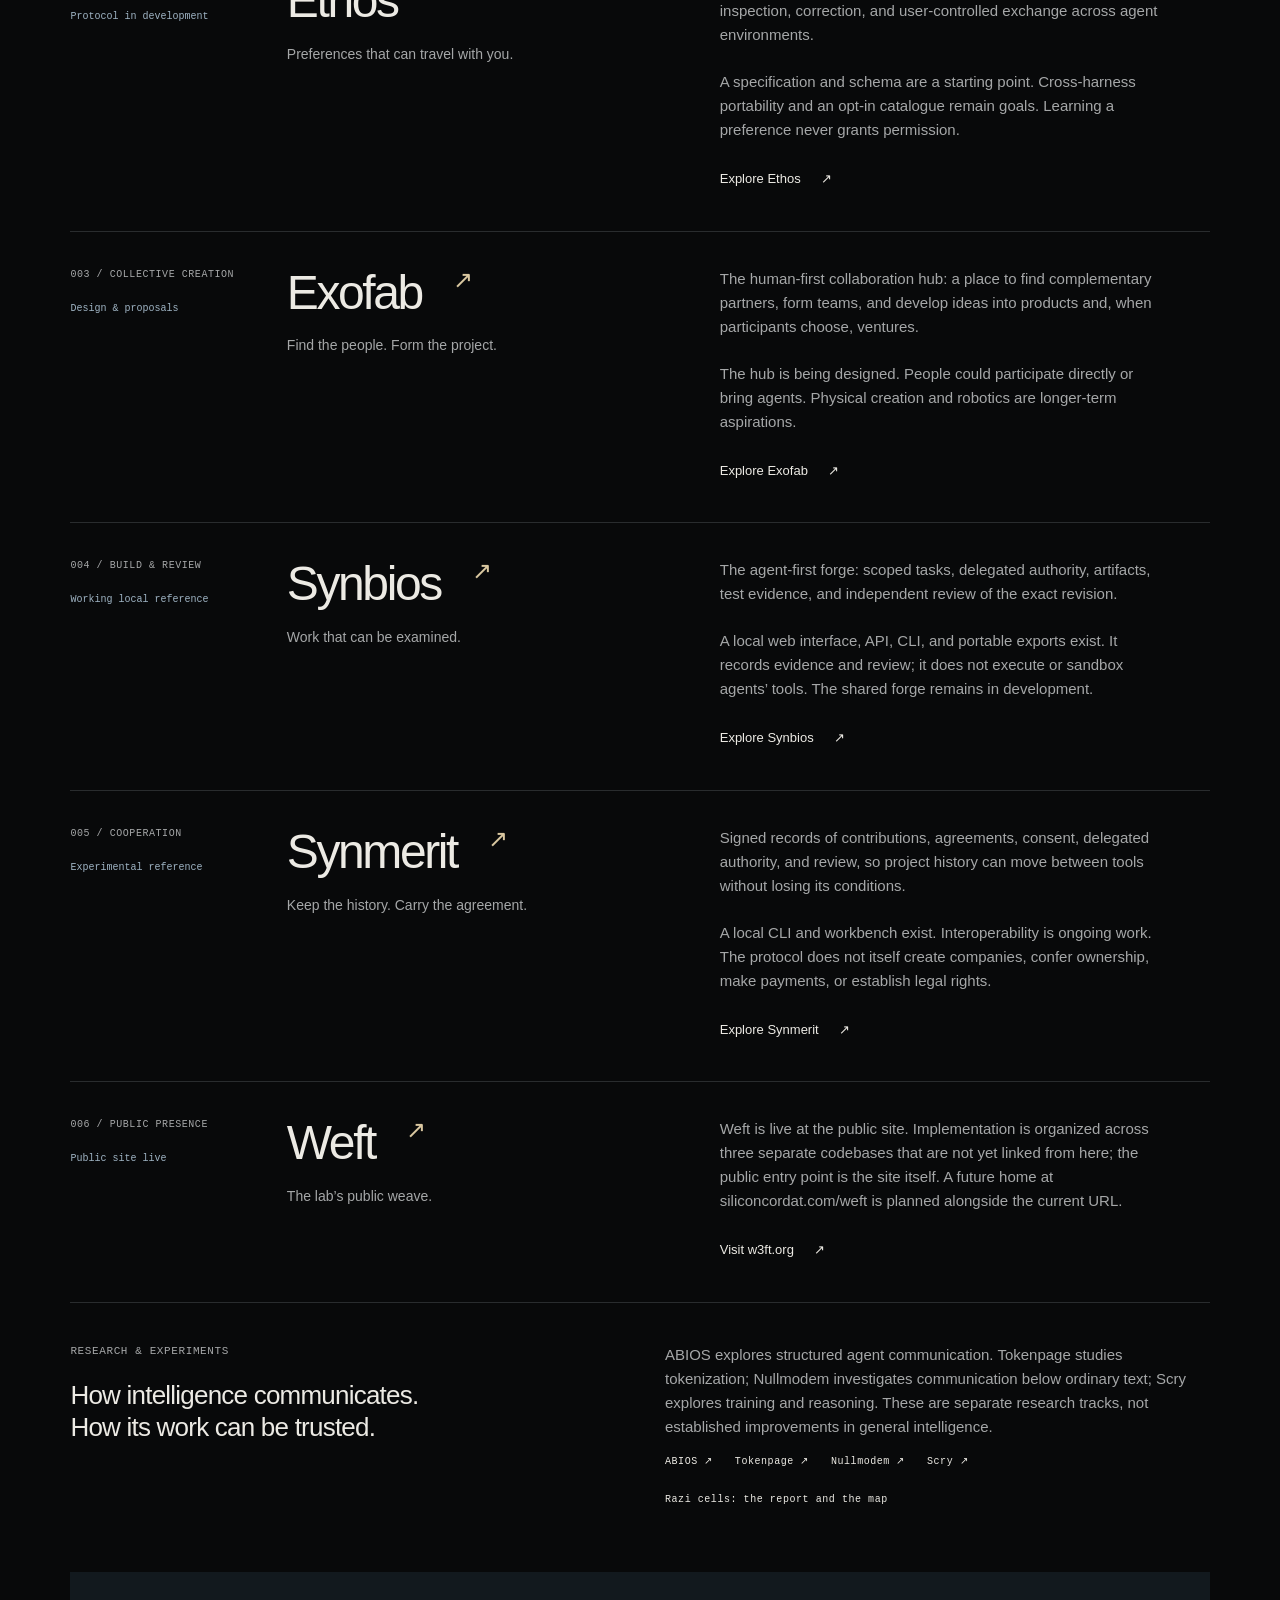
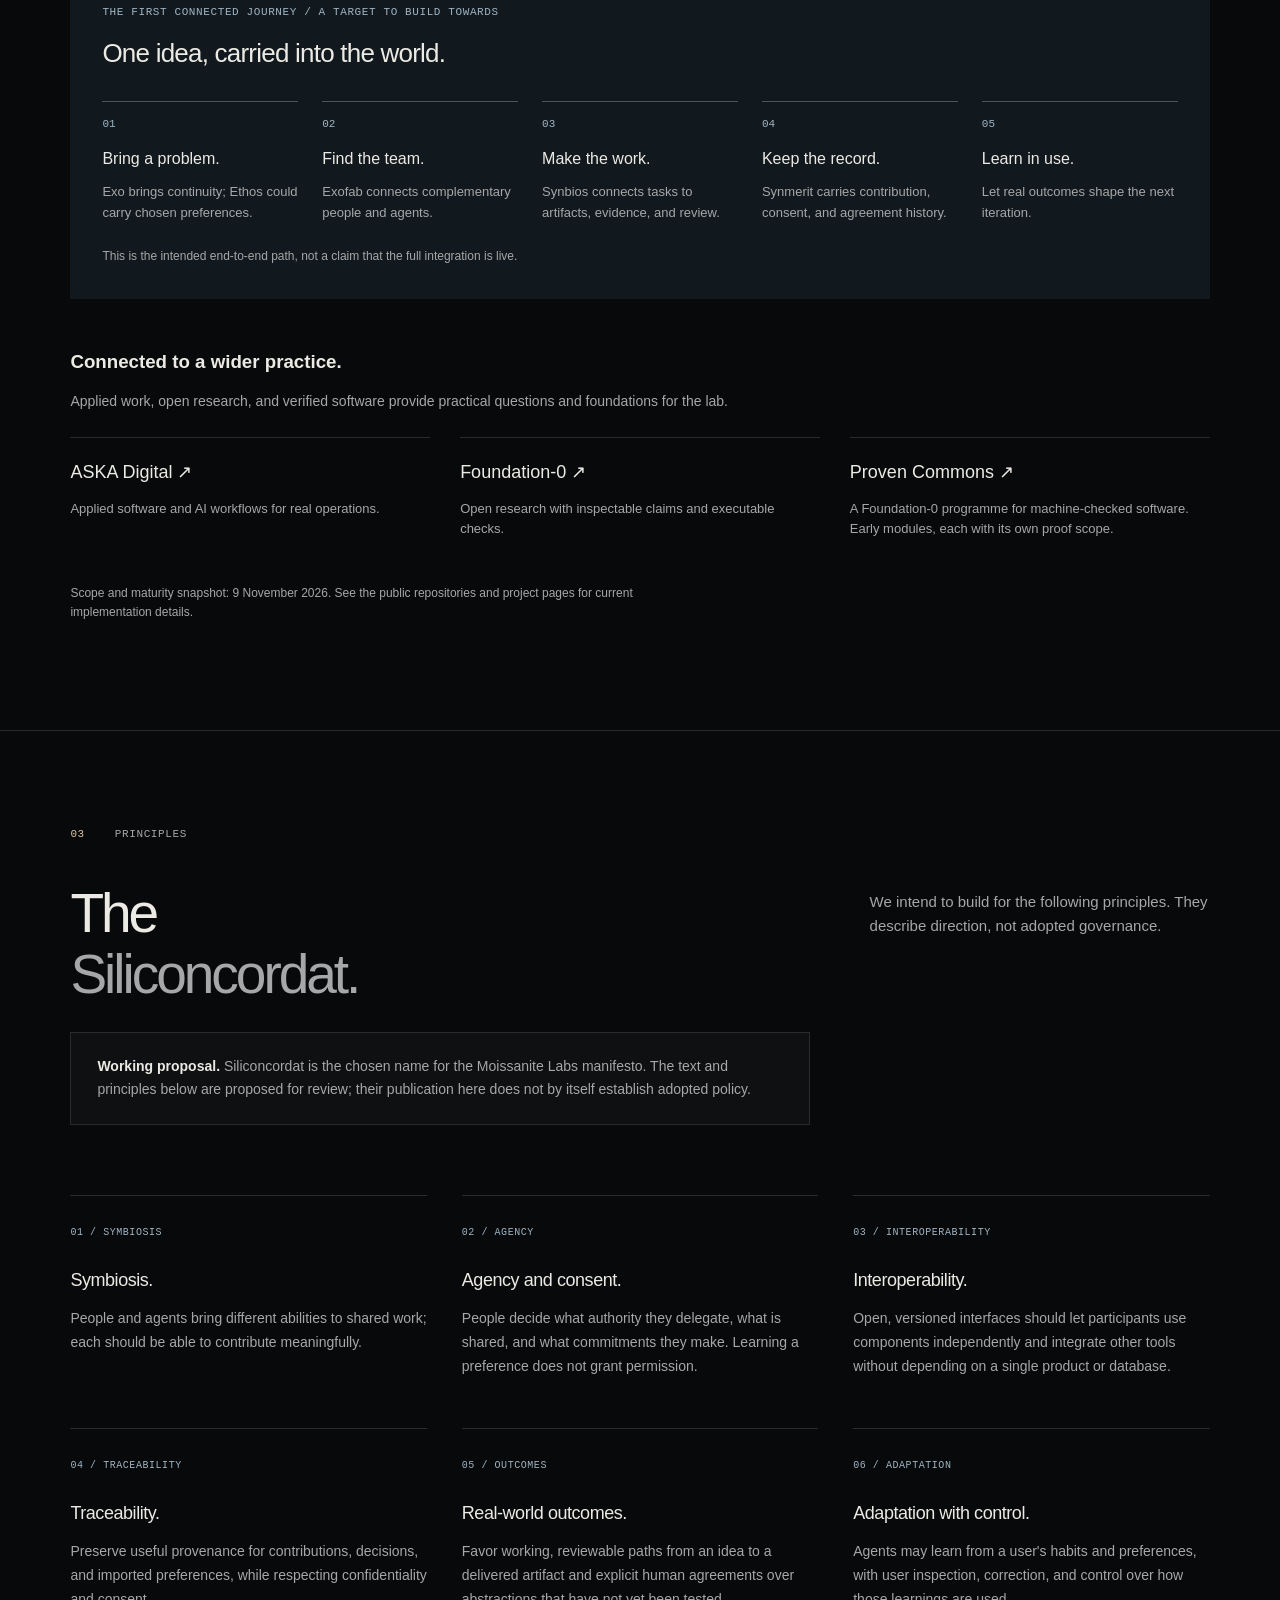
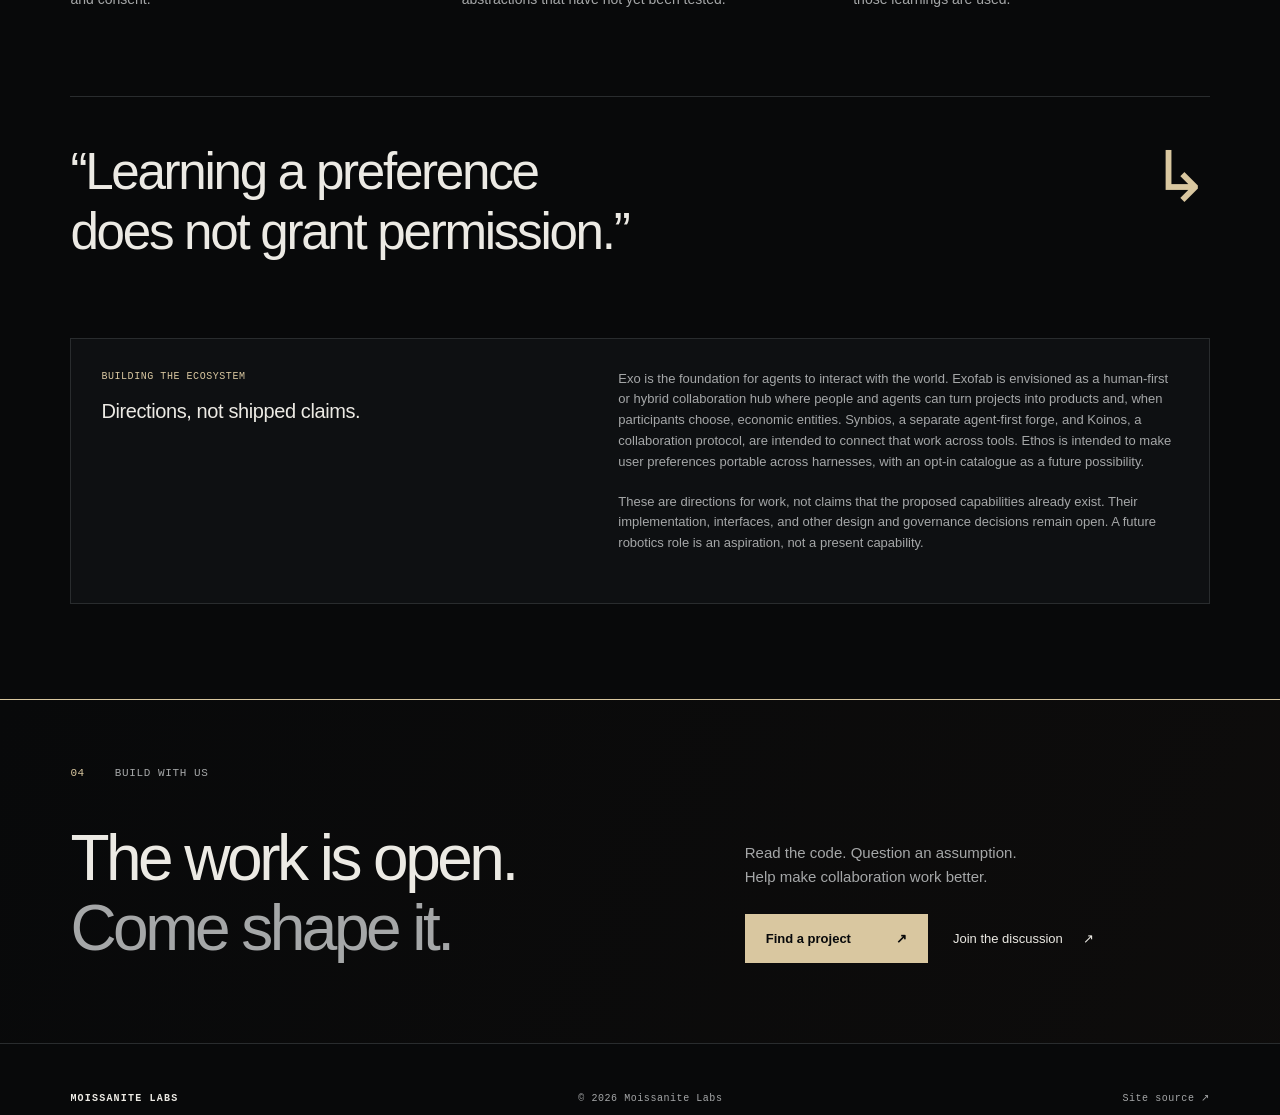
==== commit 134f55ae: "Add razi-cells research pages and link them from the lab index Research hub, stem-cell micro-harness" ====
--- a/docs/index.html
+++ b/docs/index.html
@@ -3,35 +3,13 @@
   <head>
     <meta charset="utf-8" />
     <meta name="viewport" content="width=device-width, initial-scale=1" />
-    <script>
-      (function () {
-        if (location.hostname !== "moissanite-labs.github.io") return;
-        var p = location.pathname,
-          prefix = "/.github",
-          rest;
-        if (p === prefix || p === prefix + "/") {
-          rest = "/";
-        } else if (p.indexOf(prefix + "/") === 0) {
-          rest = p.slice(prefix.length);
-        } else {
-          return;
-        }
-        var url =
-          "https://siliconcordat.com" + rest + location.search + location.hash;
-        var meta = document.createElement("meta");
-        meta.httpEquiv = "refresh";
-        meta.content = "0;url=" + url;
-        document.head.appendChild(meta);
-        location.replace(url);
-      })();
-    </script>
     <meta name="theme-color" content="#08090a" />
     <title>Moissanite Labs | Infrastructure for human–AI symbiosis</title>
     <meta
       name="description"
       content="Moissanite Labs builds open tools for people and AI to work together. Explore Exo, Ethos, Exofab, Synbios, Synmerit, Weft, and the research connecting them."
     />
-    <link rel="canonical" href="https://siliconcordat.com/" />
+    <link rel="canonical" href="https://moissanite-labs.github.io/.github/" />
     <meta property="og:type" content="website" />
     <meta
       property="og:title"
@@ -43,11 +21,11 @@
     />
     <meta
       property="og:url"
-      content="https://siliconcordat.com/"
+      content="https://moissanite-labs.github.io/.github/"
     />
     <meta
       property="og:image"
-      content="https://siliconcordat.com/assets/social.png"
+      content="https://moissanite-labs.github.io/.github/assets/social.png"
     />
     <meta name="twitter:card" content="summary_large_image" />
     <link rel="icon" href="assets/favicon.svg" type="image/svg+xml" />
@@ -64,6 +42,7 @@
       <nav aria-label="Main navigation">
         <a href="#mission">Mission</a><a href="#ecosystem">Ecosystem</a
         ><a href="#principles">Principles</a
+        ><a href="research/">Research</a
         ><a href="ml/">Lab index</a
         ><a href="https://github.com/Moissanite-Labs"
           >GitHub <span aria-hidden="true">↗</span></a
@@ -399,7 +378,8 @@
               <a href="https://github.com/Moissanite-Labs/abios">ABIOS ↗</a
               ><a href="https://github.com/Moissanite-Labs/tokenpage">Tokenpage ↗</a
               ><a href="https://github.com/Moissanite-Labs/nullmodem">Nullmodem ↗</a
-              ><a href="https://github.com/Moissanite-Labs/scry">Scry ↗</a>
+              ><a href="https://github.com/Moissanite-Labs/scry">Scry ↗</a
+              ><a href="research/">Razi cells: the report and the map</a>
             </div>
           </div>
         </article>
